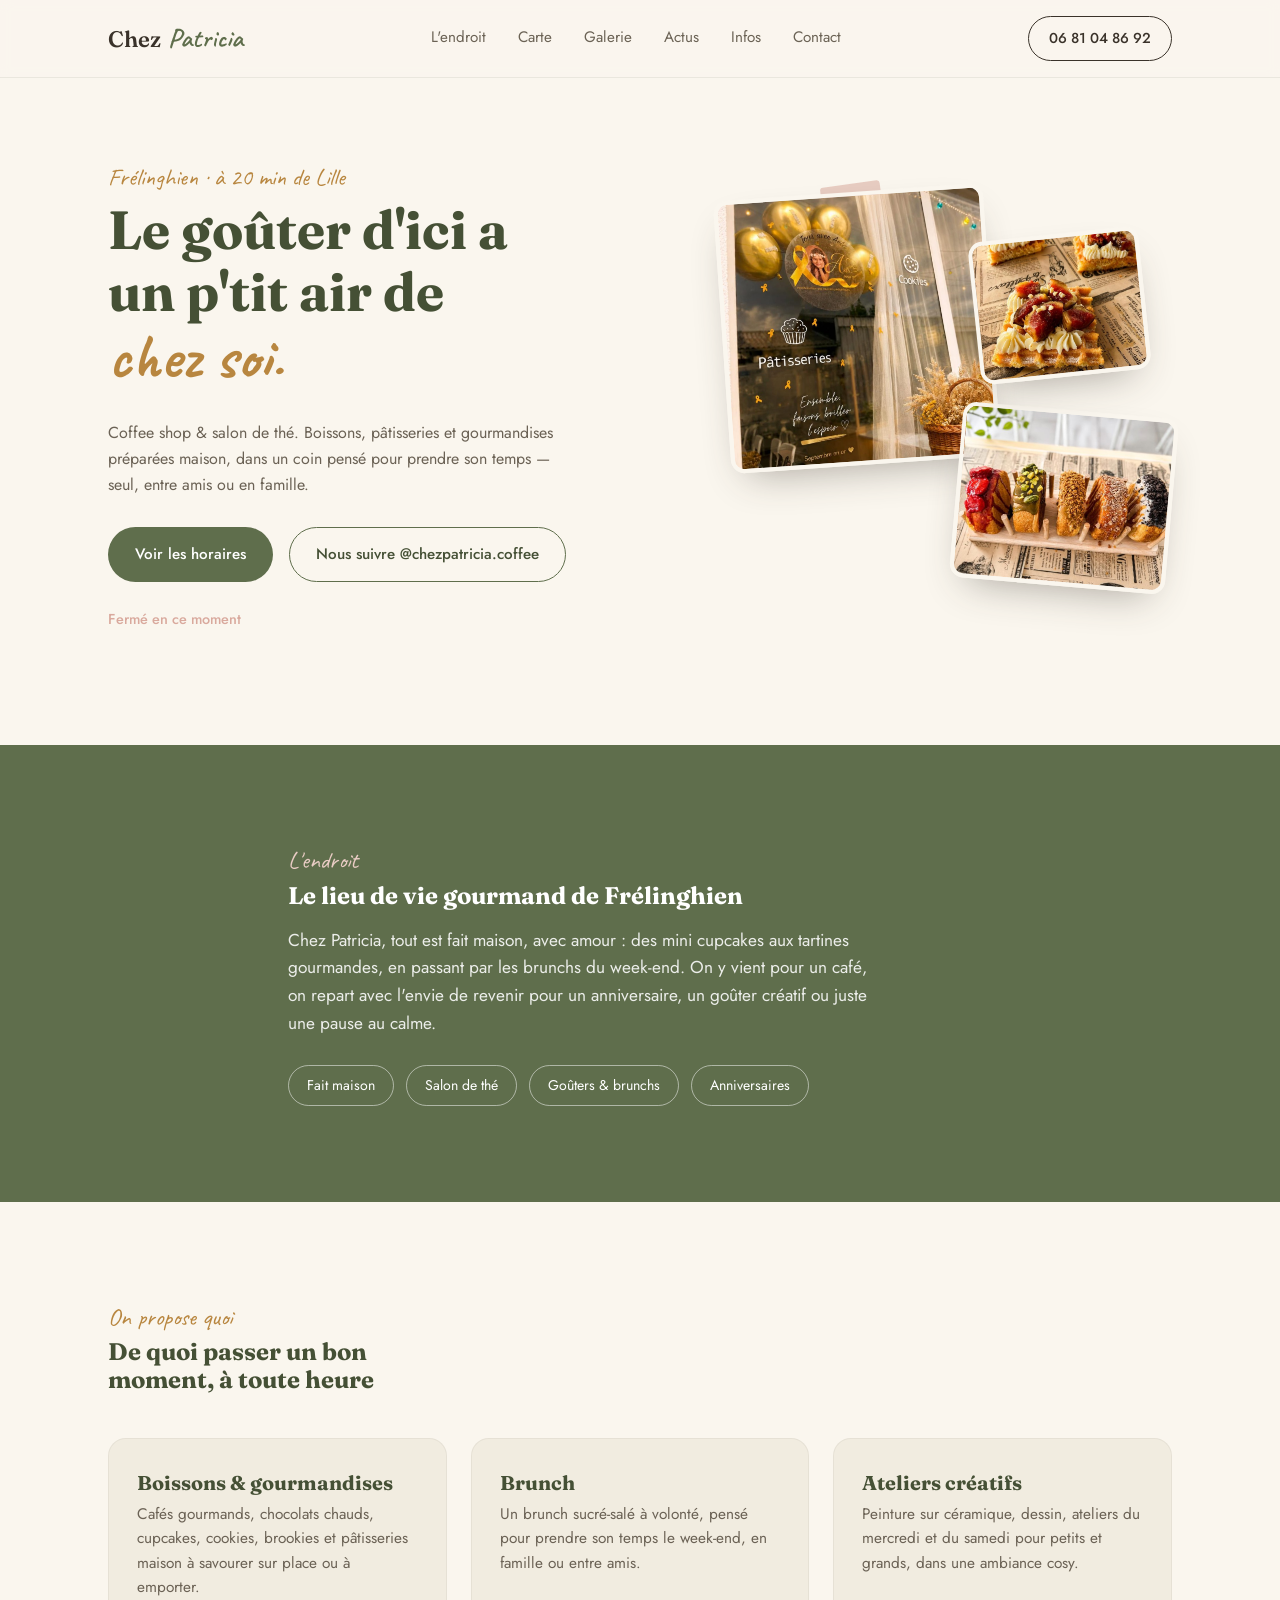
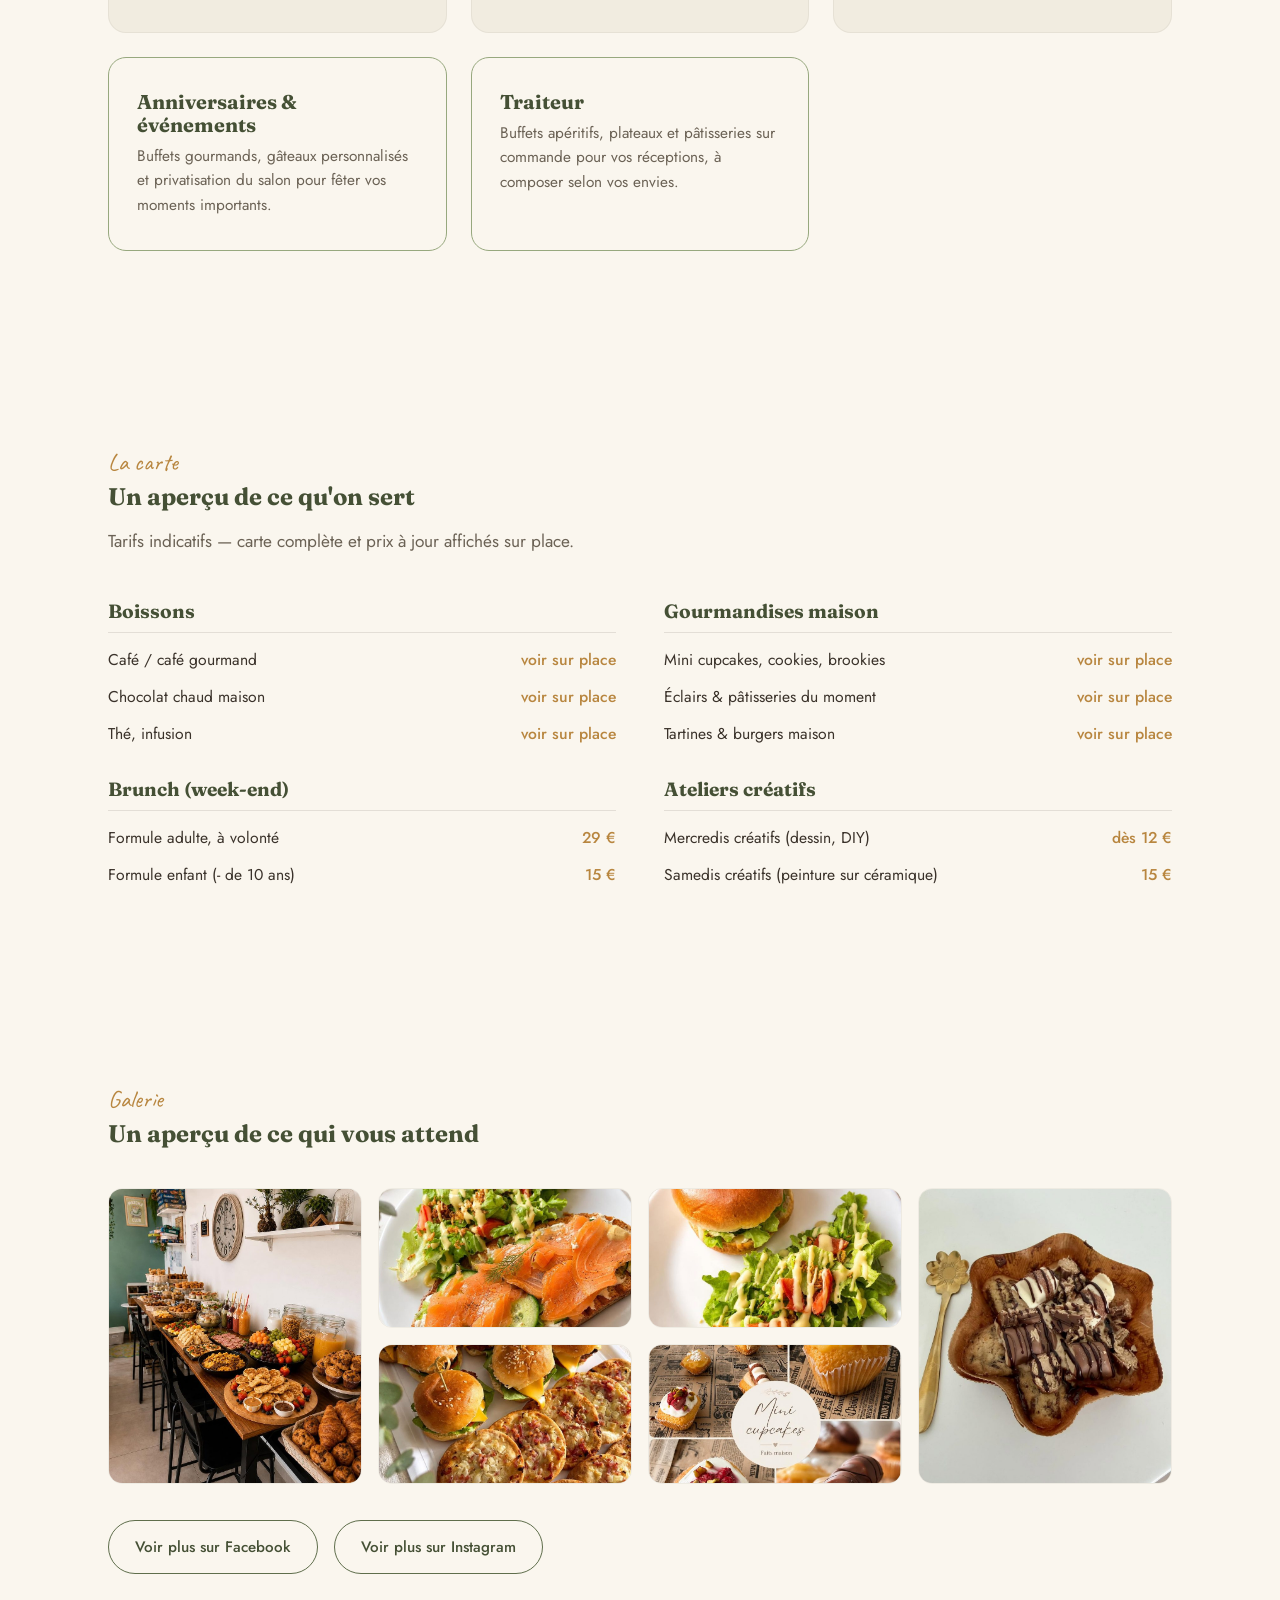
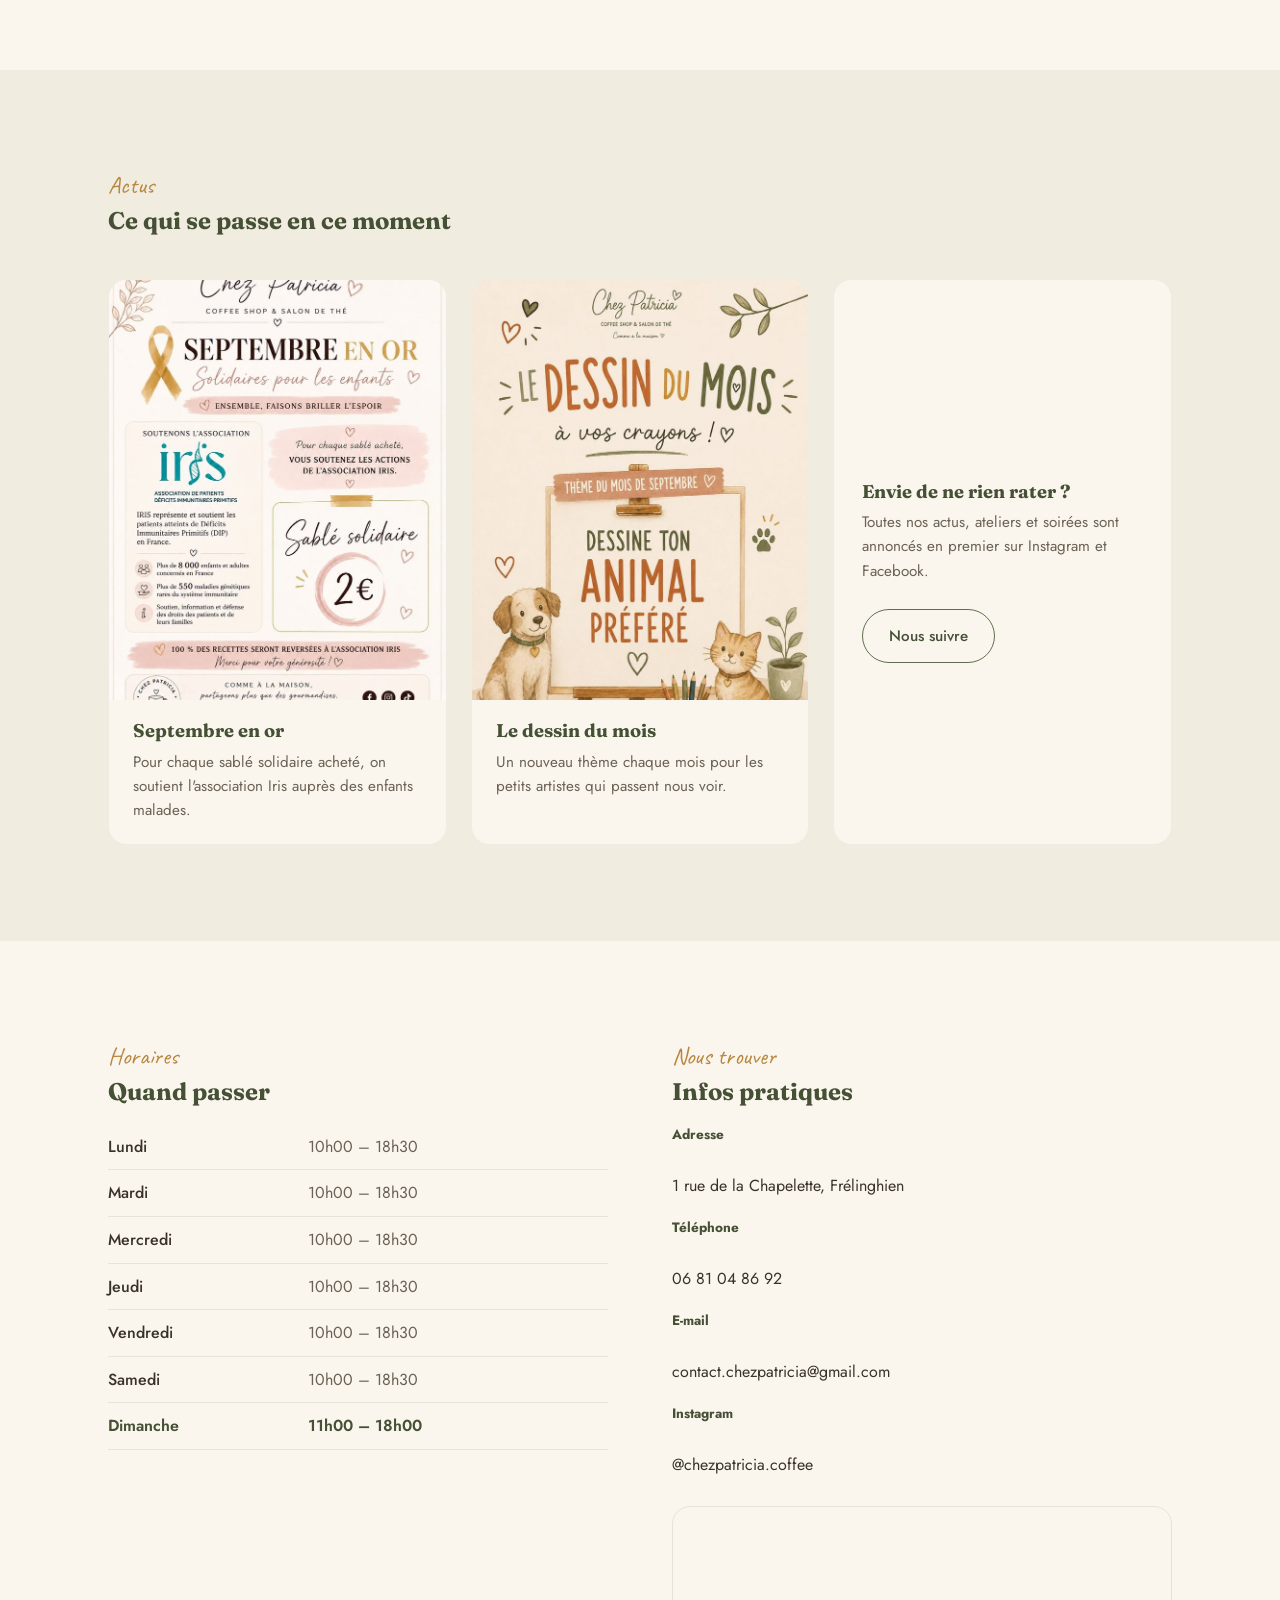
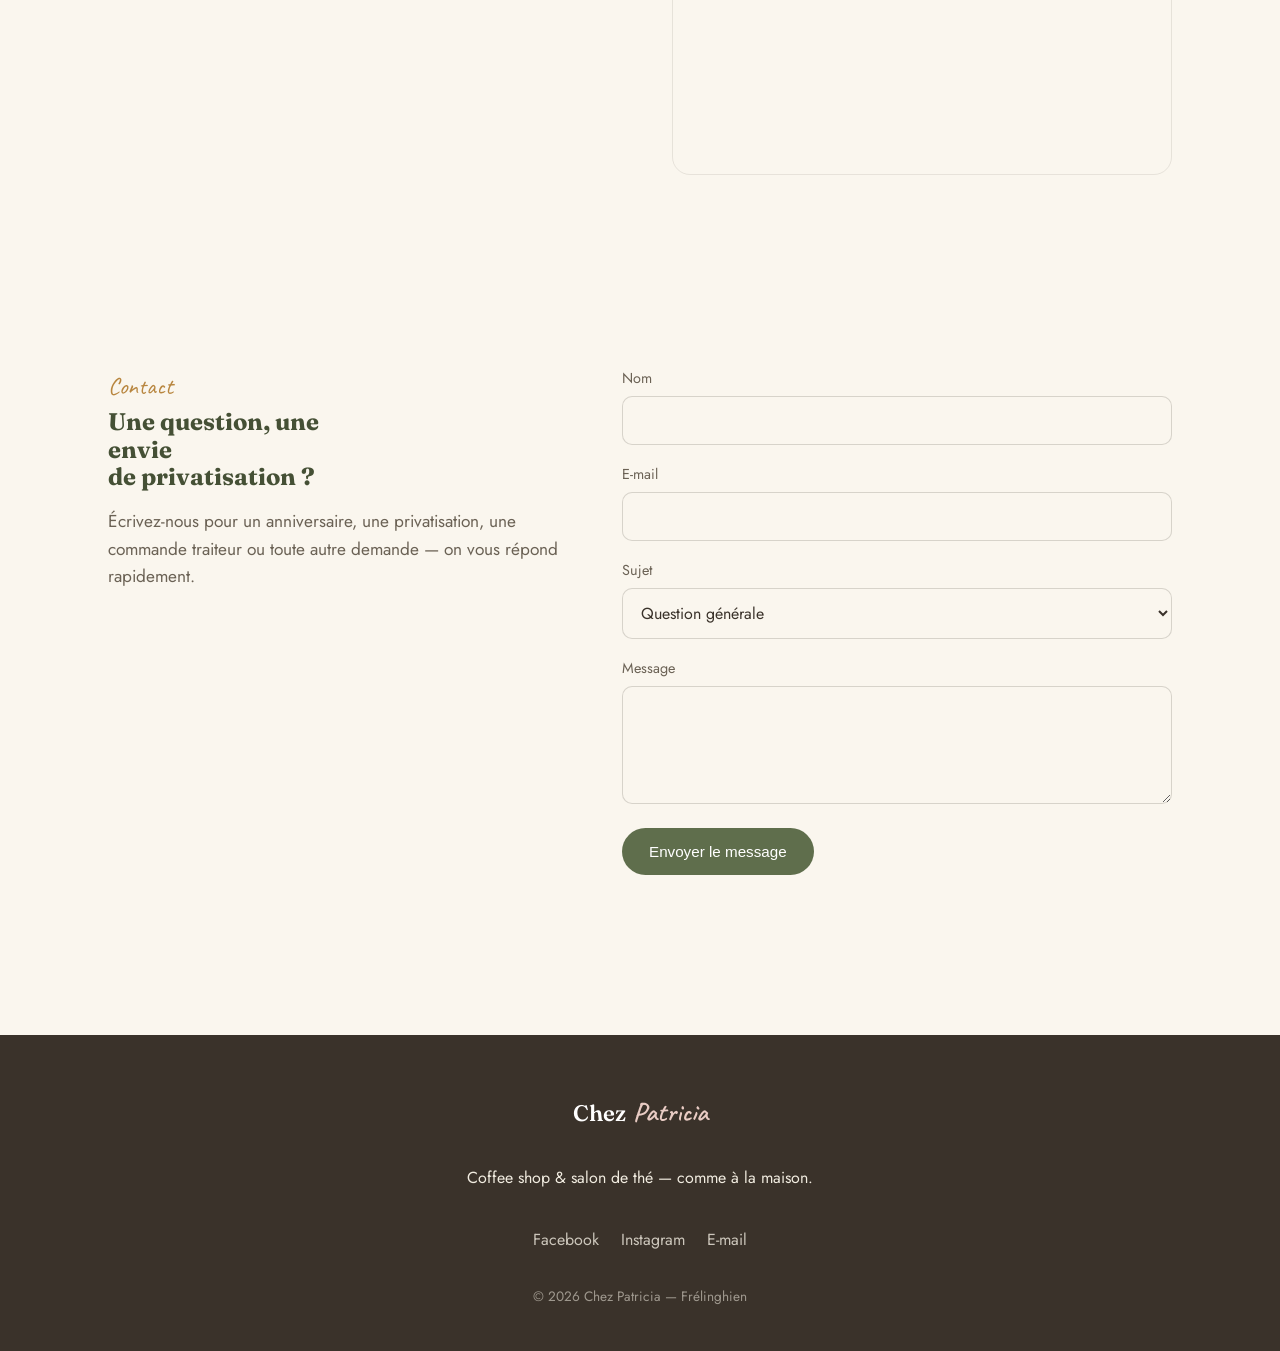
==== index.html @ ec7d6b38 "ajout carte/maps/actu/contact" ====
<!DOCTYPE html>
<html lang="fr">
<head>
<meta charset="UTF-8">
<meta name="viewport" content="width=device-width, initial-scale=1.0">
<title>Chez Patricia — Coffee shop &amp; salon de thé à Frélinghien</title>
<meta name="description" content="Chez Patricia, coffee shop et salon de thé à Frélinghien (près de Lille). Goûters, boissons et gourmandises maison, ateliers créatifs, brunch et privatisation.">
<link rel="preconnect" href="https://fonts.googleapis.com">
<link rel="preconnect" href="https://fonts.gstatic.com" crossorigin>
<link href="https://fonts.googleapis.com/css2?family=Caveat:wght@500;700&family=Fraunces:ital,opsz,wght@0,9..144,400;0,9..144,600;1,9..144,500&family=Jost:wght@300;400;500;600&display=swap" rel="stylesheet">
<link rel="stylesheet" href="style.css">
</head>
<body>

<header class="site-header" id="header">
  <div class="wrap header-inner">
    <a href="#top" class="logo">Chez <span>Patricia</span></a>

    <nav class="nav" id="nav">
      <a href="#propos">L'endroit</a>
      <a href="#carte">Carte</a>
      <a href="#galerie">Galerie</a>
      <a href="#actus">Actus</a>
      <a href="#infos">Infos</a>
      <a href="#contact">Contact</a>
    </nav>

    <a href="tel:0681048692" class="btn btn-ghost header-cta">06 81 04 86 92</a>

    <button class="burger" id="burger" aria-label="Ouvrir le menu" aria-expanded="false">
      <span></span><span></span><span></span>
    </button>
  </div>
</header>

<main id="top">

  <!-- HERO -->
  <section class="hero">
    <div class="wrap hero-inner">
      <div class="hero-text">
        <p class="eyebrow">Frélinghien · à 20 min de Lille</p>
        <h1>Le goûter d'ici a<br>un p'tit air de<br><em>chez soi.</em></h1>
        <p class="hero-lead">Coffee shop &amp; salon de thé. Boissons, pâtisseries et gourmandises préparées maison, dans un coin pensé pour prendre son temps — seul, entre amis ou en famille.</p>
        <div class="hero-actions">
          <a href="#infos" class="btn btn-primary">Voir les horaires</a>
          <a href="https://www.instagram.com/chezpatricia.coffee/" target="_blank" rel="noopener" class="btn btn-outline">Nous suivre @chezpatricia.coffee</a>
        </div>
        <p class="hero-status" id="hero-status">— vérification des horaires —</p>
      </div>

      <div class="hero-collage">
        <div class="ph ph-1"><img src="images/hero-vitrine.jpg" alt="Vitrine du salon Chez Patricia décorée"></div>
        <div class="ph ph-2"><img src="images/hero-eclairs.jpg" alt="Éclairs maison aux garnitures variées"></div>
        <div class="ph ph-3"><img src="images/hero-gaufres.jpg" alt="Gaufres garnies de chantilly et de figues"></div>
        <div class="tape tape-1"></div>
        <div class="tape tape-2"></div>
      </div>
    </div>
  </section>

  <!-- A PROPOS -->
  <section id="propos" class="section propos">
    <div class="wrap propos-inner">
      <p class="eyebrow">L'endroit</p>
      <h2>Le lieu de vie gourmand de Frélinghien</h2>
      <p class="lead">Chez Patricia, tout est fait maison, avec amour : des mini cupcakes aux tartines gourmandes, en passant par les brunchs du week-end. On y vient pour un café, on repart avec l'envie de revenir pour un anniversaire, un goûter créatif ou juste une pause au calme.</p>
      <div class="propos-tags">
        <span>Fait maison</span>
        <span>Salon de thé</span>
        <span>Goûters &amp; brunchs</span>
        <span>Anniversaires</span>
      </div>
    </div>
  </section>

  <!-- OFFRE -->
  <section id="offre" class="section offre">
    <div class="wrap">
      <p class="eyebrow">On propose quoi</p>
      <h2>De quoi passer un bon moment, à toute heure</h2>

      <div class="cards">
        <article class="card">
          <h3>Boissons &amp; gourmandises</h3>
          <p>Cafés gourmands, chocolats chauds, cupcakes, cookies, brookies et pâtisseries maison à savourer sur place ou à emporter.</p>
        </article>
        <article class="card">
          <h3>Brunch</h3>
          <p>Un brunch sucré-salé à volonté, pensé pour prendre son temps le week-end, en famille ou entre amis.</p>
        </article>
        <article class="card">
          <h3>Ateliers créatifs</h3>
          <p>Peinture sur céramique, dessin, ateliers du mercredi et du samedi pour petits et grands, dans une ambiance cosy.</p>
        </article>
        <article class="card">
          <h3>Anniversaires &amp; événements</h3>
          <p>Buffets gourmands, gâteaux personnalisés et privatisation du salon pour fêter vos moments importants.</p>
        </article>
        <article class="card">
          <h3>Traiteur</h3>
          <p>Buffets apéritifs, plateaux et pâtisseries sur commande pour vos réceptions, à composer selon vos envies.</p>
        </article>
      </div>
    </div>
  </section>

  <!-- CARTE / MENU -->
  <section id="carte" class="section carte">
    <div class="wrap">
      <p class="eyebrow">La carte</p>
      <h2>Un aperçu de ce qu'on sert</h2>
      <p class="lead small">Tarifs indicatifs — carte complète et prix à jour affichés sur place.</p>

      <div class="menu-grid">
        <div class="menu-cat">
          <h3>Boissons</h3>
          <ul>
            <li><span>Café / café gourmand</span><em>voir sur place</em></li>
            <li><span>Chocolat chaud maison</span><em>voir sur place</em></li>
            <li><span>Thé, infusion</span><em>voir sur place</em></li>
          </ul>
        </div>
        <div class="menu-cat">
          <h3>Gourmandises maison</h3>
          <ul>
            <li><span>Mini cupcakes, cookies, brookies</span><em>voir sur place</em></li>
            <li><span>Éclairs &amp; pâtisseries du moment</span><em>voir sur place</em></li>
            <li><span>Tartines &amp; burgers maison</span><em>voir sur place</em></li>
          </ul>
        </div>
        <div class="menu-cat">
          <h3>Brunch (week-end)</h3>
          <ul>
            <li><span>Formule adulte, à volonté</span><em>29 €</em></li>
            <li><span>Formule enfant (- de 10 ans)</span><em>15 €</em></li>
          </ul>
        </div>
        <div class="menu-cat">
          <h3>Ateliers créatifs</h3>
          <ul>
            <li><span>Mercredis créatifs (dessin, DIY)</span><em>dès 12 €</em></li>
            <li><span>Samedis créatifs (peinture sur céramique)</span><em>15 €</em></li>
          </ul>
        </div>
      </div>
    </div>
  </section>

  <!-- GALERIE -->
  <section id="galerie" class="section galerie">
    <div class="wrap">
      <p class="eyebrow">Galerie</p>
      <h2>Un aperçu de ce qui vous attend</h2>
      <div class="gallery-grid">
        <div class="g-item g-tall"><img src="images/galerie-brunch.jpg" alt="Buffet de brunch avec pancakes, viennoiseries et fruits"></div>
        <div class="g-item"><img src="images/galerie-tartine-saumon.jpg" alt="Tartine au saumon fumé et sa salade"></div>
        <div class="g-item"><img src="images/galerie-burger.jpg" alt="Burger maison accompagné d'une salade"></div>
        <div class="g-item g-tall"><img src="images/galerie-glace.jpg" alt="Coupe gourmande chocolat et biscuits"></div>
        <div class="g-item"><img src="images/galerie-buffet-apero.jpg" alt="Mini burgers et pizzas pour un buffet apéro"></div>
        <div class="g-item"><img src="images/galerie-mini-cupcakes.jpg" alt="Assortiment de mini cupcakes faits maison"></div>
      </div>

      <div class="gallery-actions">
        <a href="https://www.facebook.com/p/Chez-Patricia-61560653909491/" target="_blank" rel="noopener" class="btn btn-outline">Voir plus sur Facebook</a>
        <a href="https://www.instagram.com/chezpatricia.coffee/" target="_blank" rel="noopener" class="btn btn-outline">Voir plus sur Instagram</a>
      </div>
    </div>
  </section>

  <!-- INFOS / HORAIRES -->
  <section id="actus" class="section actus">
    <div class="wrap">
      <p class="eyebrow">Actus</p>
      <h2>Ce qui se passe en ce moment</h2>

      <div class="actus-grid">
        <article class="actu-card">
          <div class="actu-img"><img src="images/actu-septembre-en-or.jpg" alt="Opération Septembre en or, solidaire avec l'association Iris"></div>
          <h3>Septembre en or</h3>
          <p>Pour chaque sablé solidaire acheté, on soutient l'association Iris auprès des enfants malades.</p>
        </article>
        <article class="actu-card">
          <div class="actu-img"><img src="images/actu-dessin-du-mois.jpg" alt="Le dessin du mois, thème animal préféré"></div>
          <h3>Le dessin du mois</h3>
          <p>Un nouveau thème chaque mois pour les petits artistes qui passent nous voir.</p>
        </article>
        <article class="actu-card actu-card-text">
          <h3>Envie de ne rien rater ?</h3>
          <p>Toutes nos actus, ateliers et soirées sont annoncés en premier sur Instagram et Facebook.</p>
          <a href="https://www.instagram.com/chezpatricia.coffee/" target="_blank" rel="noopener" class="btn btn-outline">Nous suivre</a>
        </article>
      </div>
    </div>
  </section>

  <!-- INFOS / HORAIRES -->
  <section id="infos" class="section infos">
    <div class="wrap infos-inner">
      <div class="infos-col">
        <p class="eyebrow">Horaires</p>
        <h2>Quand passer</h2>
        <table class="horaires" id="horaires">
          <tbody>
            <tr data-day="1"><th>Lundi</th><td>10h00 – 18h30</td></tr>
            <tr data-day="2"><th>Mardi</th><td>10h00 – 18h30</td></tr>
            <tr data-day="3"><th>Mercredi</th><td>10h00 – 18h30</td></tr>
            <tr data-day="4"><th>Jeudi</th><td>10h00 – 18h30</td></tr>
            <tr data-day="5"><th>Vendredi</th><td>10h00 – 18h30</td></tr>
            <tr data-day="6"><th>Samedi</th><td>10h00 – 18h30</td></tr>
            <tr data-day="0"><th>Dimanche</th><td>11h00 – 18h00</td></tr>
          </tbody>
        </table>
      </div>

      <div class="infos-col">
        <p class="eyebrow">Nous trouver</p>
        <h2>Infos pratiques</h2>
        <ul class="contact-list">
          <li><strong>Adresse</strong><br>1 rue de la Chapelette, Frélinghien</li>
          <li><strong>Téléphone</strong><br><a href="tel:0681048692">06 81 04 86 92</a></li>
          <li><strong>E-mail</strong><br><a href="mailto:contact.chezpatricia@gmail.com">contact.chezpatricia@gmail.com</a></li>
          <li><strong>Instagram</strong><br><a href="https://www.instagram.com/chezpatricia.coffee/" target="_blank" rel="noopener">@chezpatricia.coffee</a></li>
        </ul>

        <div class="map-embed">
          <iframe
            src="https://www.google.com/maps?q=1+rue+de+la+Chapelette,+Fr%C3%A9linghien,+France&output=embed"
            width="100%" height="260" style="border:0;" loading="lazy"
            referrerpolicy="no-referrer-when-downgrade"
            title="Localisation Chez Patricia, Frélinghien"></iframe>
        </div>
      </div>
    </div>
  </section>

  <!-- CONTACT -->
  <section id="contact" class="section contact">
    <div class="wrap contact-inner">
      <div>
        <p class="eyebrow">Contact</p>
        <h2>Une question, une envie<br>de privatisation ?</h2>
        <p class="lead">Écrivez-nous pour un anniversaire, une privatisation, une commande traiteur ou toute autre demande — on vous répond rapidement.</p>
      </div>

      <form id="contact-form" class="contact-form">
        <label>
          Nom
          <input type="text" name="nom" required>
        </label>
        <label>
          E-mail
          <input type="email" name="email" required>
        </label>
        <label>
          Sujet
          <select name="sujet">
            <option>Question générale</option>
            <option>Anniversaire</option>
            <option>Privatisation</option>
            <option>Traiteur</option>
            <option>Ateliers créatifs</option>
          </select>
        </label>
        <label>
          Message
          <textarea name="message" rows="4" required></textarea>
        </label>
        <button type="submit" class="btn btn-primary">Envoyer le message</button>
        <p class="form-note" id="form-note"></p>
      </form>
    </div>
  </section>

</main>

<footer class="site-footer">
  <div class="wrap footer-inner">
    <a href="#top" class="logo logo-footer">Chez <span>Patricia</span></a>
    <p>Coffee shop &amp; salon de thé — comme à la maison.</p>
    <div class="footer-links">
      <a href="https://www.facebook.com/p/Chez-Patricia-61560653909491/" target="_blank" rel="noopener">Facebook</a>
      <a href="https://www.instagram.com/chezpatricia.coffee/" target="_blank" rel="noopener">Instagram</a>
      <a href="mailto:contact.chezpatricia@gmail.com">E-mail</a>
    </div>
    <p class="footer-copy">© <span id="year"></span> Chez Patricia — Frélinghien</p>
  </div>
</footer>

<script src="script.js"></script>
</body>
</html>
---- style.css ----
/* ---------- Tokens ---------- */
:root{
  --cream:#FAF6EE;
  --cream-2:#F1ECE0;
  --ink:#3A322A;
  --ink-soft:#6B6255;
  --sage:#5F6E4C;
  --sage-dark:#455035;
  --sage-light:#97A87E;
  --blush:#E9CCC4;
  --blush-dark:#D9A99D;
  --gold:#B8863F;

  --font-script:'Caveat', cursive;
  --font-display:'Fraunces', serif;
  --font-body:'Jost', sans-serif;

  --radius:18px;
  --wrap:1120px;
}

*,*::before,*::after{box-sizing:border-box;}
html{scroll-behavior:smooth;}
body{
  margin:0;
  background:var(--cream);
  color:var(--ink);
  font-family:var(--font-body);
  font-weight:400;
  line-height:1.6;
  -webkit-font-smoothing:antialiased;
}
img{max-width:100%;display:block;}
a{color:inherit;text-decoration:none;}
h1,h2,h3{font-family:var(--font-display);color:var(--sage-dark);margin:0 0 .5em;line-height:1.15;}
ul{margin:0;padding:0;list-style:none;}

.wrap{max-width:var(--wrap);margin:0 auto;padding:0 28px;}

.eyebrow{
  font-family:var(--font-script);
  font-size:1.5rem;
  color:var(--gold);
  margin:0 0 .1em;
}

.lead{max-width:60ch;color:var(--ink-soft);font-size:1.08rem;}
.lead.small{max-width:50ch;}

section.section{padding:96px 0;}

/* ---------- Buttons ---------- */
.btn{
  display:inline-block;
  padding:14px 26px;
  border-radius:100px;
  font-weight:500;
  font-size:.95rem;
  border:1px solid transparent;
  transition:transform .15s ease, background .2s ease, color .2s ease, border-color .2s ease;
}
.btn:hover{transform:translateY(-2px);}
.btn-primary{background:var(--sage);color:#fff;}
.btn-primary:hover{background:var(--sage-dark);}
.btn-outline{border-color:var(--sage);color:var(--sage-dark);}
.btn-outline:hover{background:var(--sage);color:#fff;}
.btn-ghost{border-color:var(--ink);color:var(--ink);padding:10px 20px;font-size:.9rem;}
.btn-ghost:hover{background:var(--ink);color:var(--cream);}

/* ---------- Header ---------- */
.site-header{
  position:sticky;top:0;z-index:50;
  background:rgba(250,246,238,.9);
  backdrop-filter:blur(6px);
  border-bottom:1px solid rgba(58,50,42,.08);
}
.header-inner{
  display:flex;align-items:center;justify-content:space-between;
  padding:16px 28px;
}
.logo{font-family:var(--font-display);font-size:1.4rem;font-weight:600;color:var(--ink);white-space:nowrap;}
.logo span{font-family:var(--font-script);font-size:1.7rem;color:var(--sage);margin-left:2px;}
.nav{display:flex;gap:32px;margin:0 24px;flex:1;justify-content:center;}
.nav a{font-size:.95rem;color:var(--ink-soft);border-bottom:1px solid transparent;padding-bottom:2px;}
.nav a:hover{color:var(--sage-dark);border-color:var(--sage-dark);}
.header-cta{flex-shrink:0;}

.burger{
  display:none;
  flex-direction:column;justify-content:center;gap:5px;
  width:38px;height:38px;border:none;background:none;cursor:pointer;
}
.burger span{display:block;height:2px;background:var(--ink);border-radius:2px;transition:.25s;}
.burger[aria-expanded="true"] span:nth-child(1){transform:translateY(7px) rotate(45deg);}
.burger[aria-expanded="true"] span:nth-child(2){opacity:0;}
.burger[aria-expanded="true"] span:nth-child(3){transform:translateY(-7px) rotate(-45deg);}

/* ---------- Hero ---------- */
.hero{padding:80px 0 100px;overflow:hidden;}
.hero-inner{
  display:grid;grid-template-columns:1.1fr .9fr;gap:64px;align-items:center;
}
.hero-text h1{font-size:clamp(2.4rem,4.2vw,3.6rem);}
.hero-text h1 em{
  font-family:var(--font-script);
  font-style:normal;
  color:var(--gold);
  font-size:1.15em;
}
.hero-lead{margin:22px 0 30px;color:var(--ink-soft);max-width:46ch;}
.hero-actions{display:flex;flex-wrap:wrap;gap:16px;}
.hero-status{
  margin-top:26px;font-size:.9rem;color:var(--sage-dark);
  font-weight:500;
}
.hero-status.closed{color:var(--blush-dark);}

.hero-collage{position:relative;height:420px;}
.ph{
  position:absolute;border-radius:14px;
  overflow:hidden;
  border:4px solid var(--cream);
  box-shadow:0 18px 40px -18px rgba(58,50,42,.45);
}
.ph img{width:100%;height:100%;object-fit:cover;display:block;}
.ph-1{width:60%;height:65%;top:0;left:0;transform:rotate(-4deg);z-index:1;}
.ph-2{width:48%;height:42%;bottom:6%;right:0;transform:rotate(5deg);z-index:2;}
.ph-3{width:38%;height:34%;top:10%;right:6%;transform:rotate(-6deg);z-index:3;}
.tape{position:absolute;width:60px;height:22px;background:rgba(217,169,157,.55);border-radius:3px;}
.tape-1{top:-8px;left:22%;transform:rotate(-8deg);}
.tape-2{bottom:14%;right:14%;transform:rotate(10deg);}

/* ---------- Propos ---------- */
.propos{background:var(--sage);color:#fff;}
.propos h2{color:#fff;}
.propos .eyebrow{color:var(--blush);}
.propos .lead{color:rgba(255,255,255,.88);}
.propos-inner{max-width:760px;}
.propos-tags{display:flex;flex-wrap:wrap;gap:12px;margin-top:28px;}
.propos-tags span{
  border:1px solid rgba(255,255,255,.5);
  border-radius:100px;padding:8px 18px;font-size:.88rem;
}

/* ---------- Offre ---------- */
.offre h2{max-width:20ch;}
.cards{
  display:grid;grid-template-columns:repeat(3,1fr);gap:24px;margin-top:44px;
}
.card{
  background:var(--cream-2);
  border-radius:var(--radius);
  padding:32px 28px;
  border:1px solid rgba(58,50,42,.06);
}
.card h3{font-size:1.25rem;margin-bottom:.4em;}
.card p{color:var(--ink-soft);font-size:.96rem;margin:0;}
.card:nth-child(4),.card:nth-child(5){background:transparent;border:1px solid var(--sage-light);}

/* ---------- Galerie ---------- */
.galerie h2{max-width:22ch;}
.gallery-grid{
  display:grid;grid-template-columns:repeat(4,1fr);grid-auto-rows:140px;gap:16px;
  margin:40px 0 36px;
}
.gallery-actions{display:flex;flex-wrap:wrap;gap:16px;}
.g-item{
  border-radius:14px;
  overflow:hidden;
  border:1px solid rgba(58,50,42,.06);
}
.g-item img{width:100%;height:100%;object-fit:cover;display:block;transition:transform .4s ease;}
.g-item:hover img{transform:scale(1.05);}
.g-tall{grid-row:span 2;}

/* ---------- Infos ---------- */
.infos-inner{
  display:grid;grid-template-columns:1fr 1fr;gap:64px;
}
.horaires{width:100%;border-collapse:collapse;margin-top:18px;}
.horaires tr{border-bottom:1px solid rgba(58,50,42,.1);}
.horaires th,.horaires td{padding:10px 0;text-align:left;font-weight:400;}
.horaires th{color:var(--ink);font-weight:500;width:40%;}
.horaires td{color:var(--ink-soft);}
.horaires tr.today{color:var(--sage-dark);}
.horaires tr.today th, .horaires tr.today td{color:var(--sage-dark);font-weight:600;}

.contact-list{margin-top:18px;display:flex;flex-direction:column;gap:18px;}
.contact-list strong{display:block;color:var(--sage-dark);font-size:.85rem;margin-bottom:2px;}
.contact-list a:hover{color:var(--sage-dark);}

/* ---------- Carte / Menu ---------- */
.carte h2{max-width:20ch;}
.menu-grid{
  display:grid;grid-template-columns:repeat(2,1fr);gap:32px 48px;margin-top:44px;
}
.menu-cat h3{
  font-size:1.2rem;margin-bottom:14px;
  padding-bottom:10px;border-bottom:1px solid rgba(58,50,42,.12);
}
.menu-cat ul{display:flex;flex-direction:column;gap:12px;}
.menu-cat li{
  display:flex;justify-content:space-between;align-items:baseline;gap:16px;
  font-size:.98rem;
}
.menu-cat li span{color:var(--ink);}
.menu-cat li em{
  font-style:normal;color:var(--gold);font-weight:500;white-space:nowrap;
}

/* ---------- Actus ---------- */
.actus{background:var(--cream-2);}
.actus-grid{
  display:grid;grid-template-columns:repeat(3,1fr);gap:24px;margin-top:44px;
}
.actu-card{
  background:var(--cream);
  border-radius:var(--radius);
  overflow:hidden;
  border:1px solid rgba(58,50,42,.06);
  display:flex;flex-direction:column;
}
.actu-img{aspect-ratio:4/5;overflow:hidden;}
.actu-img img{width:100%;height:100%;object-fit:cover;display:block;}
.actu-card h3{font-size:1.15rem;margin:20px 24px 8px;}
.actu-card p{color:var(--ink-soft);font-size:.95rem;margin:0 24px 22px;}
.actu-card-text{justify-content:center;padding:32px 4px;}
.actu-card-text .btn{margin:4px 24px 0;align-self:flex-start;}

/* ---------- Map ---------- */
.map-embed{
  margin-top:28px;border-radius:var(--radius);overflow:hidden;
  border:1px solid rgba(58,50,42,.1);
}

/* ---------- Contact ---------- */
.contact-inner{
  display:grid;grid-template-columns:.9fr 1.1fr;gap:64px;align-items:start;
}
.contact h2{max-width:14ch;}
.contact-form{display:flex;flex-direction:column;gap:18px;}
.contact-form label{
  display:flex;flex-direction:column;gap:6px;
  font-size:.9rem;color:var(--ink-soft);
}
.contact-form input,
.contact-form select,
.contact-form textarea{
  font-family:var(--font-body);font-size:1rem;color:var(--ink);
  padding:12px 14px;border-radius:10px;
  border:1px solid rgba(58,50,42,.18);background:var(--cream);
  resize:vertical;
}
.contact-form input:focus,
.contact-form select:focus,
.contact-form textarea:focus{
  outline:2px solid var(--sage);outline-offset:1px;
}
.contact-form button{align-self:flex-start;margin-top:6px;}
.form-note{font-size:.9rem;color:var(--sage-dark);min-height:1.2em;}

/* ---------- Footer ---------- */
.site-footer{background:var(--ink);color:var(--cream-2);padding:56px 0 30px;text-align:center;}
.logo-footer{color:#fff;justify-content:center;}
.logo-footer span{color:var(--blush);}
.footer-inner{display:flex;flex-direction:column;align-items:center;gap:14px;}
.footer-links{display:flex;gap:22px;margin-top:6px;}
.footer-links a{color:var(--cream-2);opacity:.8;}
.footer-links a:hover{opacity:1;}
.footer-copy{opacity:.55;font-size:.85rem;margin-top:20px;}

/* ---------- Responsive ---------- */
@media (max-width: 900px){
  .nav{display:none;}
  .header-cta{display:none;}
  .burger{display:flex;}
  .hero-inner{grid-template-columns:1fr;}
  .hero-collage{height:320px;margin-top:20px;}
  .cards{grid-template-columns:1fr 1fr;}
  .infos-inner{grid-template-columns:1fr;gap:48px;}
  .gallery-grid{grid-template-columns:repeat(2,1fr);}
  .menu-grid{grid-template-columns:1fr;gap:36px;}
  .actus-grid{grid-template-columns:1fr;}
  .contact-inner{grid-template-columns:1fr;gap:36px;}
}

@media (max-width: 560px){
  section.section{padding:72px 0;}
  .cards{grid-template-columns:1fr;}
  .hero-actions{flex-direction:column;align-items:flex-start;}

  .nav.open{
    display:flex;flex-direction:column;gap:0;
    position:absolute;top:100%;left:0;right:0;
    background:var(--cream);border-bottom:1px solid rgba(58,50,42,.08);
    padding:8px 28px 20px;
  }
  .nav.open a{padding:12px 0;border-bottom:1px solid rgba(58,50,42,.08);}
}

@media (prefers-reduced-motion: reduce){
  html{scroll-behavior:auto;}
  .btn{transition:none;}
}
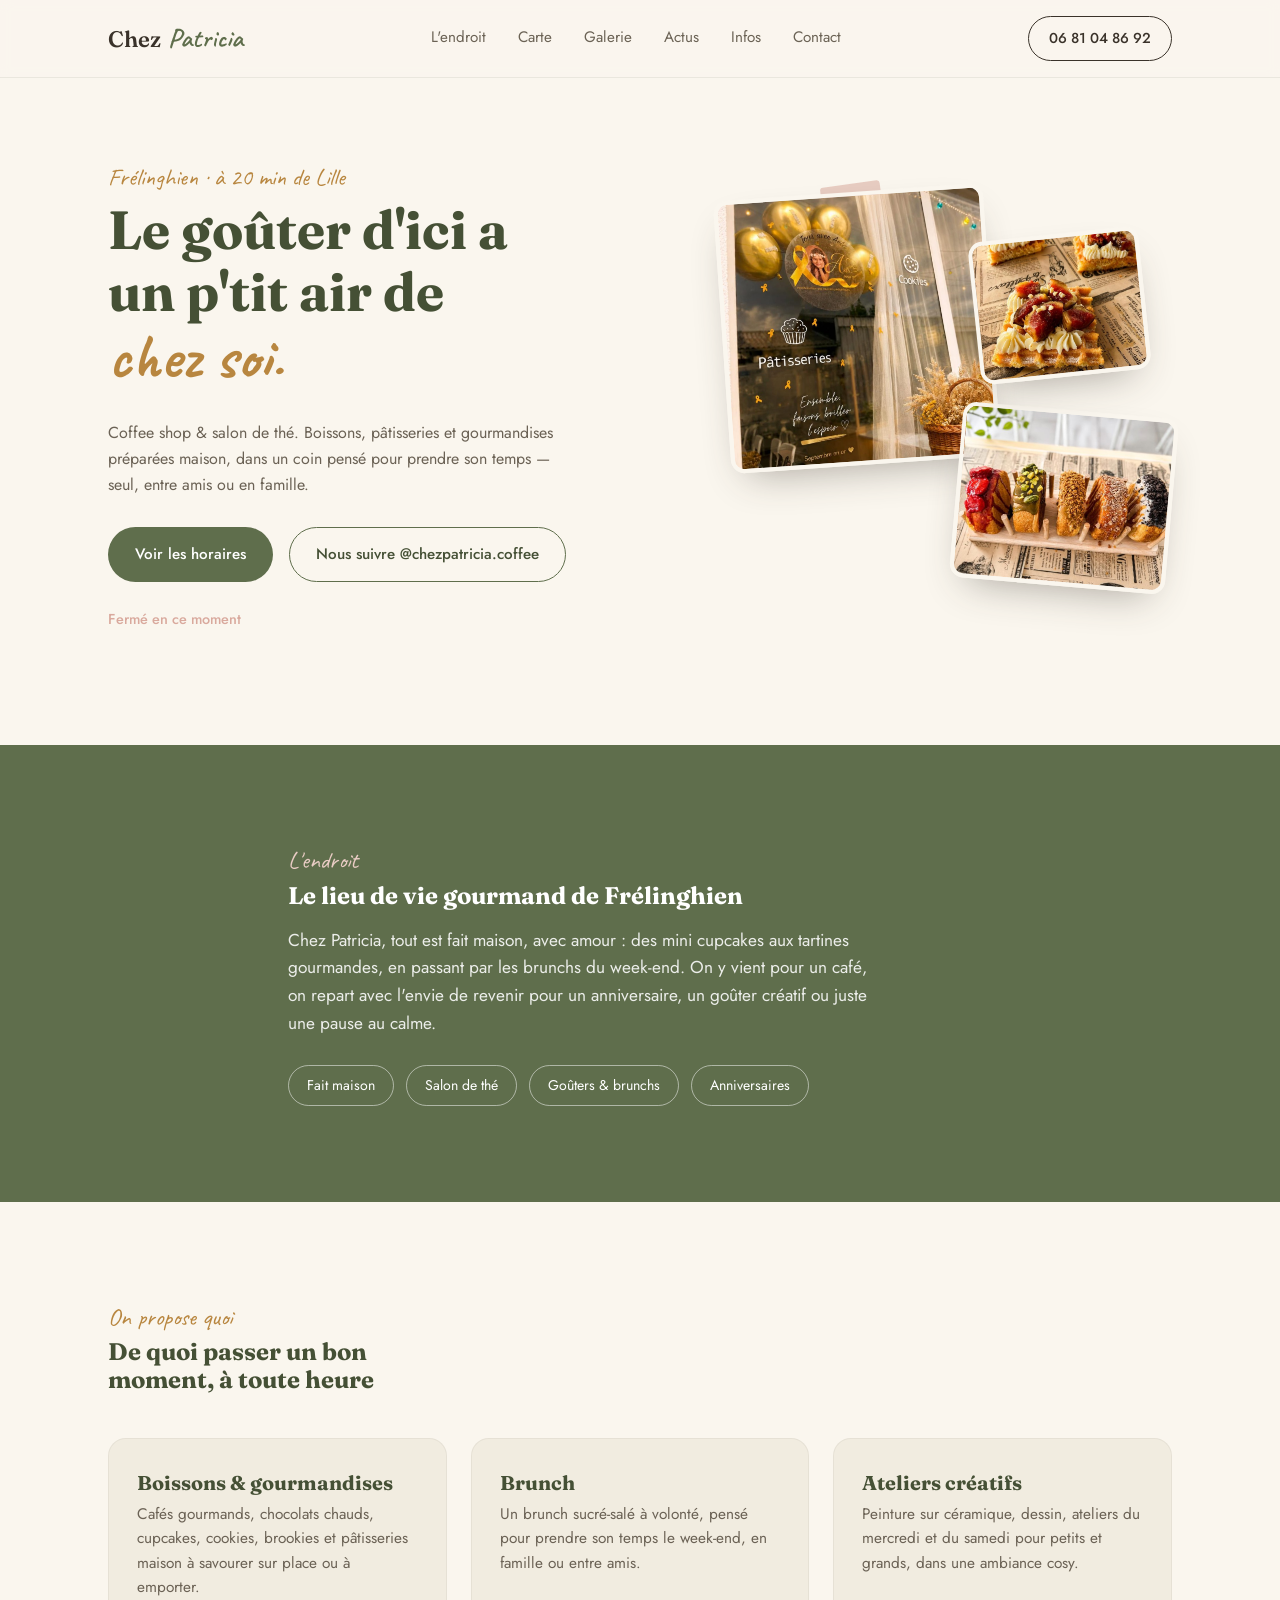
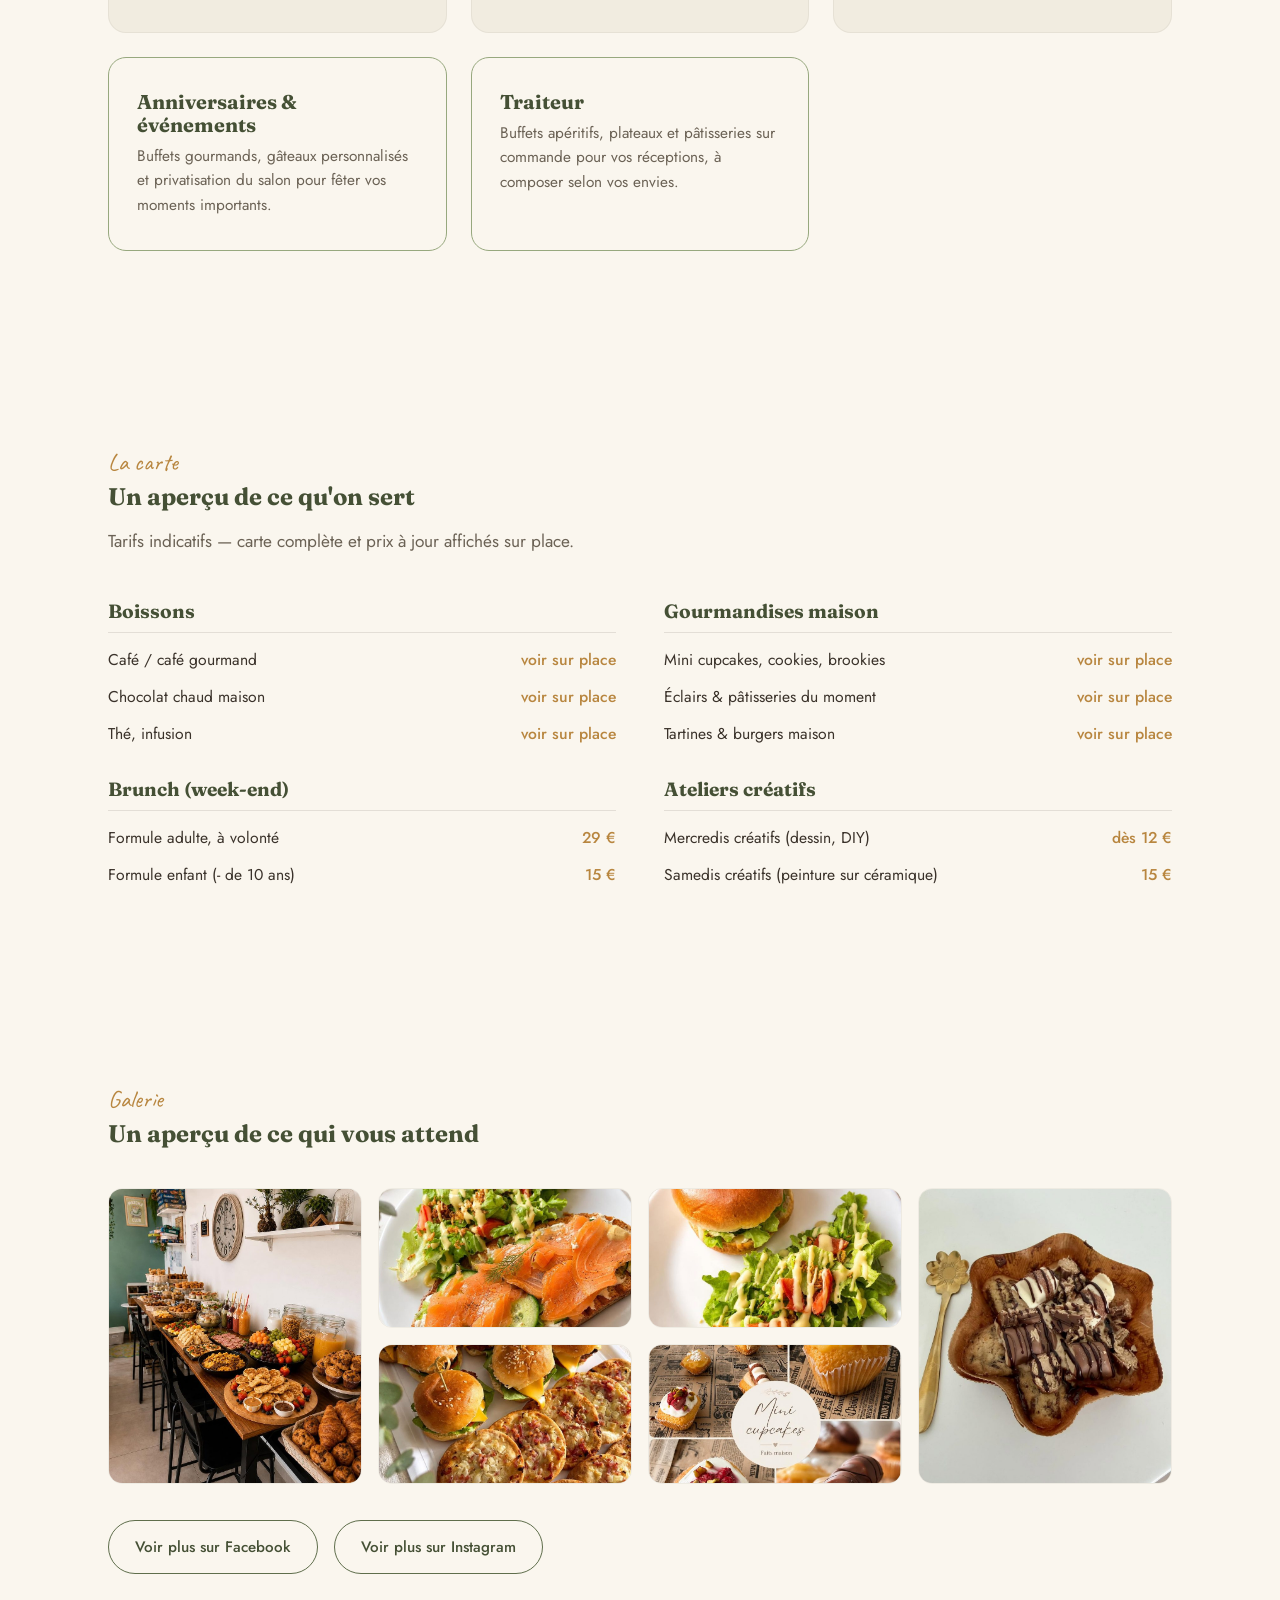
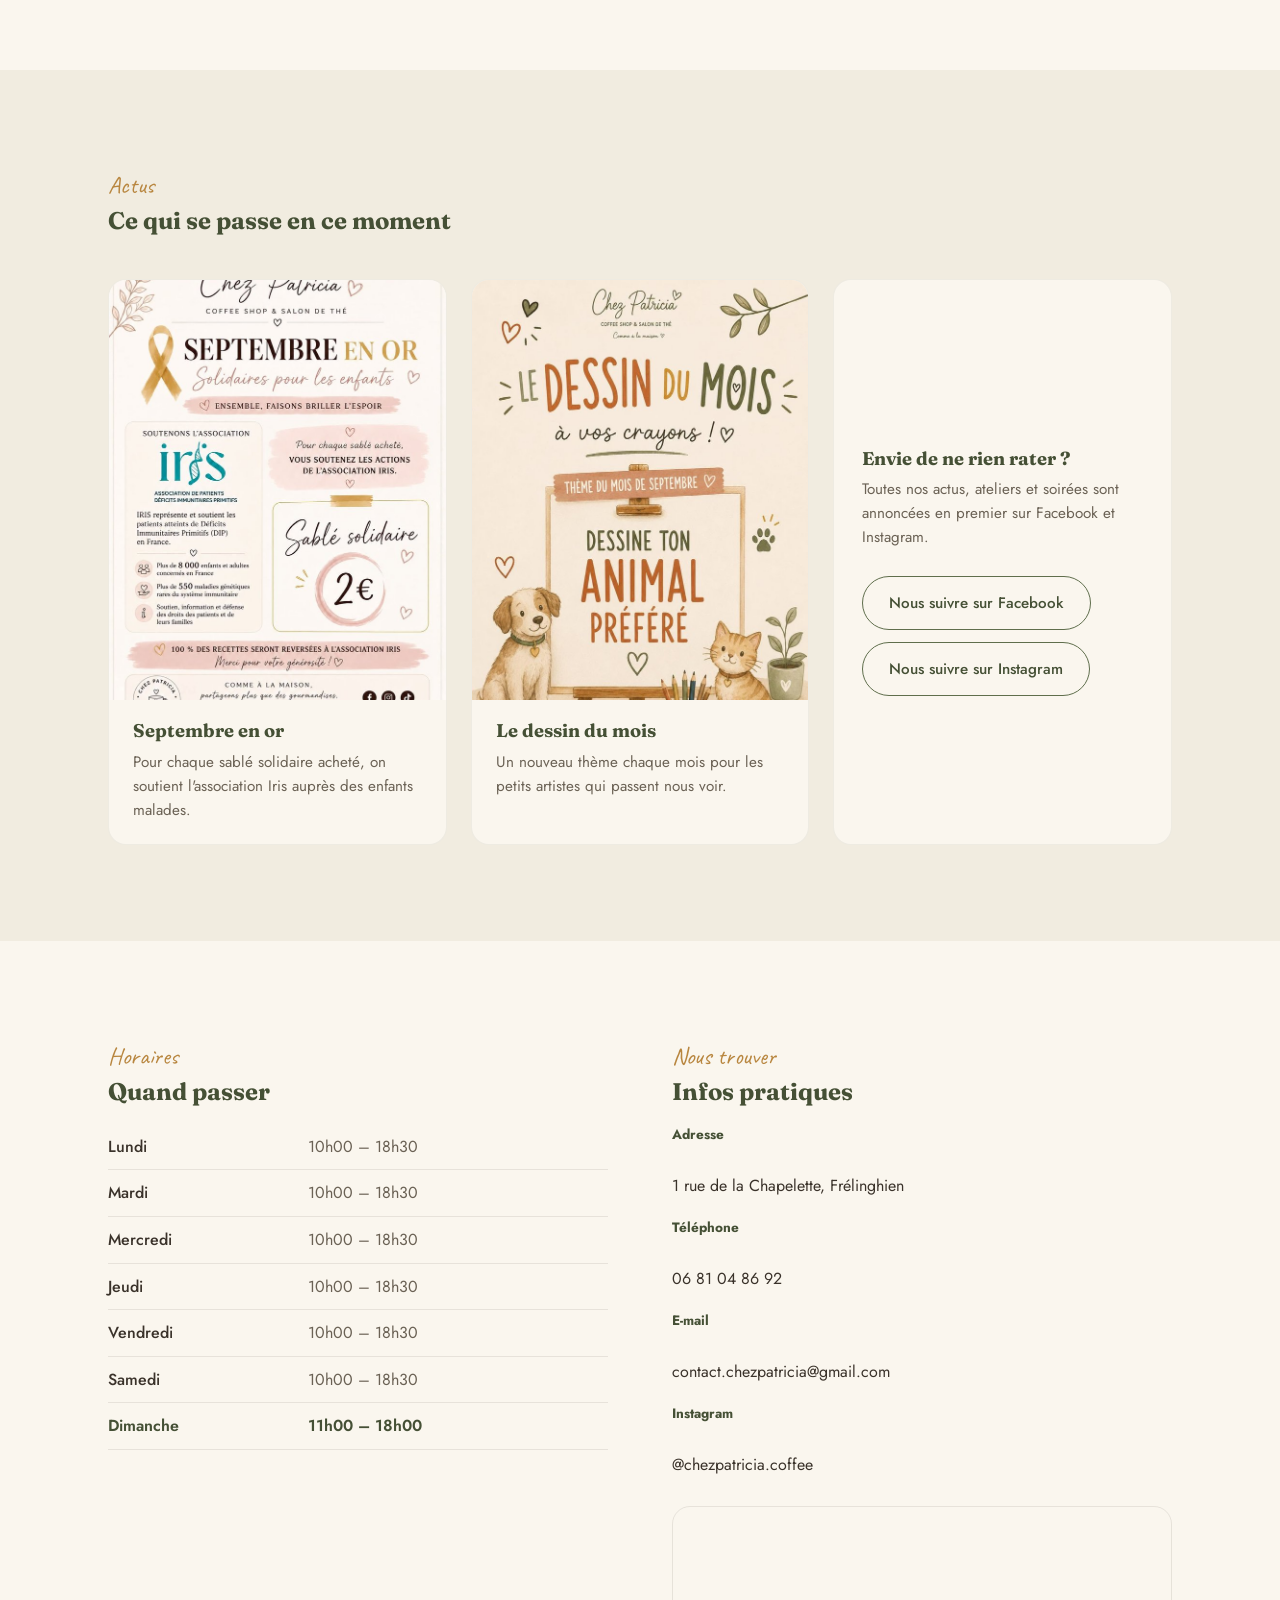
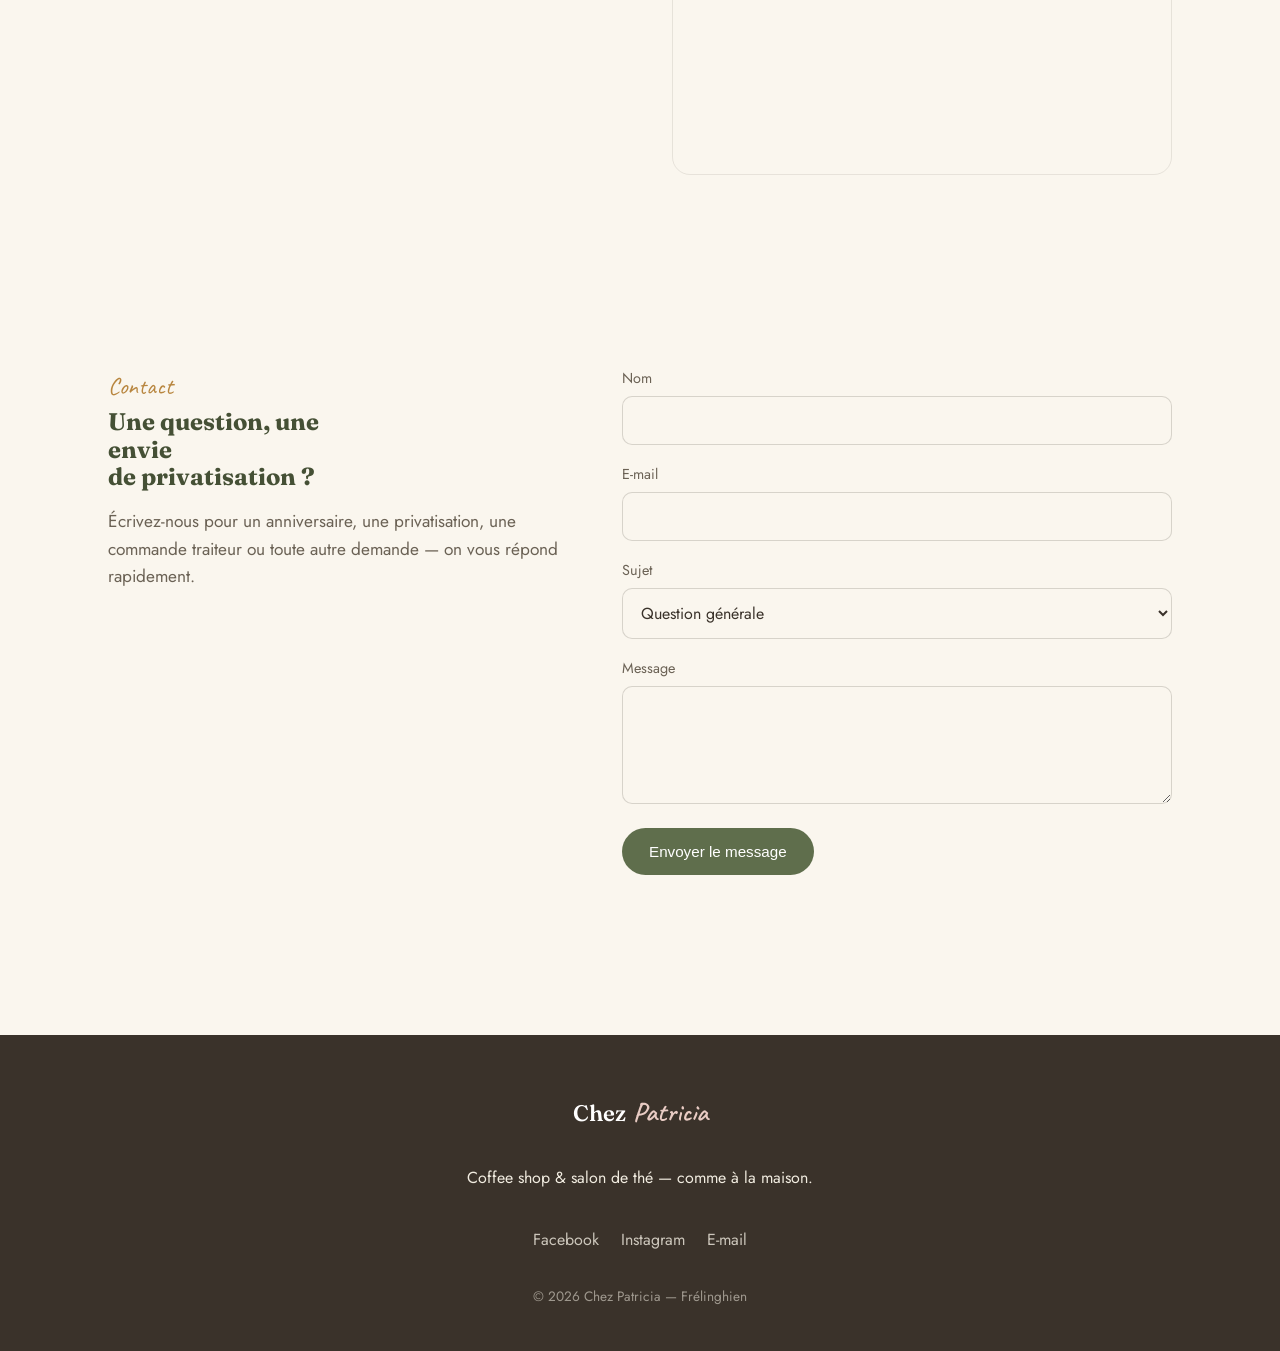
==== commit 5fa1afd3: "changement actu" ====
--- a/index.html
+++ b/index.html
@@ -187,8 +187,11 @@
         </article>
         <article class="actu-card actu-card-text">
           <h3>Envie de ne rien rater ?</h3>
-          <p>Toutes nos actus, ateliers et soirées sont annoncés en premier sur Instagram et Facebook.</p>
-          <a href="https://www.instagram.com/chezpatricia.coffee/" target="_blank" rel="noopener" class="btn btn-outline">Nous suivre</a>
+          <p>Toutes nos actus, ateliers et soirées sont annoncées en premier sur Facebook et Instagram.</p>
+          <div class="actu-card-actions">
+            <a href="https://www.facebook.com/p/Chez-Patricia-61560653909491/" target="_blank" rel="noopener" class="btn btn-outline">Nous suivre sur Facebook</a>
+            <a href="https://www.instagram.com/chezpatricia.coffee/" target="_blank" rel="noopener" class="btn btn-outline">Nous suivre sur Instagram</a>
+          </div>
         </article>
       </div>
     </div>
--- a/style.css
+++ b/style.css
@@ -225,7 +225,7 @@
 .actu-card h3{font-size:1.15rem;margin:20px 24px 8px;}
 .actu-card p{color:var(--ink-soft);font-size:.95rem;margin:0 24px 22px;}
 .actu-card-text{justify-content:center;padding:32px 4px;}
-.actu-card-text .btn{margin:4px 24px 0;align-self:flex-start;}
+.actu-card-actions{display:flex;flex-direction:column;gap:12px;margin:4px 24px 0;align-items:flex-start;}
 
 /* ---------- Map ---------- */
 .map-embed{
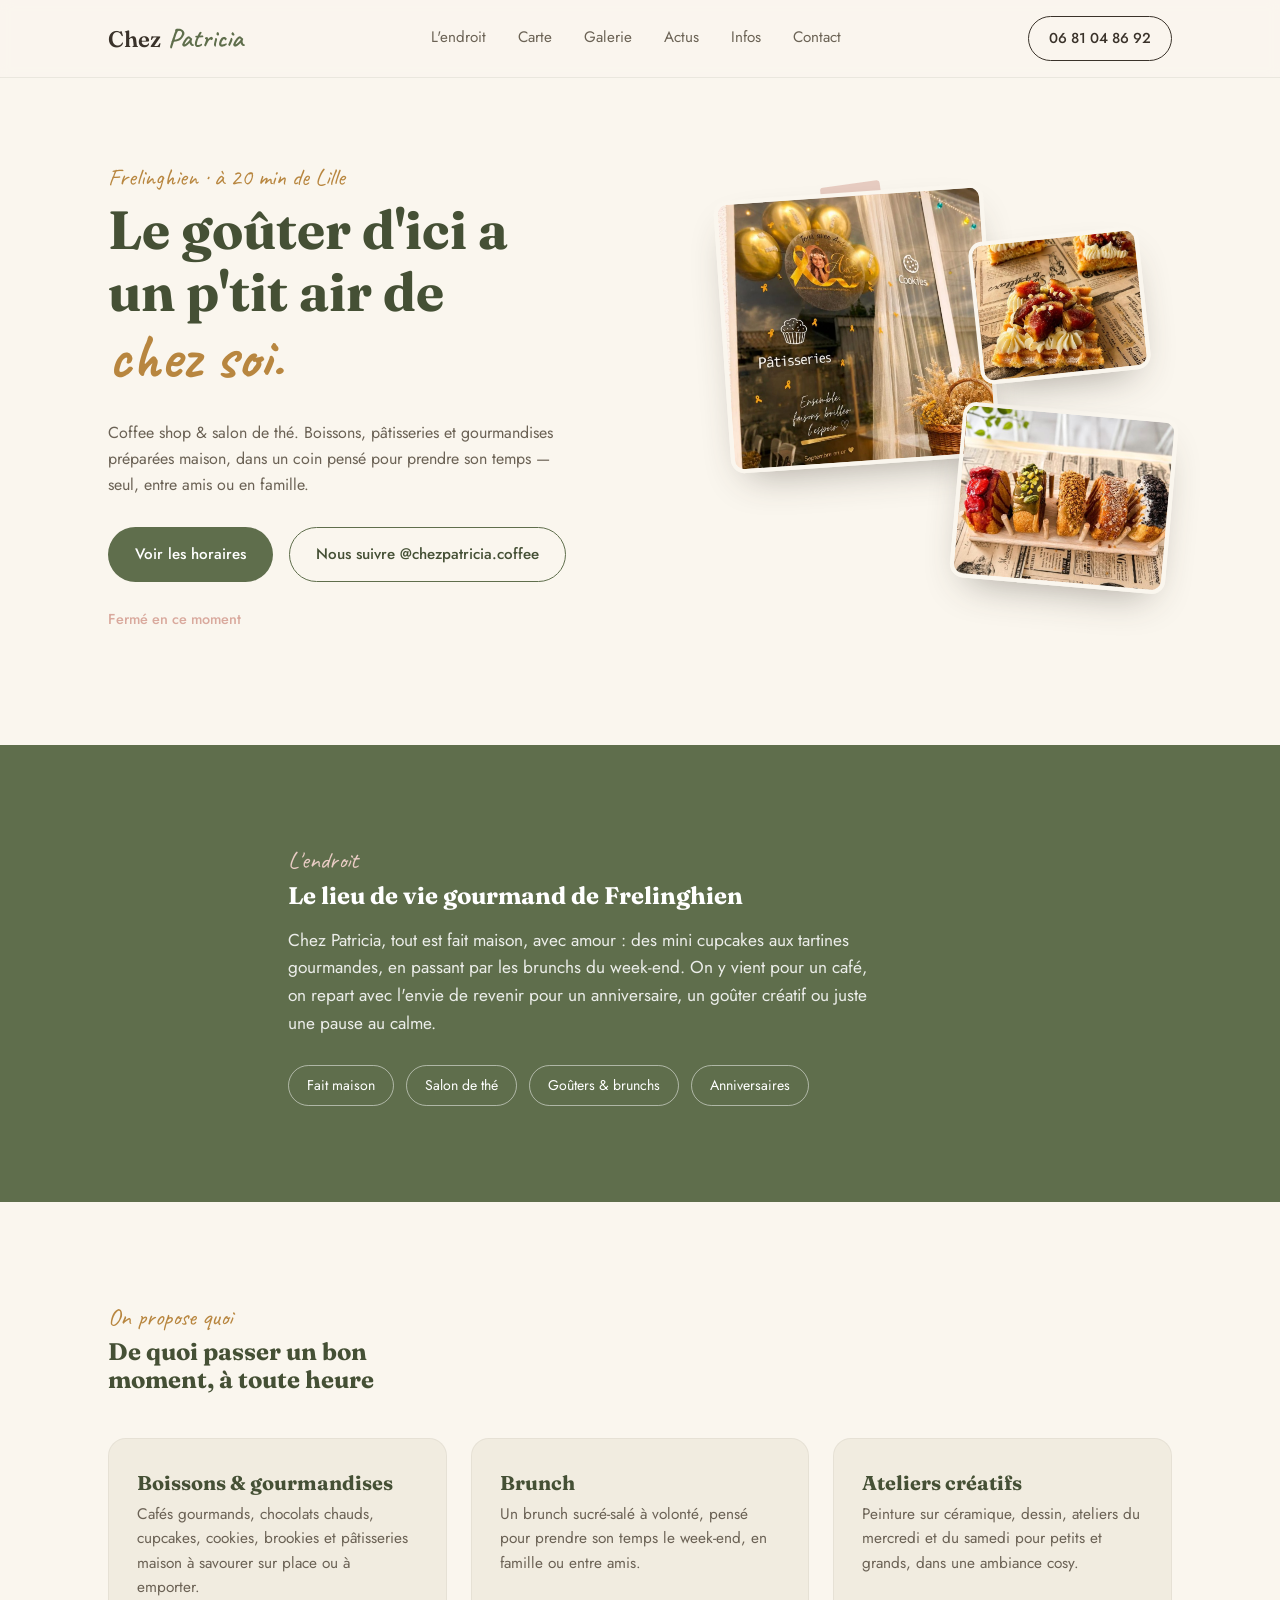
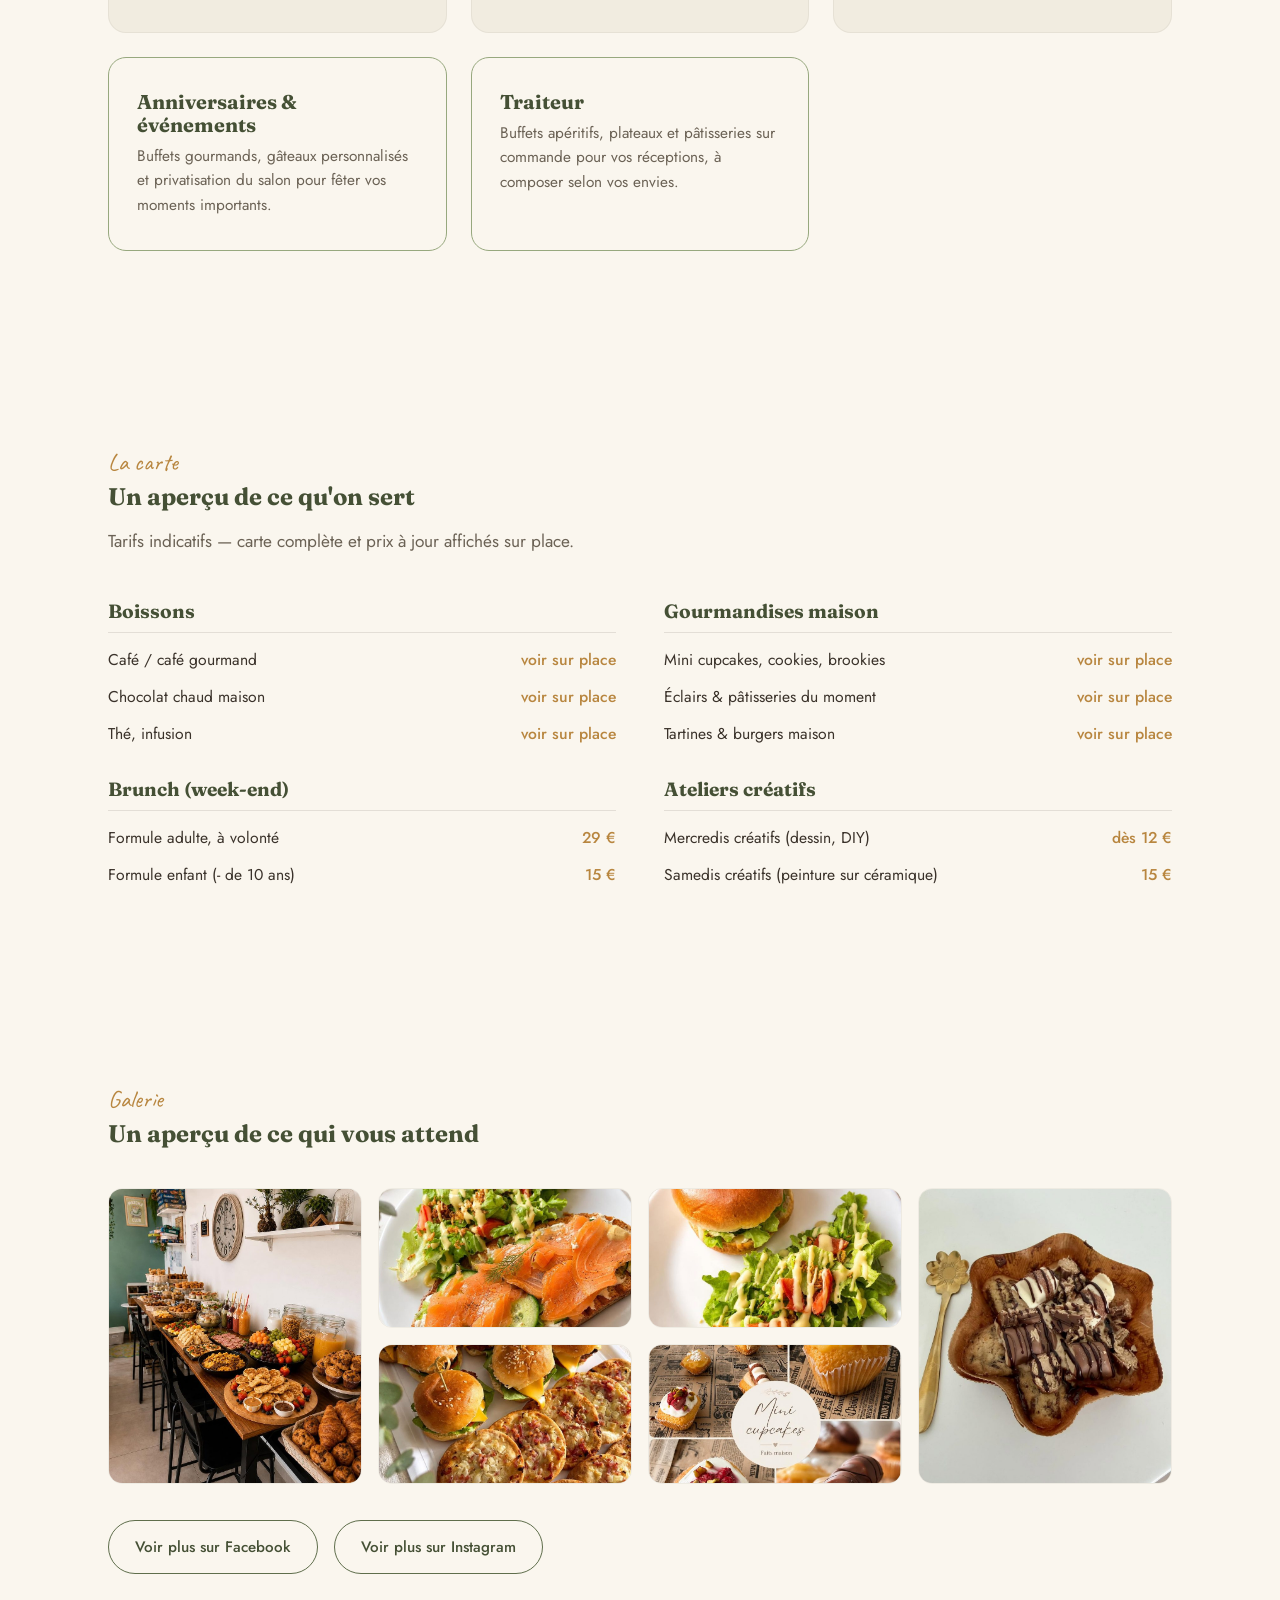
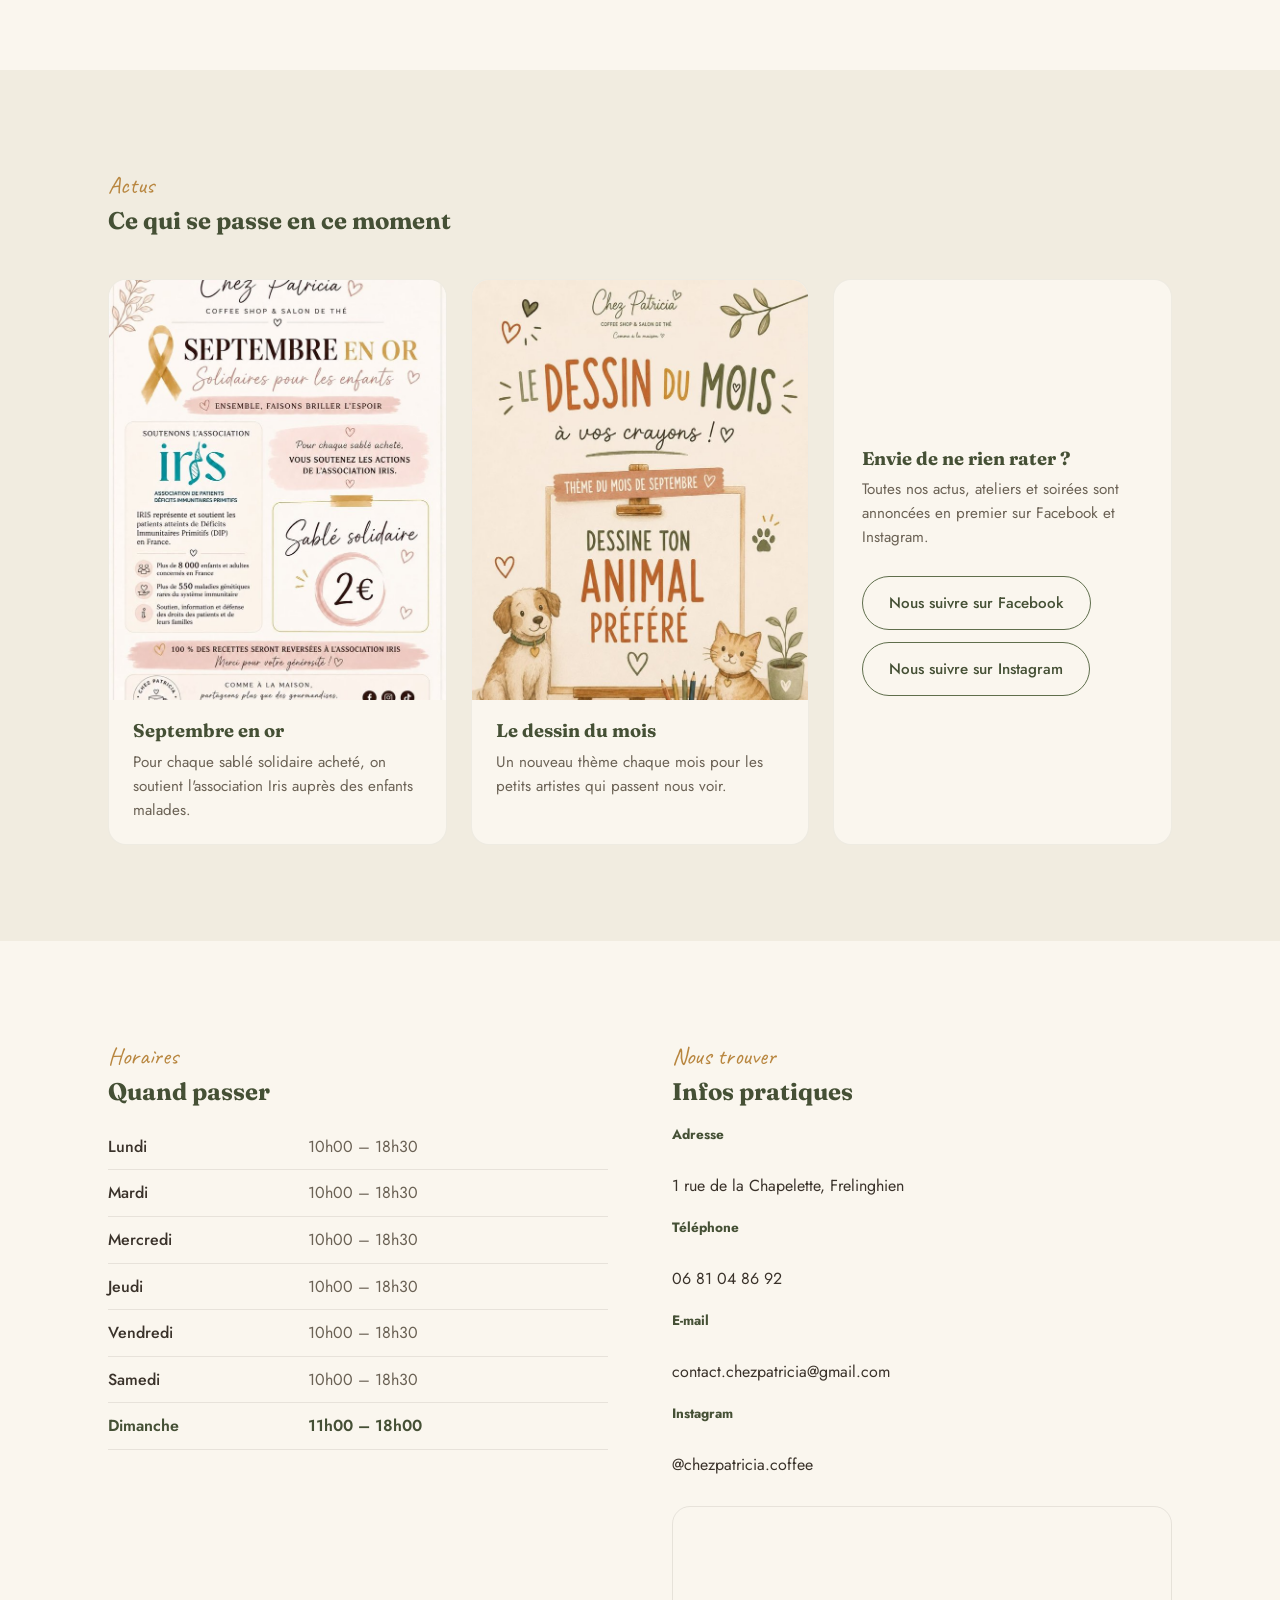
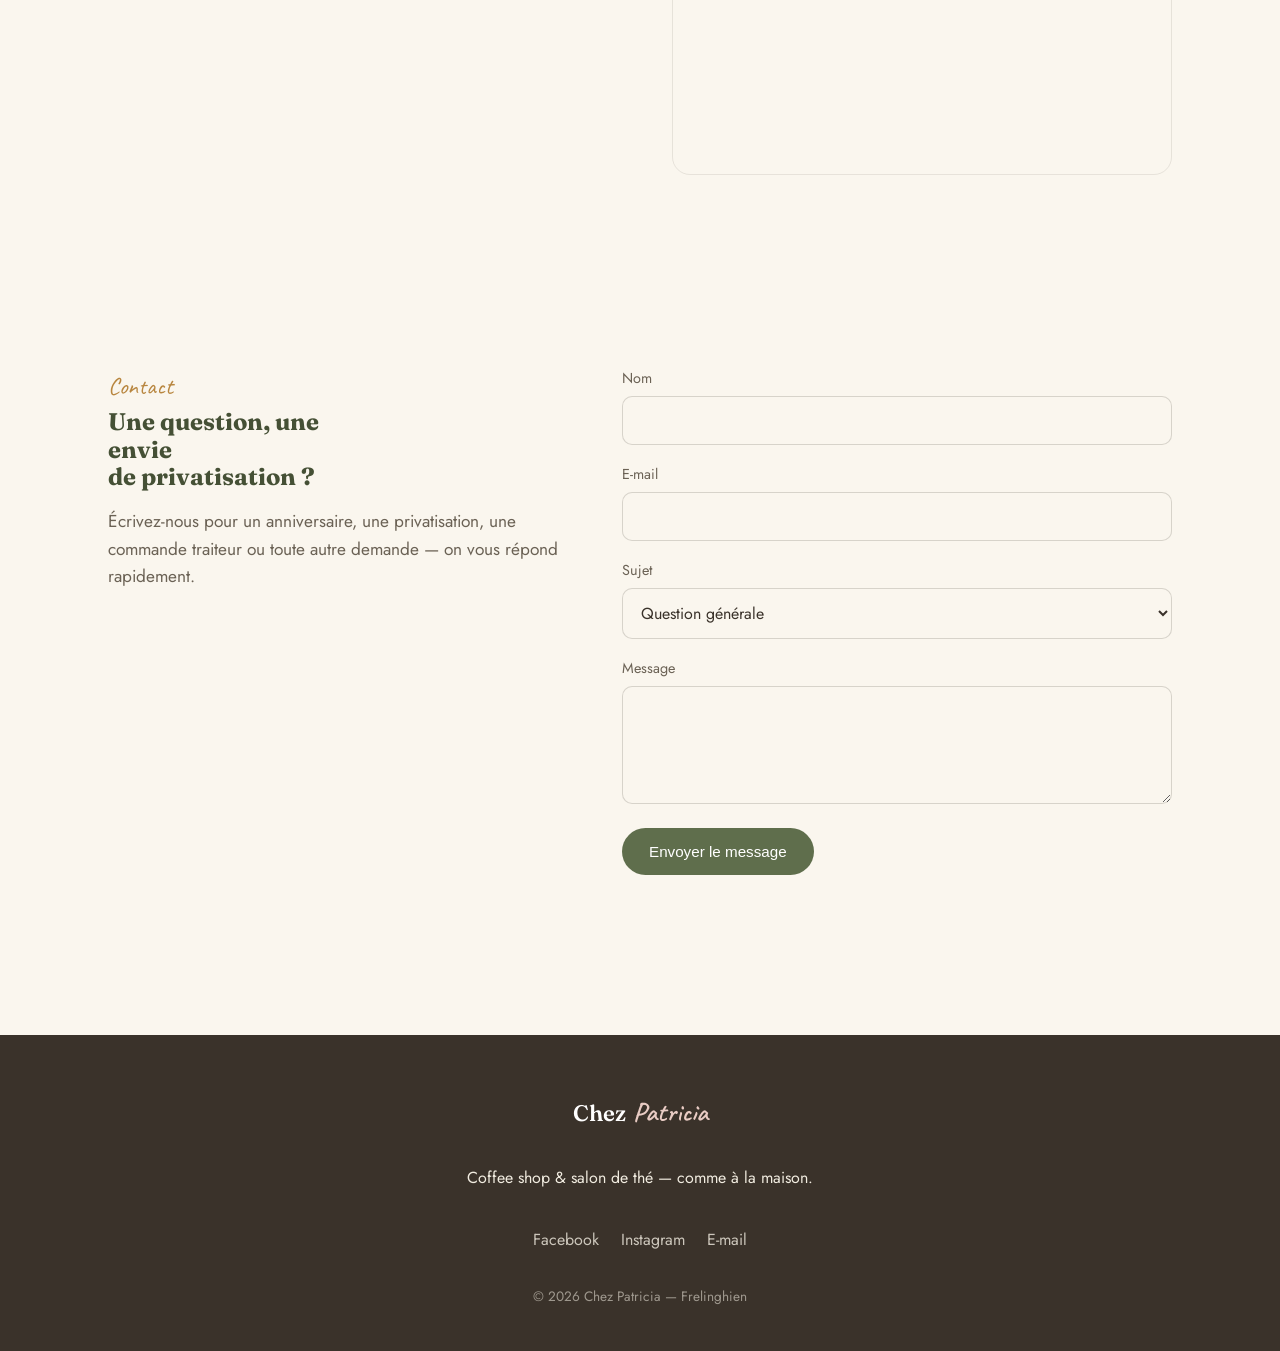
==== commit 8ab35679: "correction ortho" ====
--- a/index.html
+++ b/index.html
@@ -3,8 +3,8 @@
 <head>
 <meta charset="UTF-8">
 <meta name="viewport" content="width=device-width, initial-scale=1.0">
-<title>Chez Patricia — Coffee shop &amp; salon de thé à Frélinghien</title>
-<meta name="description" content="Chez Patricia, coffee shop et salon de thé à Frélinghien (près de Lille). Goûters, boissons et gourmandises maison, ateliers créatifs, brunch et privatisation.">
+<title>Chez Patricia — Coffee shop &amp; salon de thé à Frelinghien</title>
+<meta name="description" content="Chez Patricia, coffee shop et salon de thé à Frelinghien (près de Lille). Goûters, boissons et gourmandises maison, ateliers créatifs, brunch et privatisation.">
 <link rel="preconnect" href="https://fonts.googleapis.com">
 <link rel="preconnect" href="https://fonts.gstatic.com" crossorigin>
 <link href="https://fonts.googleapis.com/css2?family=Caveat:wght@500;700&family=Fraunces:ital,opsz,wght@0,9..144,400;0,9..144,600;1,9..144,500&family=Jost:wght@300;400;500;600&display=swap" rel="stylesheet">
@@ -39,7 +39,7 @@
   <section class="hero">
     <div class="wrap hero-inner">
       <div class="hero-text">
-        <p class="eyebrow">Frélinghien · à 20 min de Lille</p>
+        <p class="eyebrow">Frelinghien · à 20 min de Lille</p>
         <h1>Le goûter d'ici a<br>un p'tit air de<br><em>chez soi.</em></h1>
         <p class="hero-lead">Coffee shop &amp; salon de thé. Boissons, pâtisseries et gourmandises préparées maison, dans un coin pensé pour prendre son temps — seul, entre amis ou en famille.</p>
         <div class="hero-actions">
@@ -63,7 +63,7 @@
   <section id="propos" class="section propos">
     <div class="wrap propos-inner">
       <p class="eyebrow">L'endroit</p>
-      <h2>Le lieu de vie gourmand de Frélinghien</h2>
+      <h2>Le lieu de vie gourmand de Frelinghien</h2>
       <p class="lead">Chez Patricia, tout est fait maison, avec amour : des mini cupcakes aux tartines gourmandes, en passant par les brunchs du week-end. On y vient pour un café, on repart avec l'envie de revenir pour un anniversaire, un goûter créatif ou juste une pause au calme.</p>
       <div class="propos-tags">
         <span>Fait maison</span>
@@ -220,7 +220,7 @@
         <p class="eyebrow">Nous trouver</p>
         <h2>Infos pratiques</h2>
         <ul class="contact-list">
-          <li><strong>Adresse</strong><br>1 rue de la Chapelette, Frélinghien</li>
+          <li><strong>Adresse</strong><br>1 rue de la Chapelette, Frelinghien</li>
           <li><strong>Téléphone</strong><br><a href="tel:0681048692">06 81 04 86 92</a></li>
           <li><strong>E-mail</strong><br><a href="mailto:contact.chezpatricia@gmail.com">contact.chezpatricia@gmail.com</a></li>
           <li><strong>Instagram</strong><br><a href="https://www.instagram.com/chezpatricia.coffee/" target="_blank" rel="noopener">@chezpatricia.coffee</a></li>
@@ -228,10 +228,10 @@
 
         <div class="map-embed">
           <iframe
-            src="https://www.google.com/maps?q=1+rue+de+la+Chapelette,+Fr%C3%A9linghien,+France&output=embed"
+            src="https://www.google.com/maps?q=1+rue+de+la+Chapelette,+Frelinghien,+France&output=embed"
             width="100%" height="260" style="border:0;" loading="lazy"
             referrerpolicy="no-referrer-when-downgrade"
-            title="Localisation Chez Patricia, Frélinghien"></iframe>
+            title="Localisation Chez Patricia, Frelinghien"></iframe>
         </div>
       </div>
     </div>
@@ -286,7 +286,7 @@
       <a href="https://www.instagram.com/chezpatricia.coffee/" target="_blank" rel="noopener">Instagram</a>
       <a href="mailto:contact.chezpatricia@gmail.com">E-mail</a>
     </div>
-    <p class="footer-copy">© <span id="year"></span> Chez Patricia — Frélinghien</p>
+    <p class="footer-copy">© <span id="year"></span> Chez Patricia — Frelinghien</p>
   </div>
 </footer>
 
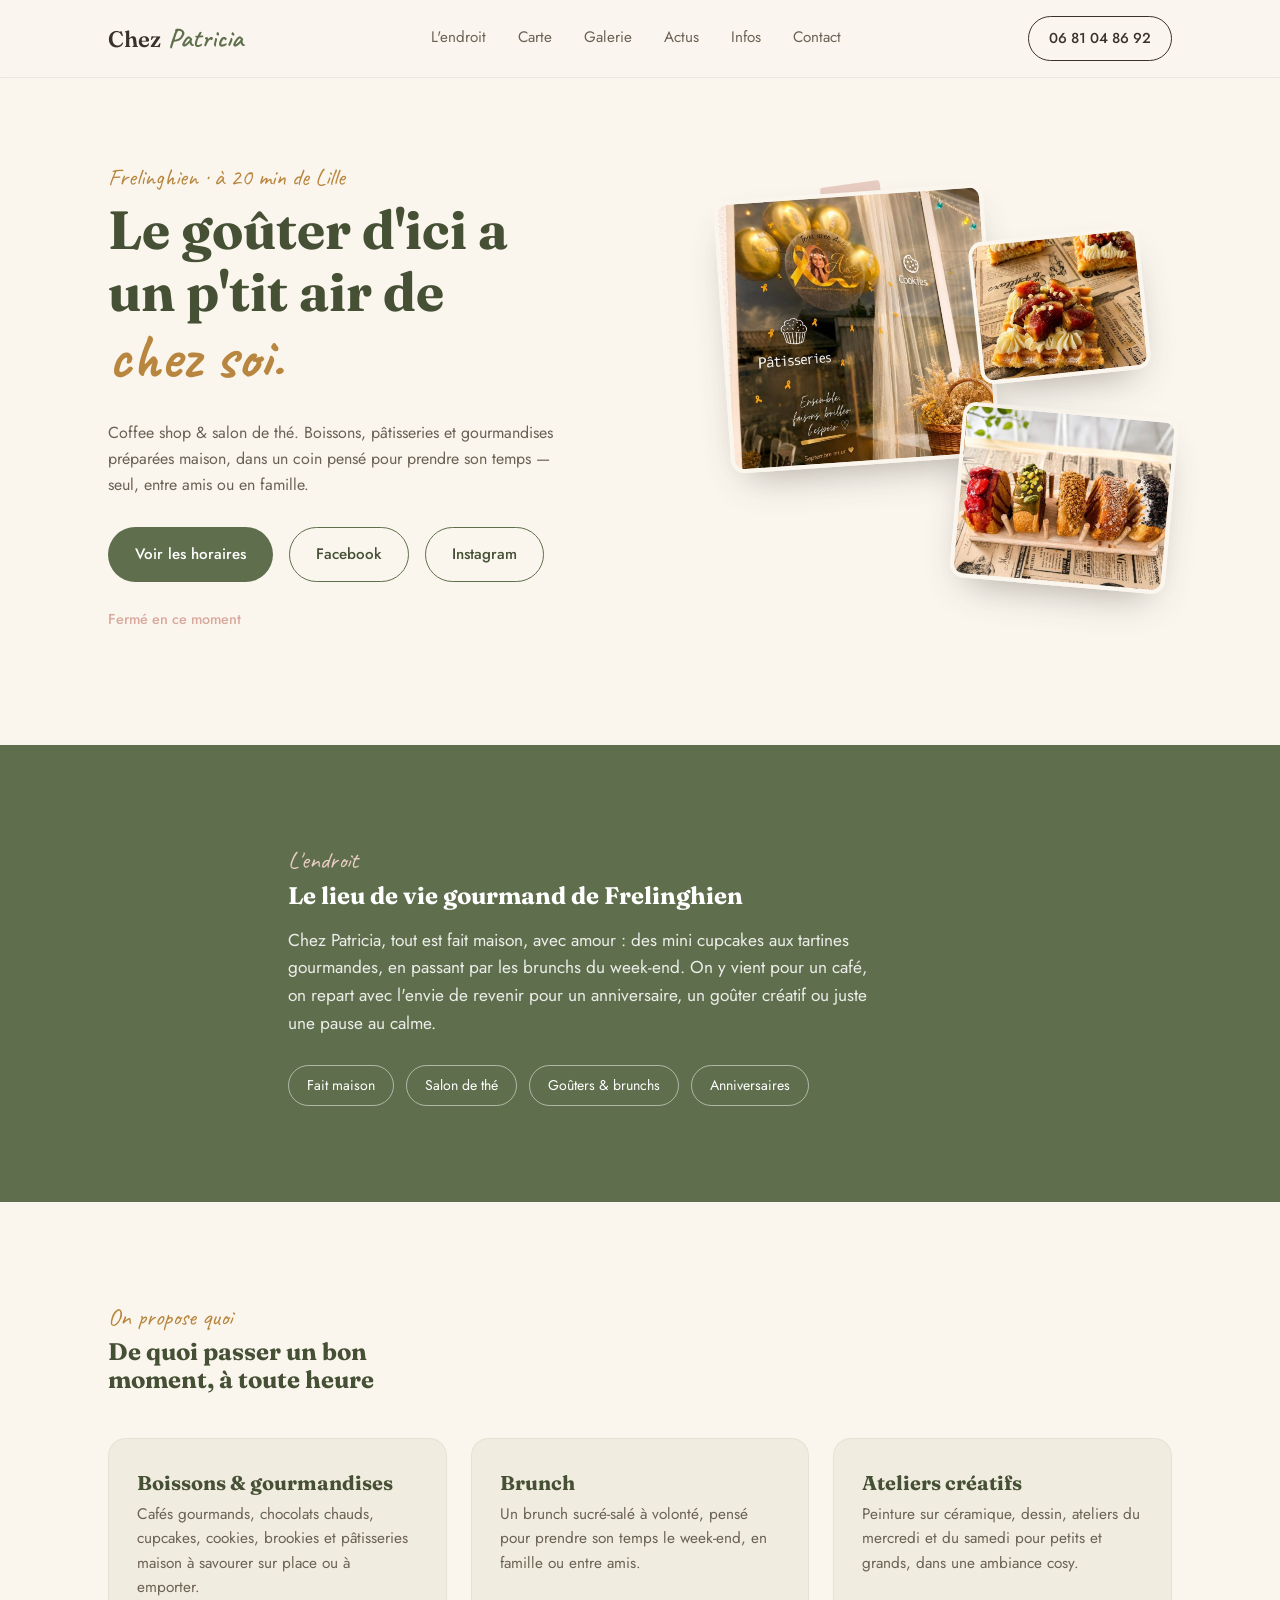
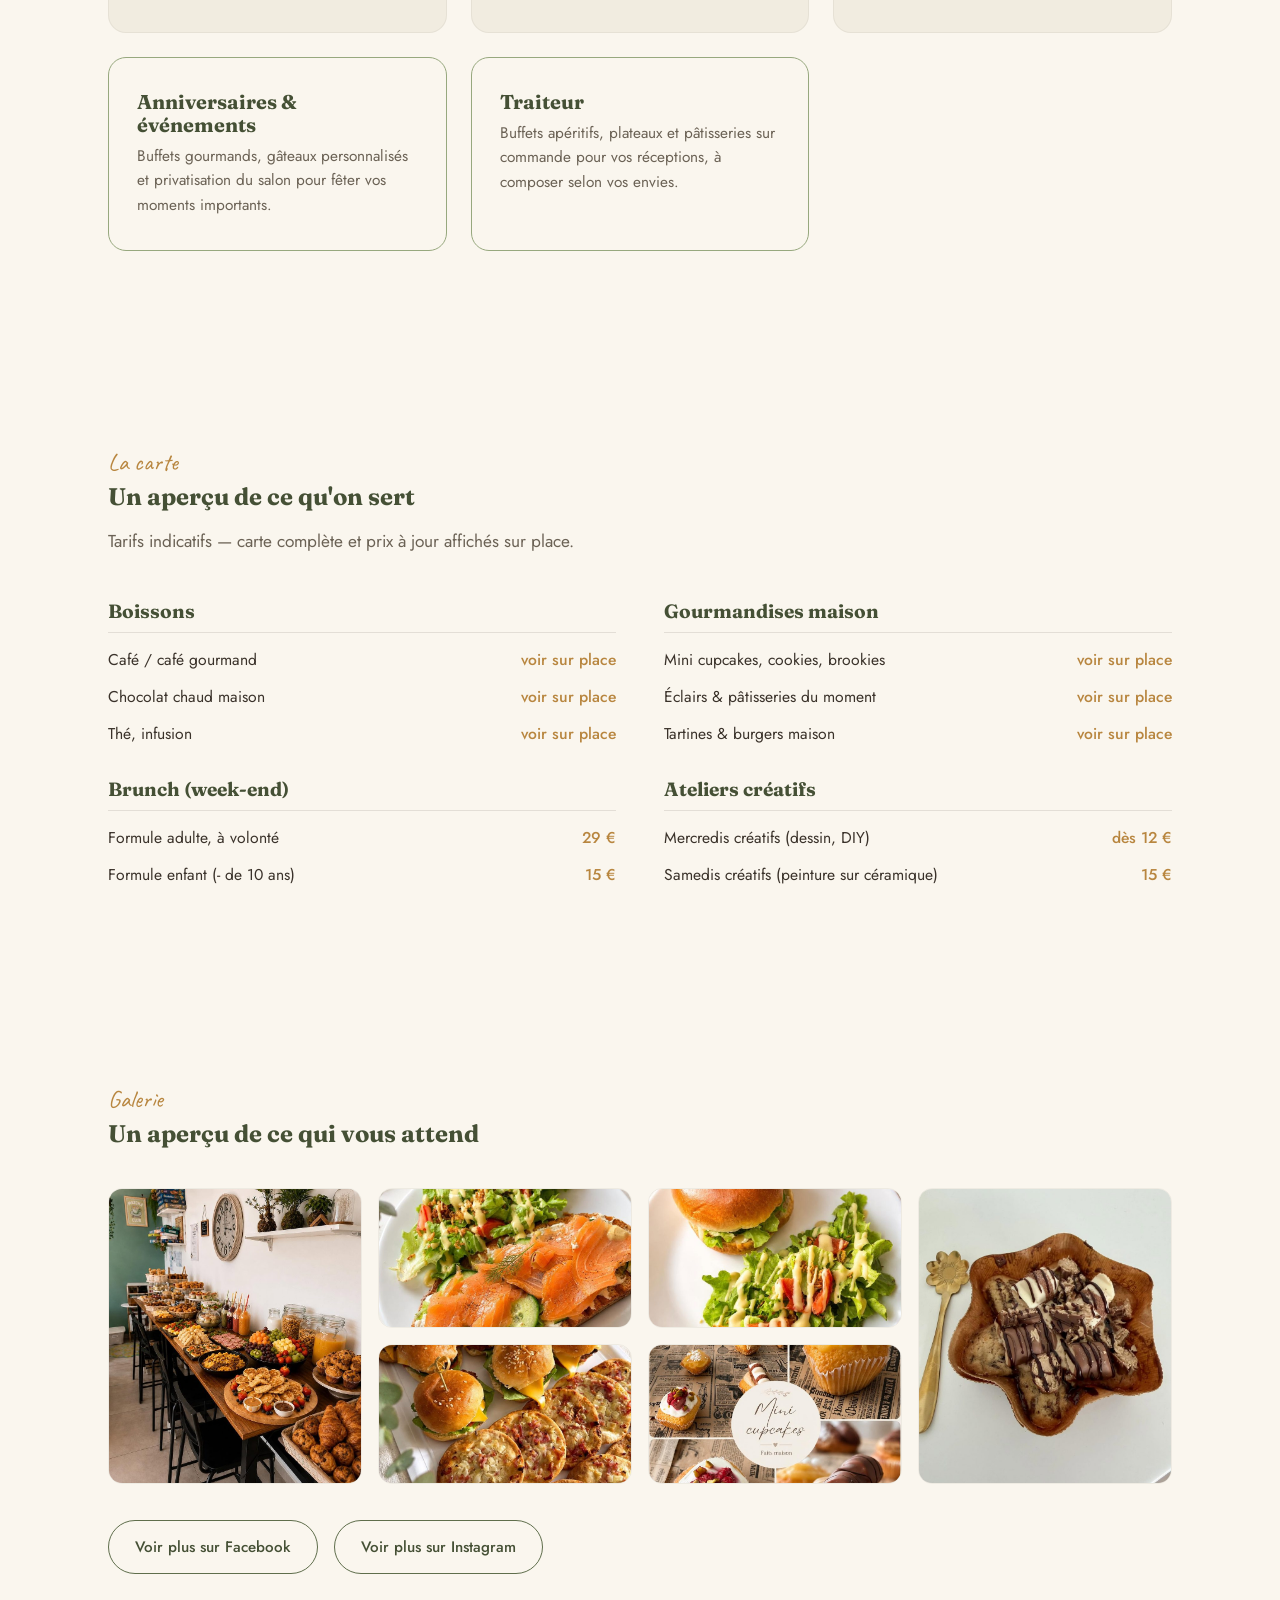
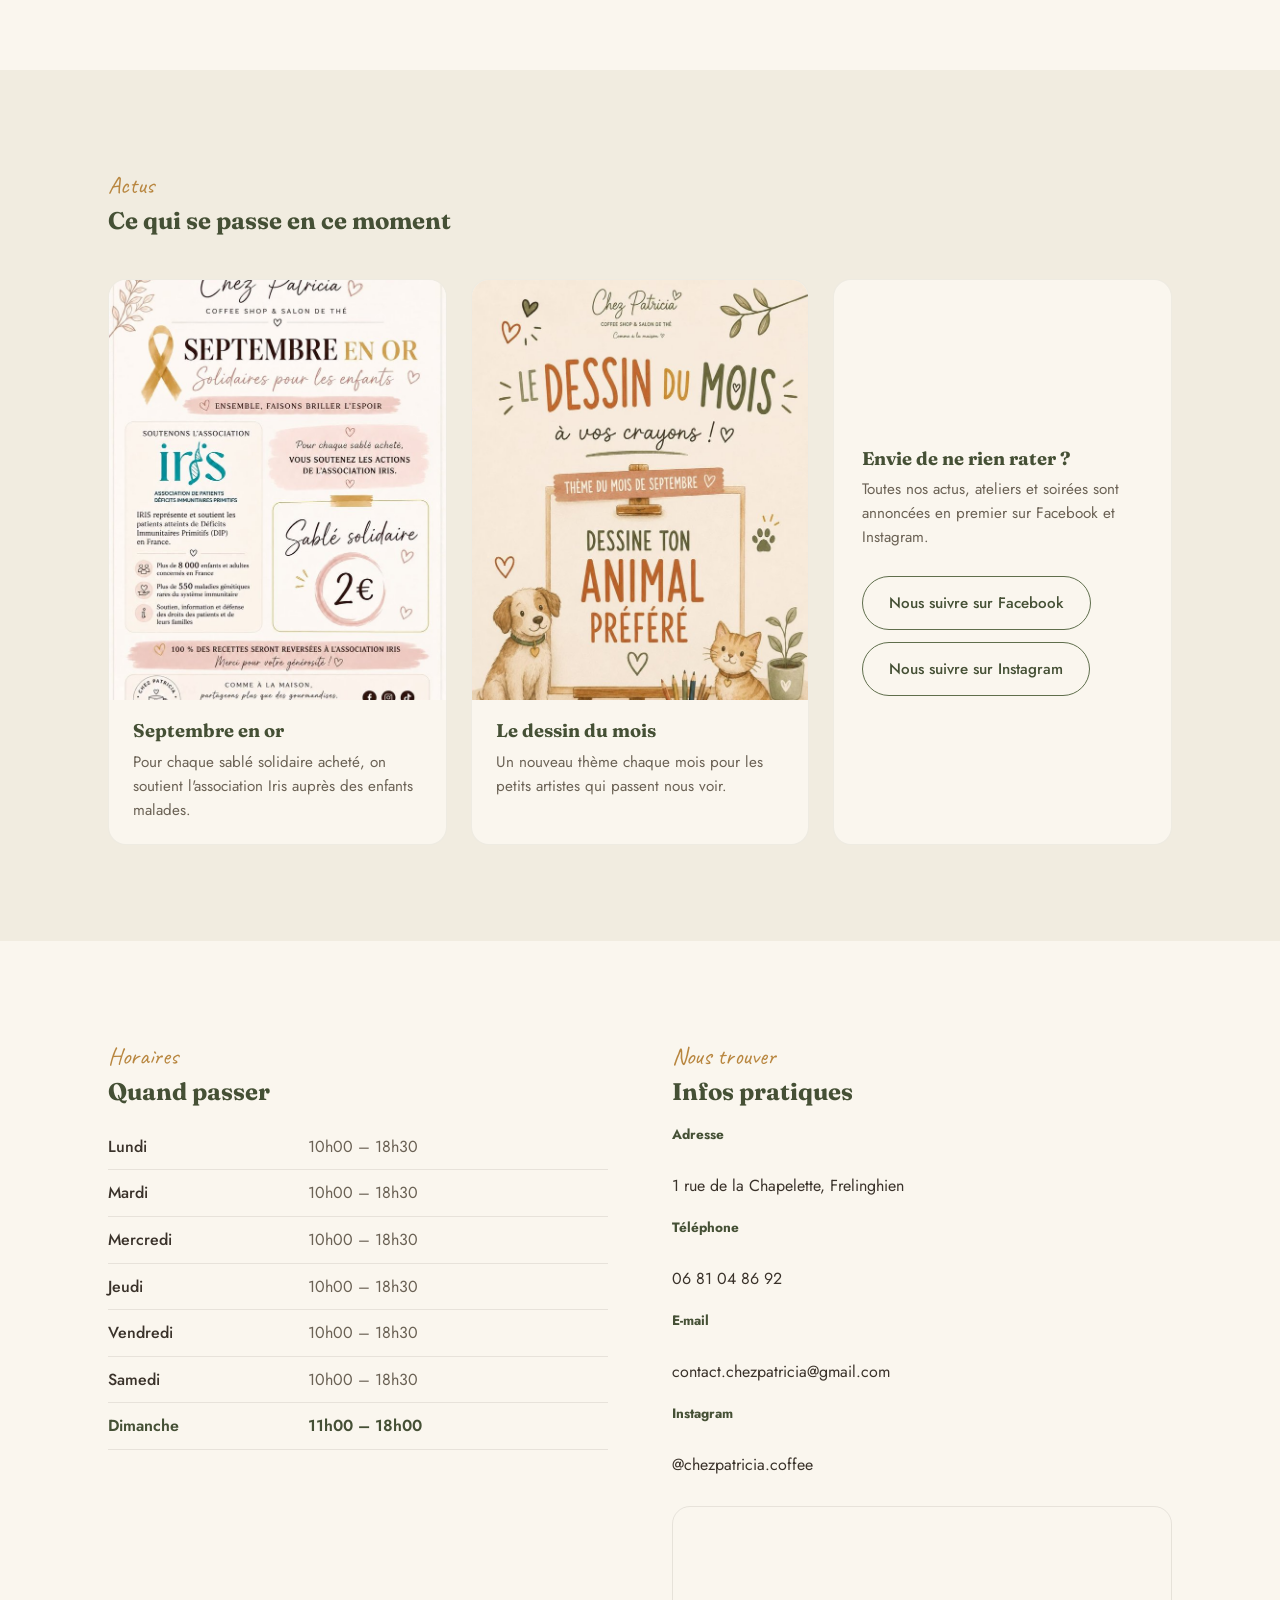
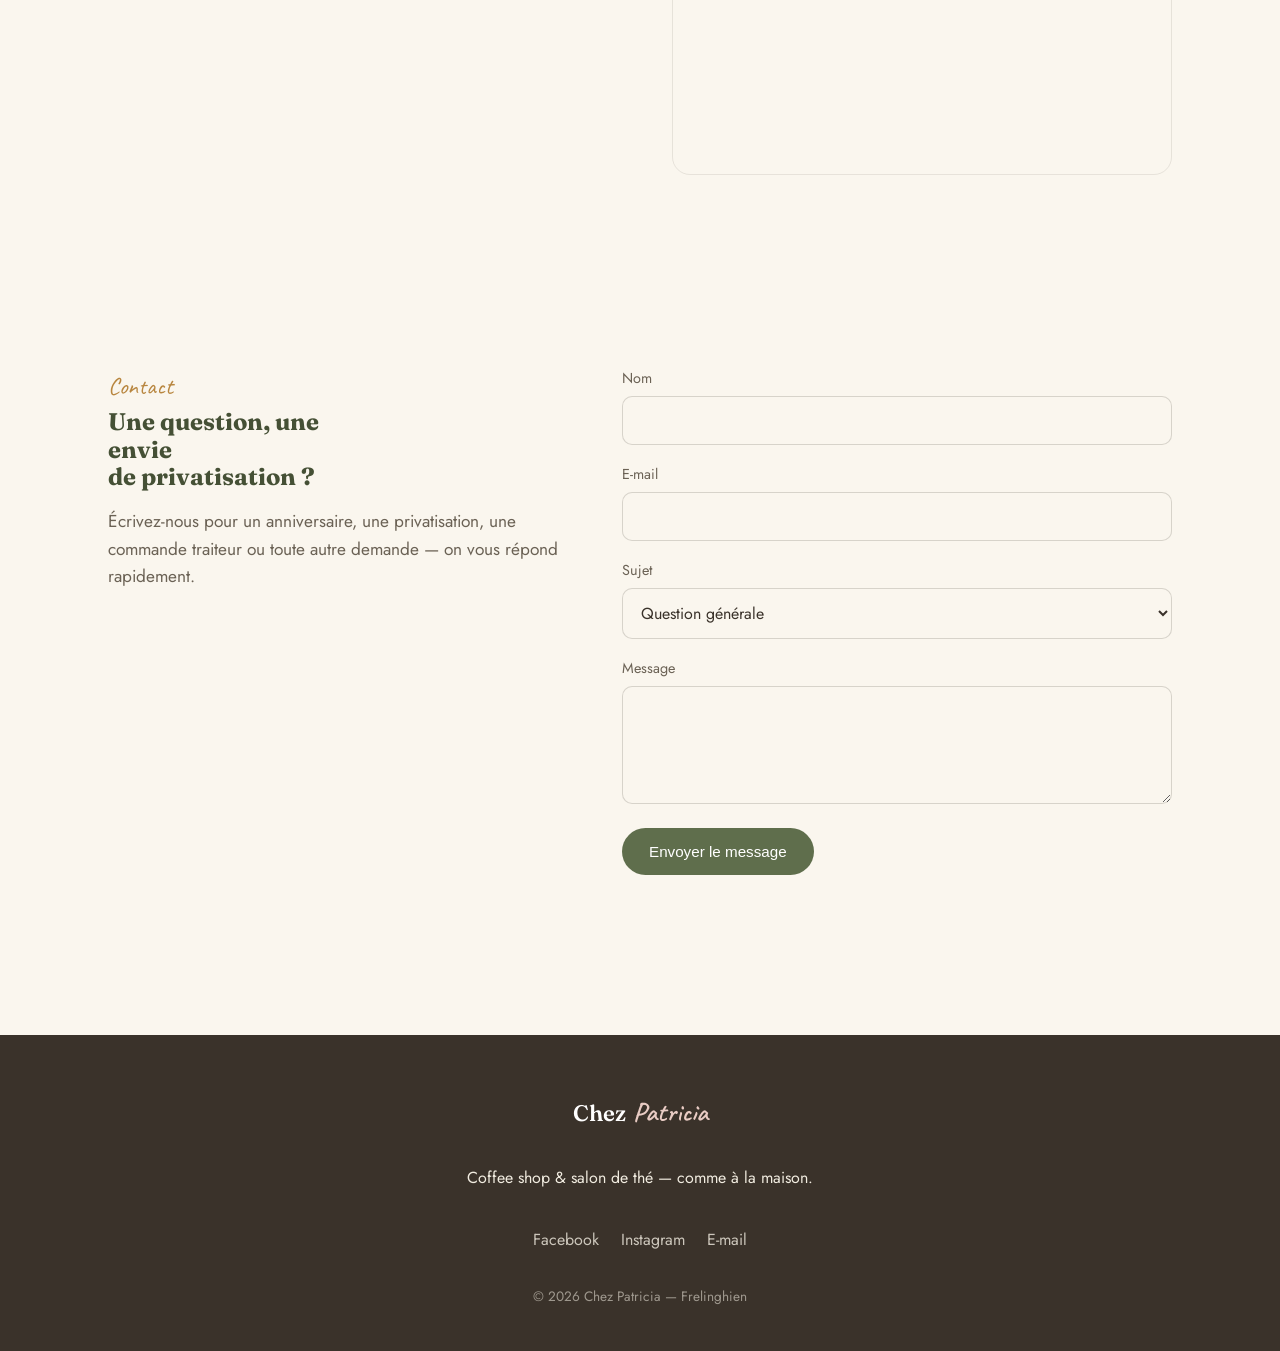
==== commit 7b5cd257: "correction bouton" ====
--- a/index.html
+++ b/index.html
@@ -44,7 +44,8 @@
         <p class="hero-lead">Coffee shop &amp; salon de thé. Boissons, pâtisseries et gourmandises préparées maison, dans un coin pensé pour prendre son temps — seul, entre amis ou en famille.</p>
         <div class="hero-actions">
           <a href="#infos" class="btn btn-primary">Voir les horaires</a>
-          <a href="https://www.instagram.com/chezpatricia.coffee/" target="_blank" rel="noopener" class="btn btn-outline">Nous suivre @chezpatricia.coffee</a>
+          <a href="https://www.facebook.com/p/Chez-Patricia-61560653909491/" target="_blank" rel="noopener" class="btn btn-outline">Facebook</a>
+          <a href="https://www.instagram.com/chezpatricia.coffee/" target="_blank" rel="noopener" class="btn btn-outline">Instagram</a>
         </div>
         <p class="hero-status" id="hero-status">— vérification des horaires —</p>
       </div>
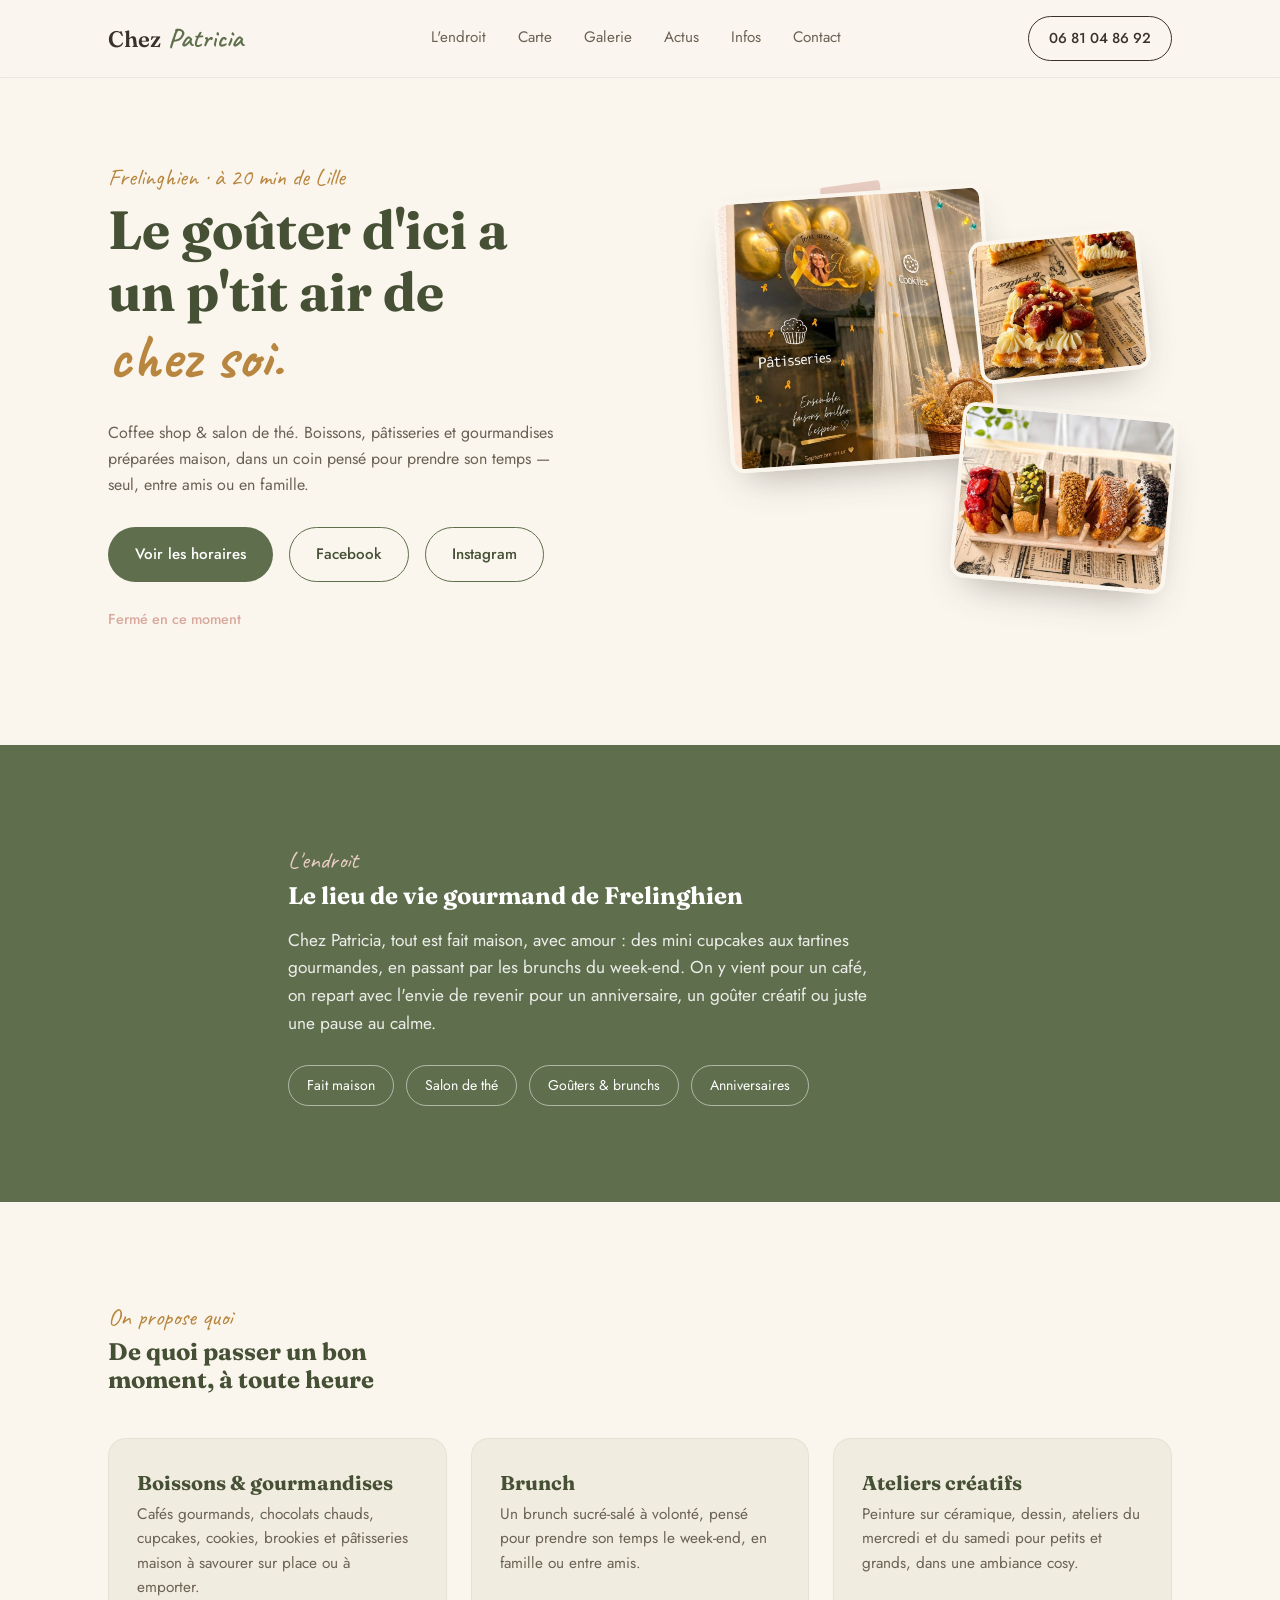
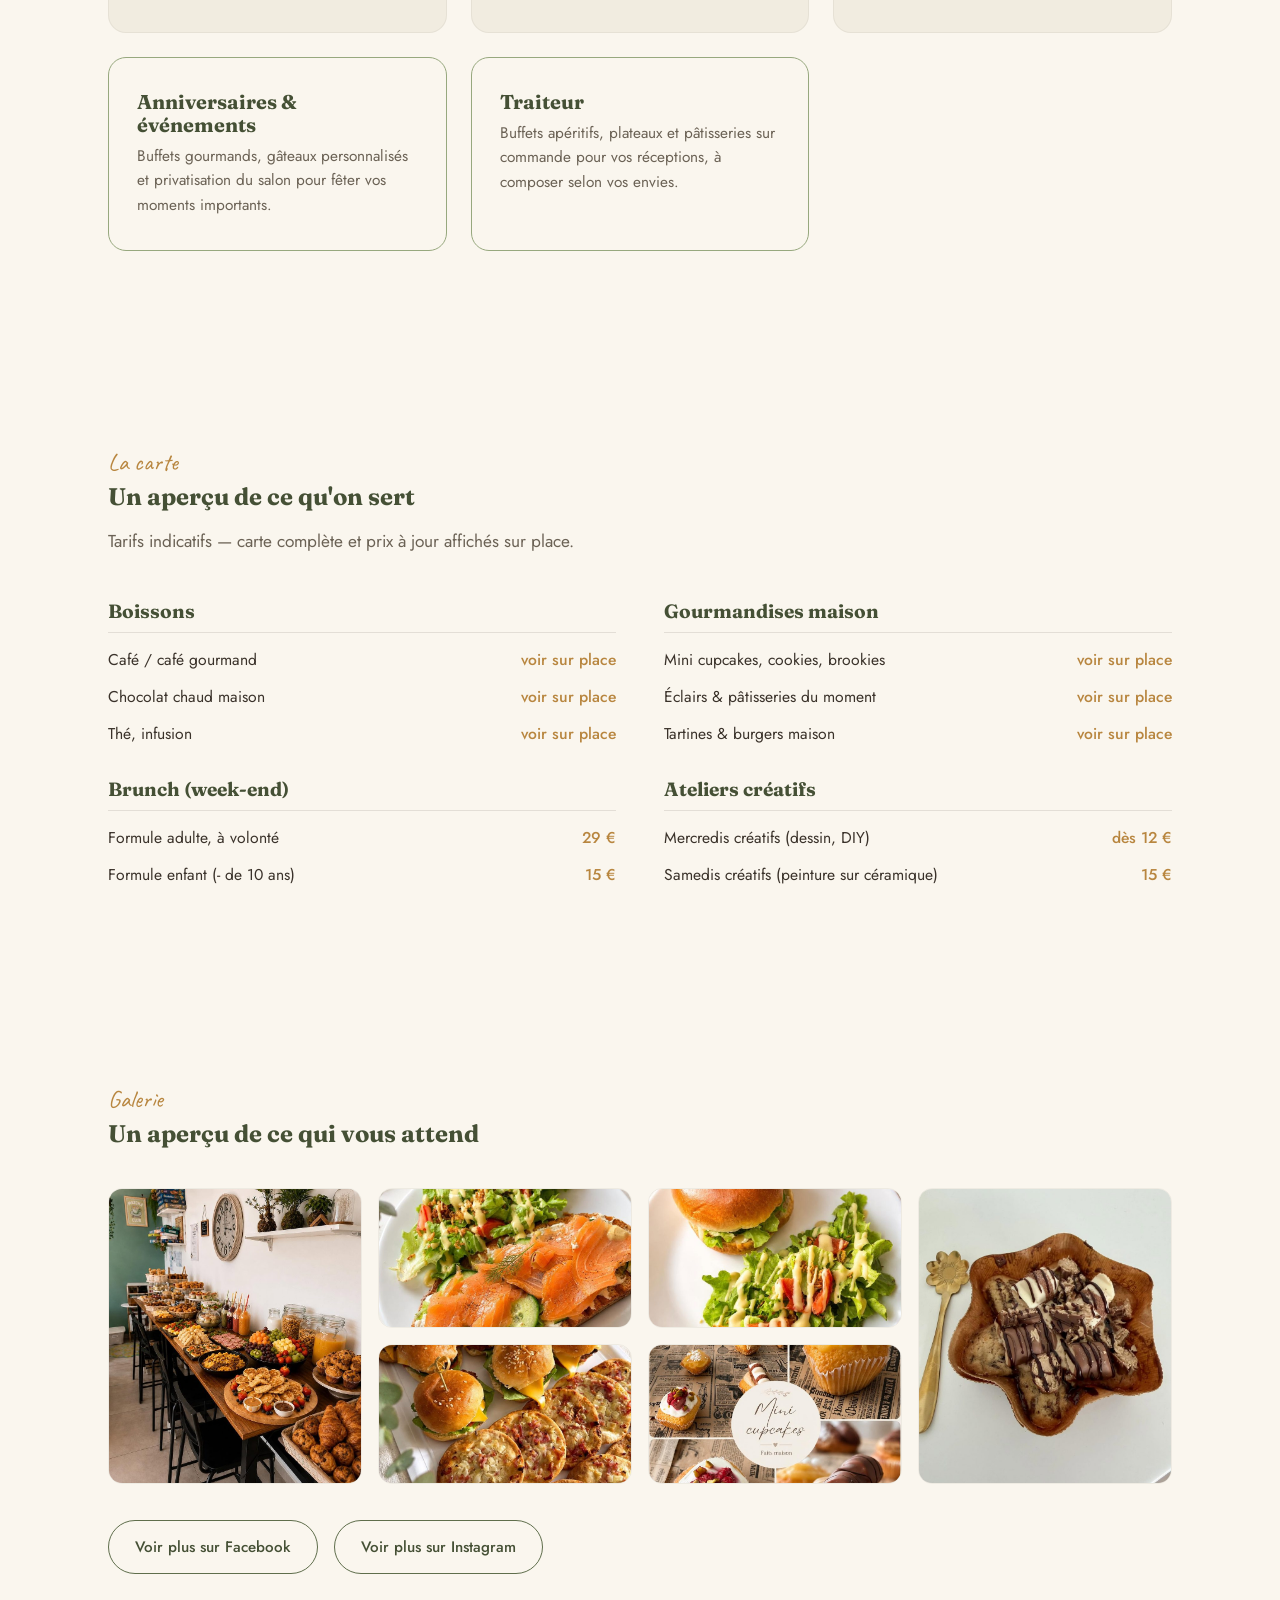
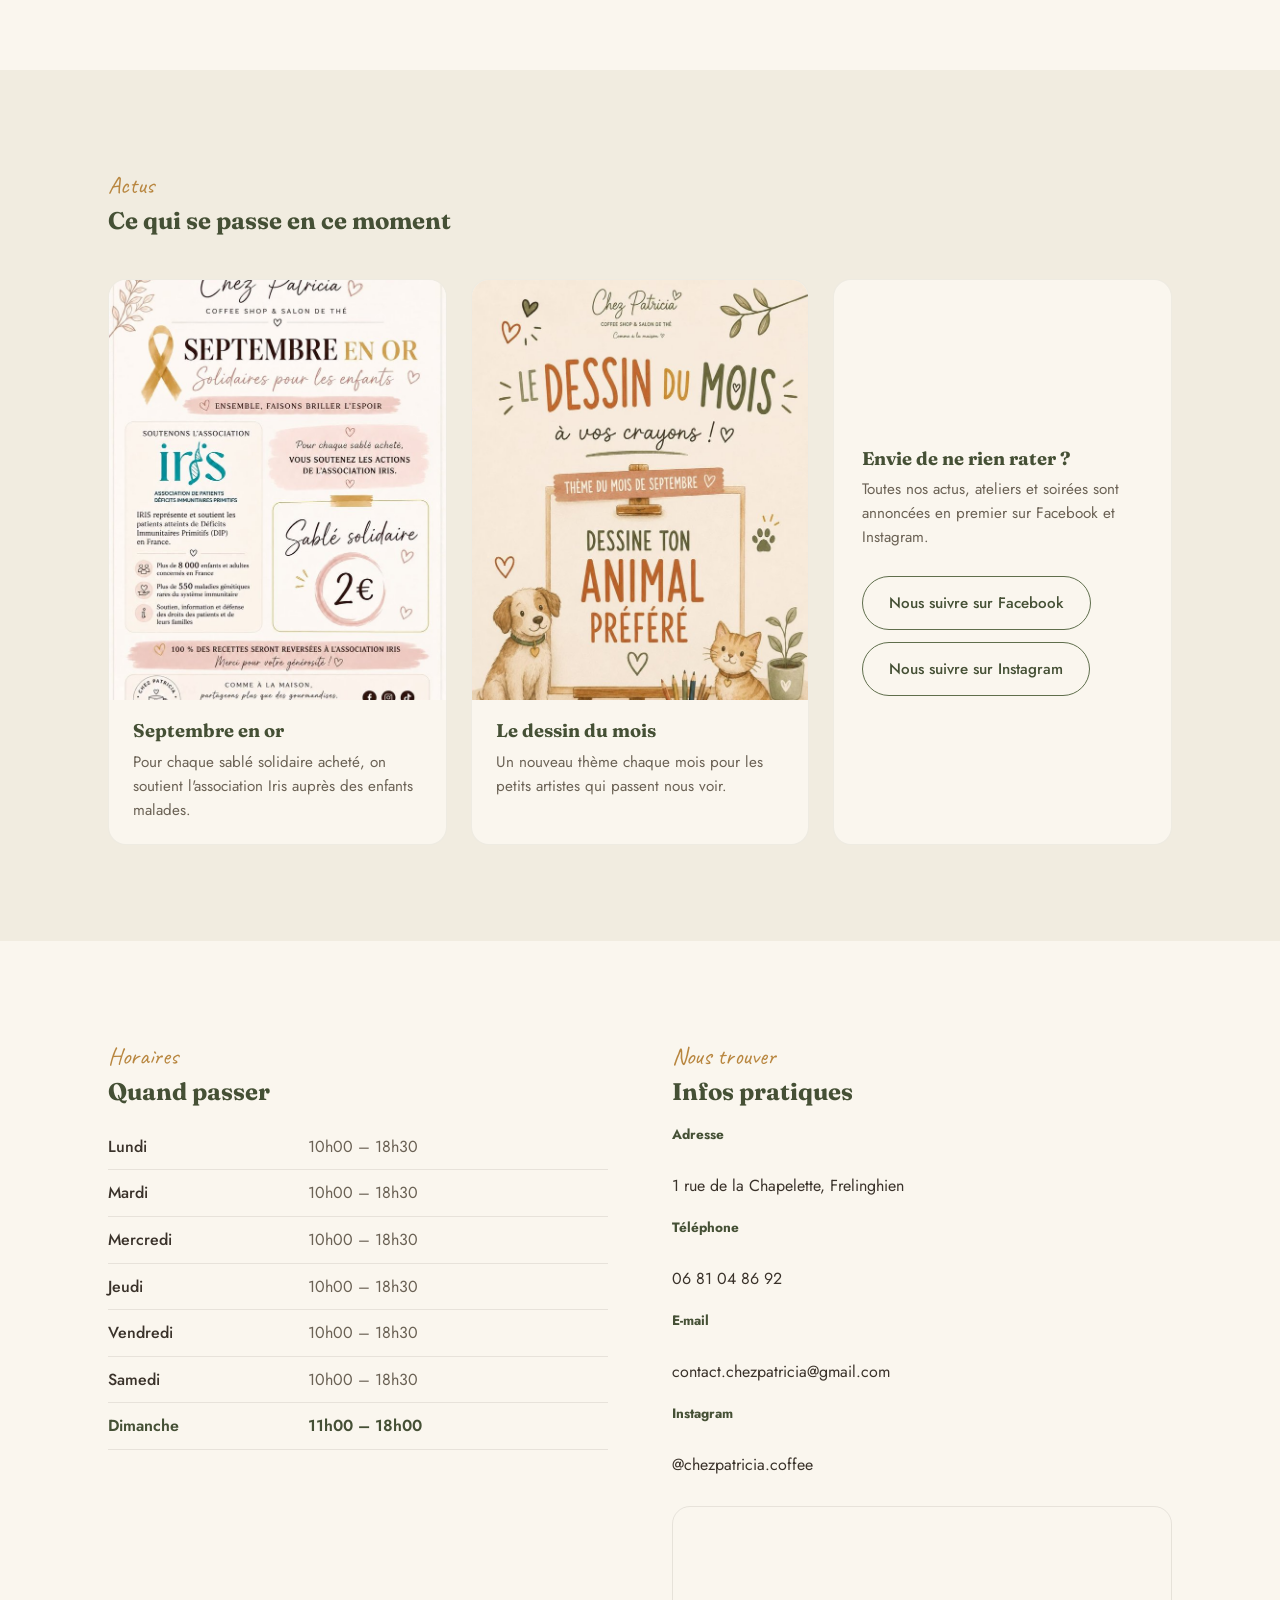
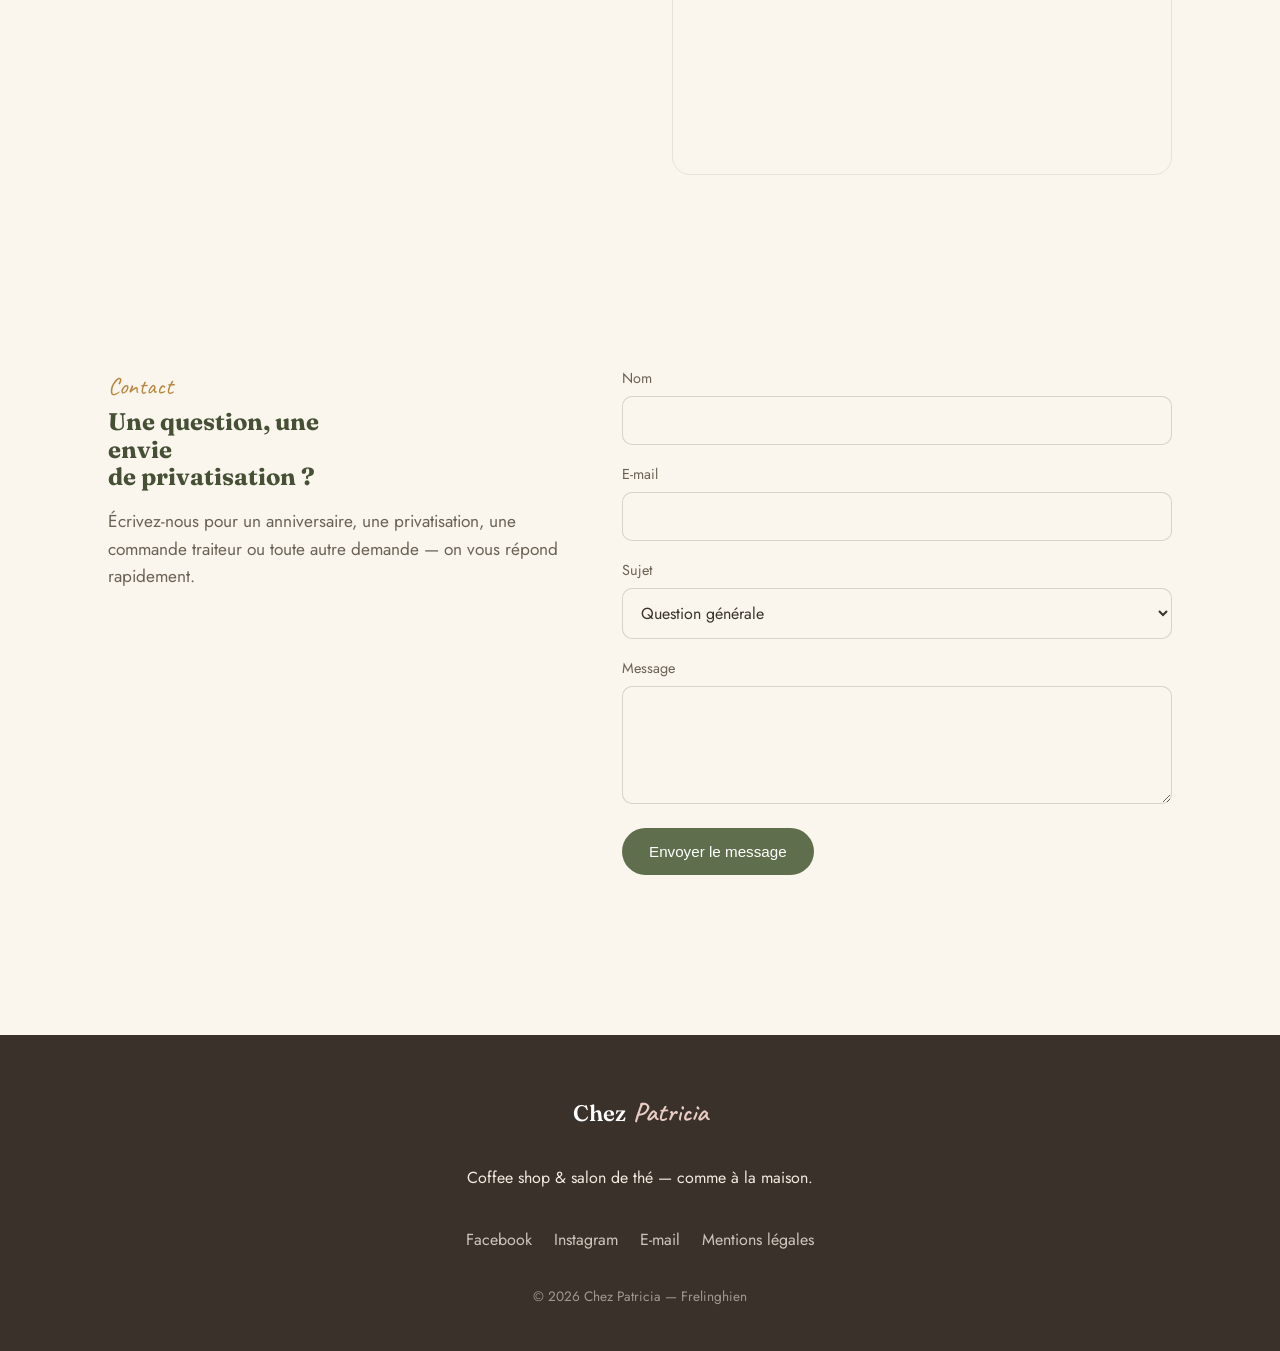
==== commit 8a9a063d: "ajout mentions/robot/sitemap" ====
--- a/index.html
+++ b/index.html
@@ -5,12 +5,62 @@
 <meta name="viewport" content="width=device-width, initial-scale=1.0">
 <title>Chez Patricia — Coffee shop &amp; salon de thé à Frelinghien</title>
 <meta name="description" content="Chez Patricia, coffee shop et salon de thé à Frelinghien (près de Lille). Goûters, boissons et gourmandises maison, ateliers créatifs, brunch et privatisation.">
+<link rel="canonical" href="https://chez-patricia-site.vercel.app/">
+
+<!-- Favicon -->
+<link rel="icon" href="favicon.ico" sizes="any">
+<link rel="icon" type="image/png" sizes="32x32" href="favicon-32.png">
+<link rel="icon" type="image/png" sizes="16x16" href="favicon-16.png">
+<link rel="apple-touch-icon" href="apple-touch-icon.png">
+
+<!-- Open Graph / partage réseaux sociaux -->
+<meta property="og:type" content="website">
+<meta property="og:site_name" content="Chez Patricia">
+<meta property="og:title" content="Chez Patricia — Coffee shop & salon de thé à Frelinghien">
+<meta property="og:description" content="Goûters, boissons et gourmandises maison, ateliers créatifs, brunch et privatisation. Comme à la maison.">
+<meta property="og:image" content="https://chez-patricia-site.vercel.app/images/og-image.jpg">
+<meta property="og:url" content="https://chez-patricia-site.vercel.app/">
+<meta property="og:locale" content="fr_FR">
+<meta name="twitter:card" content="summary_large_image">
+<meta name="twitter:title" content="Chez Patricia — Coffee shop & salon de thé à Frelinghien">
+<meta name="twitter:description" content="Goûters, boissons et gourmandises maison, ateliers créatifs, brunch et privatisation.">
+<meta name="twitter:image" content="https://chez-patricia-site.vercel.app/images/og-image.jpg">
+
+<!-- Données structurées pour Google -->
+<script type="application/ld+json">
+{
+  "@context": "https://schema.org",
+  "@type": "CafeOrCoffeeShop",
+  "name": "Chez Patricia",
+  "description": "Coffee shop & salon de thé, fait maison, comme à la maison.",
+  "url": "https://chez-patricia-site.vercel.app/",
+  "image": "https://chez-patricia-site.vercel.app/images/og-image.jpg",
+  "telephone": "+33681048692",
+  "email": "contact.chezpatricia@gmail.com",
+  "address": {
+    "@type": "PostalAddress",
+    "streetAddress": "1 rue de la Chapelette",
+    "addressLocality": "Frelinghien",
+    "addressCountry": "FR"
+  },
+  "sameAs": [
+    "https://www.facebook.com/p/Chez-Patricia-61560653909491/",
+    "https://www.instagram.com/chezpatricia.coffee/"
+  ],
+  "openingHoursSpecification": [
+    { "@type": "OpeningHoursSpecification", "dayOfWeek": ["Monday","Tuesday","Wednesday","Thursday","Friday","Saturday"], "opens": "10:00", "closes": "18:30" },
+    { "@type": "OpeningHoursSpecification", "dayOfWeek": "Sunday", "opens": "11:00", "closes": "18:00" }
+  ]
+}
+</script>
+
 <link rel="preconnect" href="https://fonts.googleapis.com">
 <link rel="preconnect" href="https://fonts.gstatic.com" crossorigin>
 <link href="https://fonts.googleapis.com/css2?family=Caveat:wght@500;700&family=Fraunces:ital,opsz,wght@0,9..144,400;0,9..144,600;1,9..144,500&family=Jost:wght@300;400;500;600&display=swap" rel="stylesheet">
 <link rel="stylesheet" href="style.css">
 </head>
 <body>
+<a href="#top" class="skip-link">Aller au contenu</a>
 
 <header class="site-header" id="header">
   <div class="wrap header-inner">
@@ -51,9 +101,9 @@
       </div>
 
       <div class="hero-collage">
-        <div class="ph ph-1"><img src="images/hero-vitrine.jpg" alt="Vitrine du salon Chez Patricia décorée"></div>
-        <div class="ph ph-2"><img src="images/hero-eclairs.jpg" alt="Éclairs maison aux garnitures variées"></div>
-        <div class="ph ph-3"><img src="images/hero-gaufres.jpg" alt="Gaufres garnies de chantilly et de figues"></div>
+        <div class="ph ph-1"><img src="images/hero-vitrine.jpg" alt="Vitrine du salon Chez Patricia décorée" width="900" height="1118" fetchpriority="high"></div>
+        <div class="ph ph-2"><img src="images/hero-eclairs.jpg" alt="Éclairs maison aux garnitures variées" width="700" height="525" loading="lazy"></div>
+        <div class="ph ph-3"><img src="images/hero-gaufres.jpg" alt="Gaufres garnies de chantilly et de figues" width="600" height="750" loading="lazy"></div>
         <div class="tape tape-1"></div>
         <div class="tape tape-2"></div>
       </div>
@@ -154,12 +204,12 @@
       <p class="eyebrow">Galerie</p>
       <h2>Un aperçu de ce qui vous attend</h2>
       <div class="gallery-grid">
-        <div class="g-item g-tall"><img src="images/galerie-brunch.jpg" alt="Buffet de brunch avec pancakes, viennoiseries et fruits"></div>
-        <div class="g-item"><img src="images/galerie-tartine-saumon.jpg" alt="Tartine au saumon fumé et sa salade"></div>
-        <div class="g-item"><img src="images/galerie-burger.jpg" alt="Burger maison accompagné d'une salade"></div>
-        <div class="g-item g-tall"><img src="images/galerie-glace.jpg" alt="Coupe gourmande chocolat et biscuits"></div>
-        <div class="g-item"><img src="images/galerie-buffet-apero.jpg" alt="Mini burgers et pizzas pour un buffet apéro"></div>
-        <div class="g-item"><img src="images/galerie-mini-cupcakes.jpg" alt="Assortiment de mini cupcakes faits maison"></div>
+        <div class="g-item g-tall"><img src="images/galerie-brunch.jpg" alt="Buffet de brunch avec pancakes, viennoiseries et fruits" width="900" height="991" loading="lazy"></div>
+        <div class="g-item"><img src="images/galerie-tartine-saumon.jpg" alt="Tartine au saumon fumé et sa salade" width="800" height="1000" loading="lazy"></div>
+        <div class="g-item"><img src="images/galerie-burger.jpg" alt="Burger maison accompagné d'une salade" width="800" height="1000" loading="lazy"></div>
+        <div class="g-item g-tall"><img src="images/galerie-glace.jpg" alt="Coupe gourmande chocolat et biscuits" width="800" height="1002" loading="lazy"></div>
+        <div class="g-item"><img src="images/galerie-buffet-apero.jpg" alt="Mini burgers et pizzas pour un buffet apéro" width="800" height="1000" loading="lazy"></div>
+        <div class="g-item"><img src="images/galerie-mini-cupcakes.jpg" alt="Assortiment de mini cupcakes faits maison" width="900" height="1124" loading="lazy"></div>
       </div>
 
       <div class="gallery-actions">
@@ -177,12 +227,12 @@
 
       <div class="actus-grid">
         <article class="actu-card">
-          <div class="actu-img"><img src="images/actu-septembre-en-or.jpg" alt="Opération Septembre en or, solidaire avec l'association Iris"></div>
+          <div class="actu-img"><img src="images/actu-septembre-en-or.jpg" alt="Opération Septembre en or, solidaire avec l'association Iris" width="700" height="989" loading="lazy"></div>
           <h3>Septembre en or</h3>
           <p>Pour chaque sablé solidaire acheté, on soutient l'association Iris auprès des enfants malades.</p>
         </article>
         <article class="actu-card">
-          <div class="actu-img"><img src="images/actu-dessin-du-mois.jpg" alt="Le dessin du mois, thème animal préféré"></div>
+          <div class="actu-img"><img src="images/actu-dessin-du-mois.jpg" alt="Le dessin du mois, thème animal préféré" width="700" height="875" loading="lazy"></div>
           <h3>Le dessin du mois</h3>
           <p>Un nouveau thème chaque mois pour les petits artistes qui passent nous voir.</p>
         </article>
@@ -286,6 +336,7 @@
       <a href="https://www.facebook.com/p/Chez-Patricia-61560653909491/" target="_blank" rel="noopener">Facebook</a>
       <a href="https://www.instagram.com/chezpatricia.coffee/" target="_blank" rel="noopener">Instagram</a>
       <a href="mailto:contact.chezpatricia@gmail.com">E-mail</a>
+      <a href="mentions-legales.html">Mentions légales</a>
     </div>
     <p class="footer-copy">© <span id="year"></span> Chez Patricia — Frelinghien</p>
   </div>
--- a/style.css
+++ b/style.css
@@ -21,6 +21,24 @@
 
 *,*::before,*::after{box-sizing:border-box;}
 html{scroll-behavior:smooth;}
+
+/* ---------- Accessibilité ---------- */
+.skip-link{
+  position:absolute;left:-9999px;top:0;
+  background:var(--sage-dark);color:#fff;
+  padding:12px 20px;border-radius:0 0 10px 0;
+  z-index:200;font-size:.95rem;
+}
+.skip-link:focus{left:0;}
+
+a:focus-visible,
+button:focus-visible,
+input:focus-visible,
+select:focus-visible,
+textarea:focus-visible{
+  outline:2px solid var(--sage-dark);
+  outline-offset:2px;
+}
 body{
   margin:0;
   background:var(--cream);
@@ -259,7 +277,12 @@
 .contact-form button{align-self:flex-start;margin-top:6px;}
 .form-note{font-size:.9rem;color:var(--sage-dark);min-height:1.2em;}
 
-/* ---------- Footer ---------- */
+/* ---------- Page légale ---------- */
+.legal-page{padding:80px 0 100px;}
+.legal-page h1{font-size:2.4rem;margin-bottom:1em;}
+.legal-page h2{font-size:1.25rem;margin-top:2em;color:var(--sage-dark);}
+.legal-page p{color:var(--ink-soft);max-width:70ch;}
+.legal-page em{color:var(--gold);font-style:normal;}
 .site-footer{background:var(--ink);color:var(--cream-2);padding:56px 0 30px;text-align:center;}
 .logo-footer{color:#fff;justify-content:center;}
 .logo-footer span{color:var(--blush);}
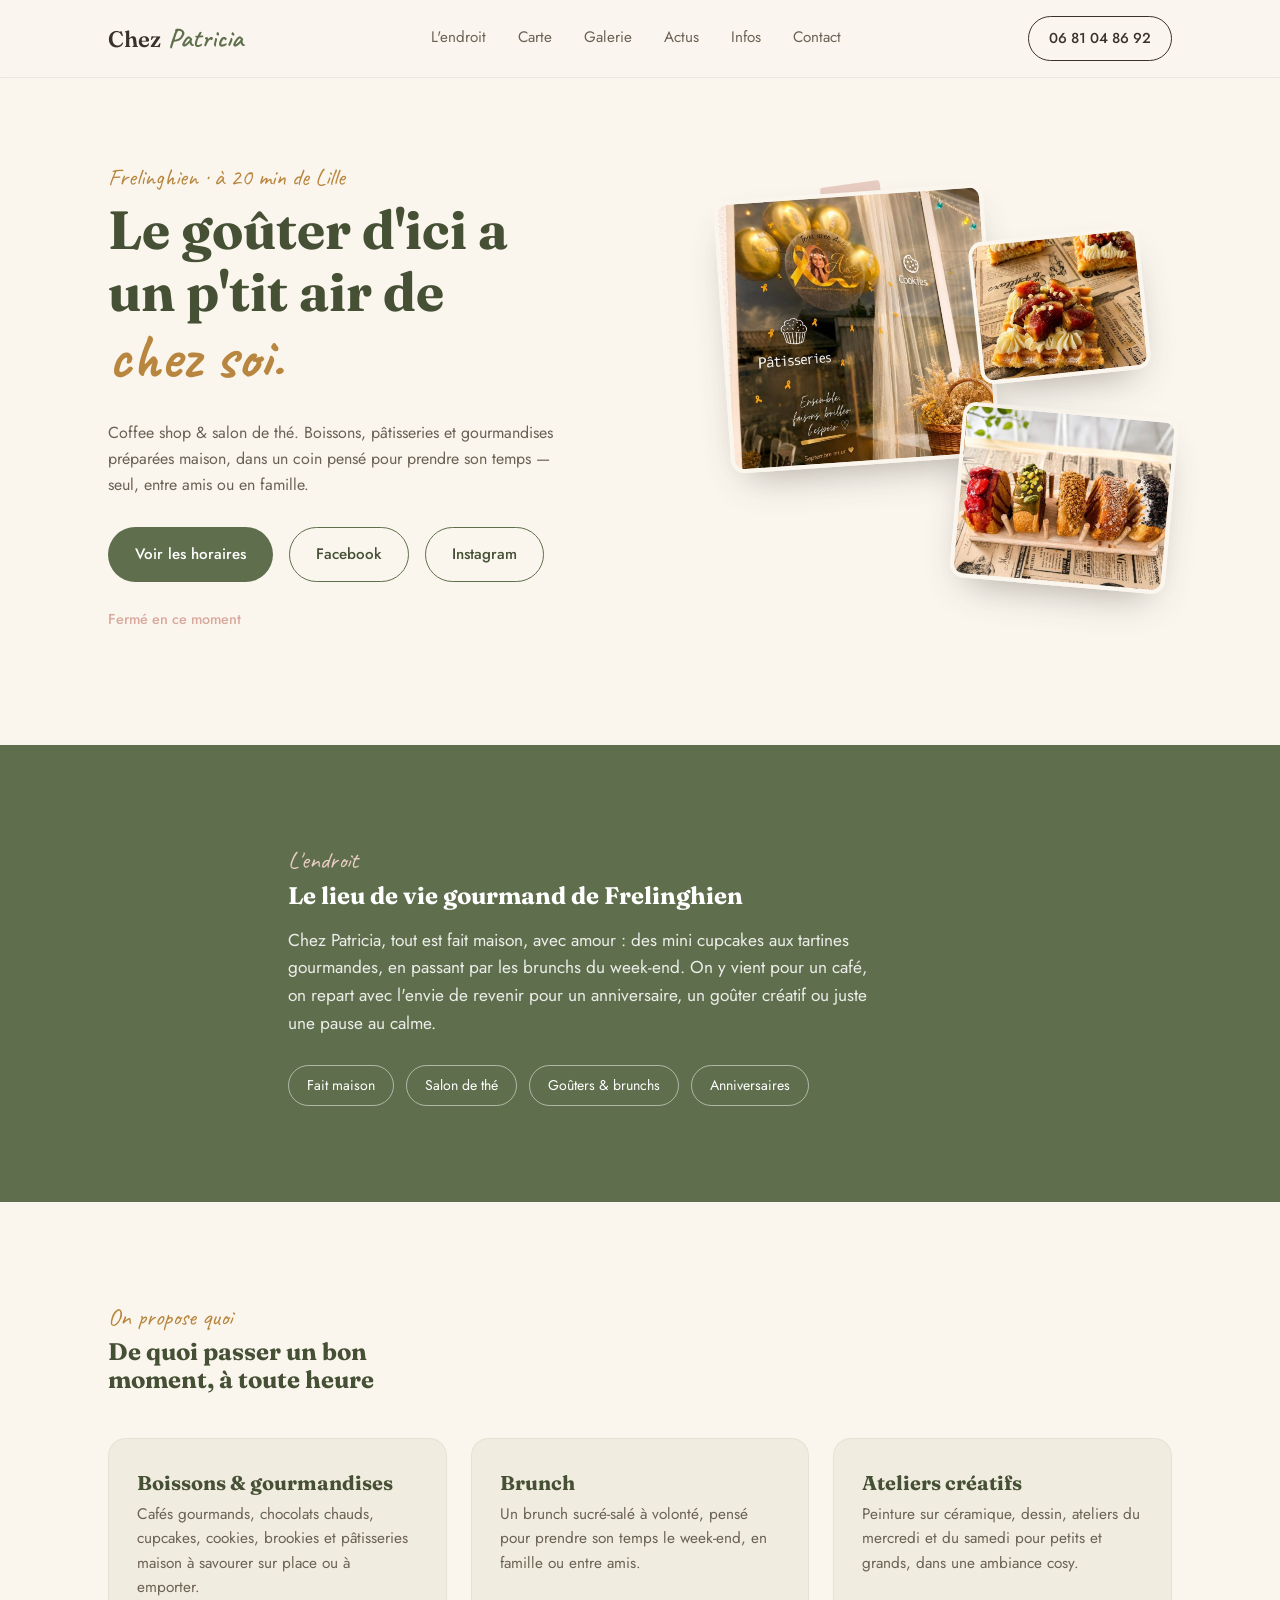
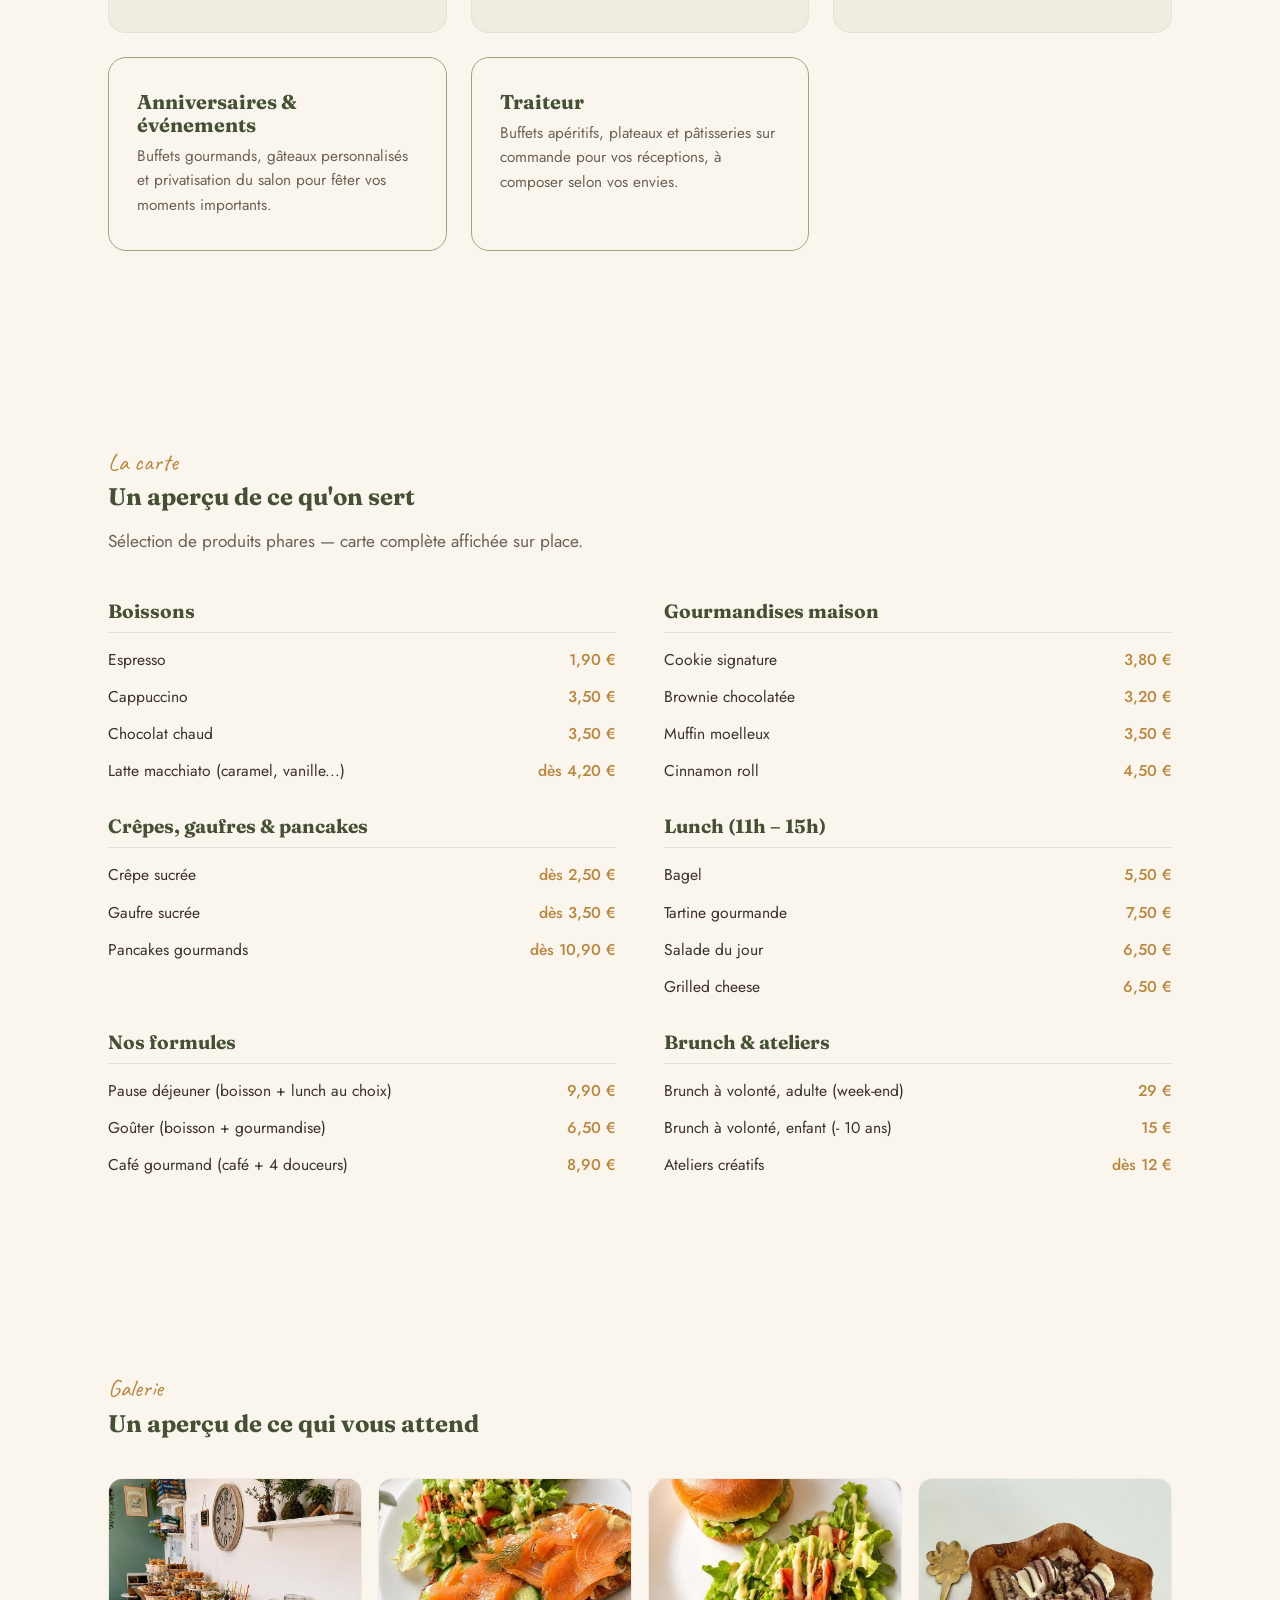
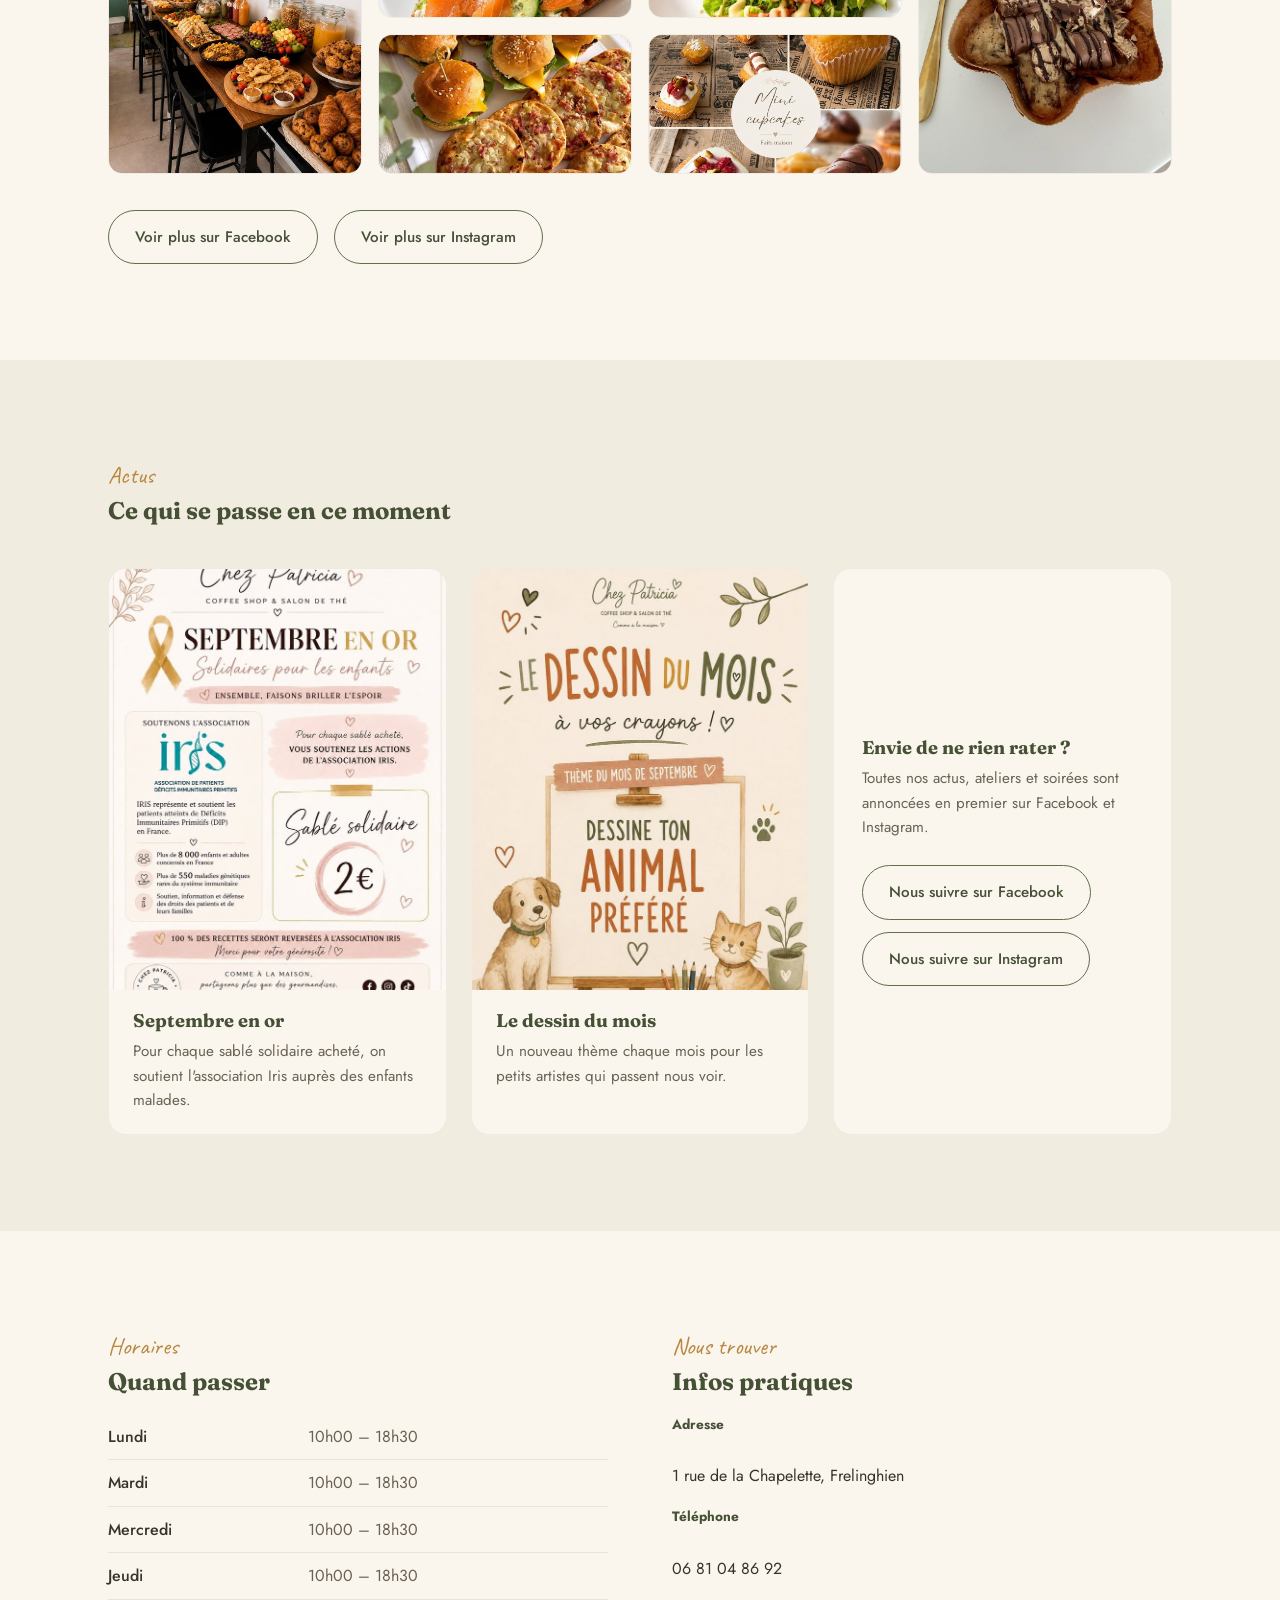
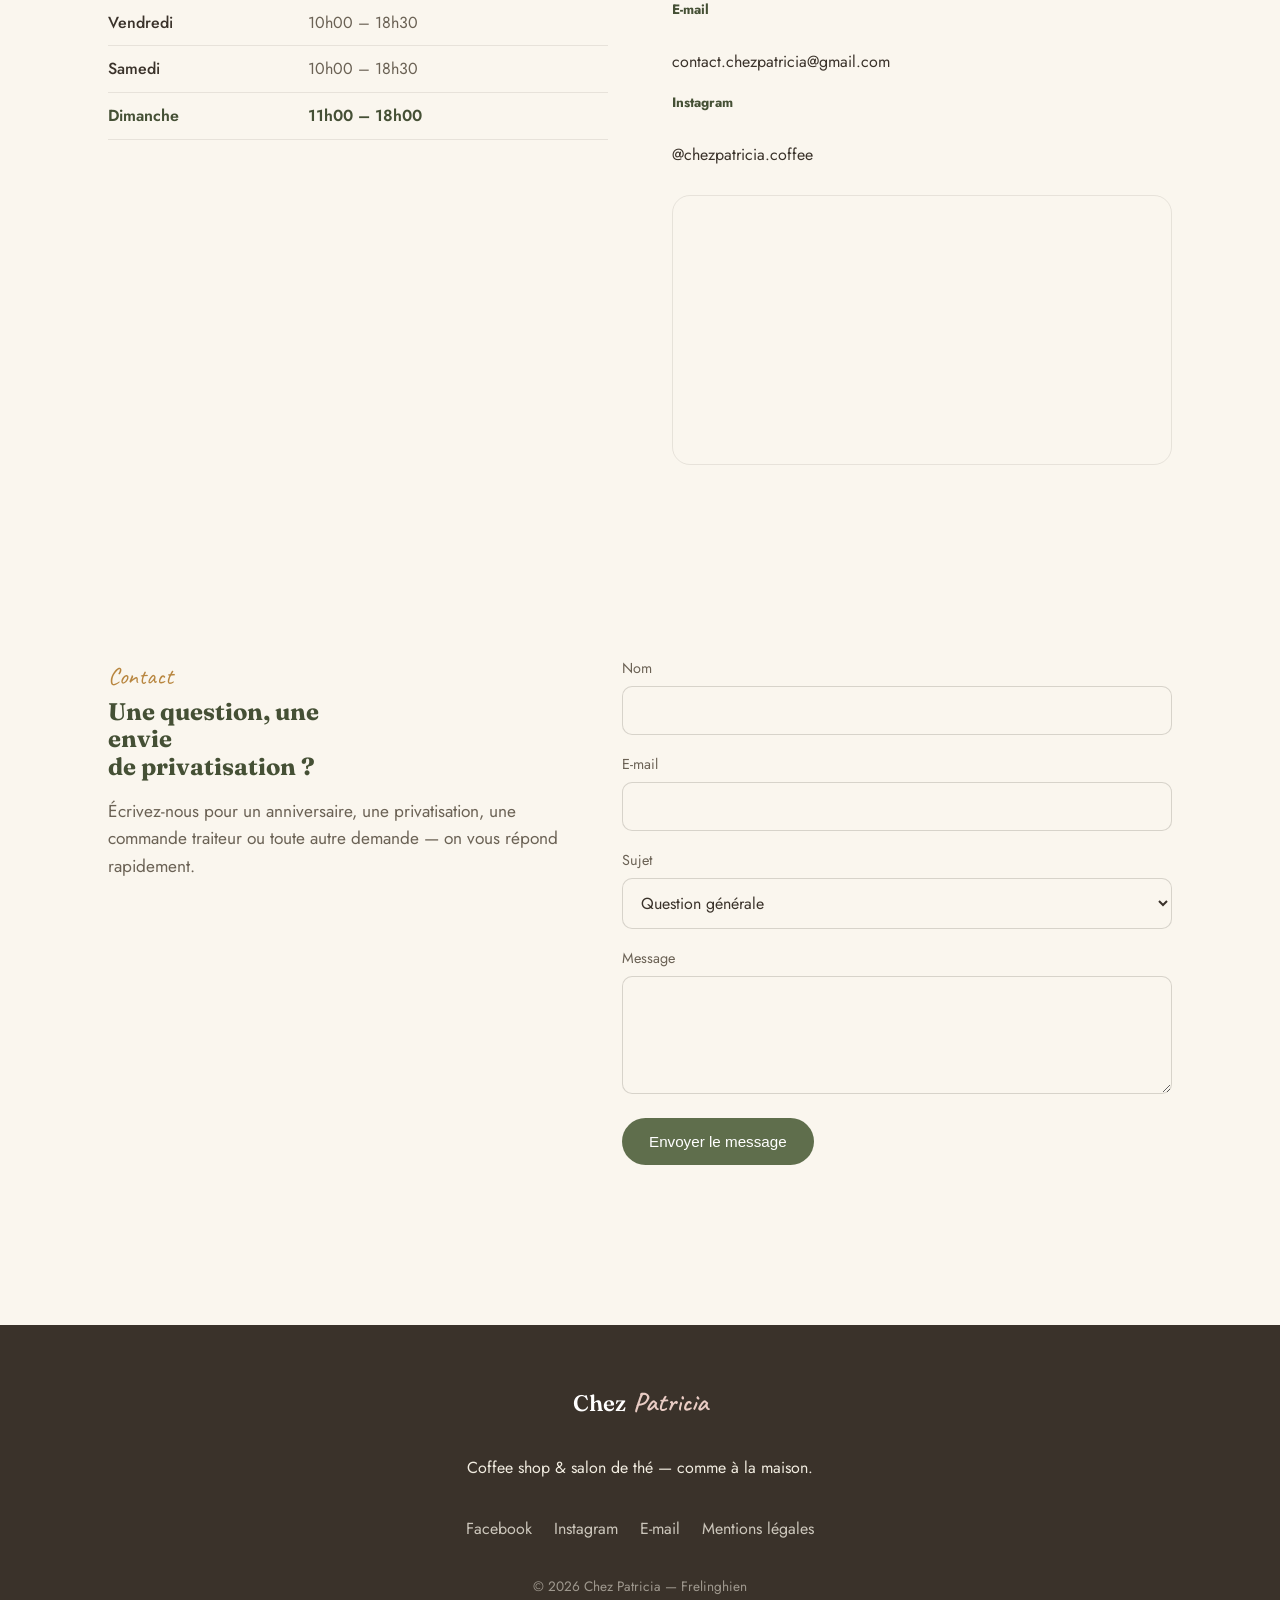
==== commit 2339a1ed: "tariff update" ====
--- a/index.html
+++ b/index.html
@@ -161,37 +161,58 @@
     <div class="wrap">
       <p class="eyebrow">La carte</p>
       <h2>Un aperçu de ce qu'on sert</h2>
-      <p class="lead small">Tarifs indicatifs — carte complète et prix à jour affichés sur place.</p>
+      <p class="lead small">Sélection de produits phares — carte complète affichée sur place.</p>
 
       <div class="menu-grid">
         <div class="menu-cat">
           <h3>Boissons</h3>
           <ul>
-            <li><span>Café / café gourmand</span><em>voir sur place</em></li>
-            <li><span>Chocolat chaud maison</span><em>voir sur place</em></li>
-            <li><span>Thé, infusion</span><em>voir sur place</em></li>
+            <li><span>Espresso</span><em>1,90 €</em></li>
+            <li><span>Cappuccino</span><em>3,50 €</em></li>
+            <li><span>Chocolat chaud</span><em>3,50 €</em></li>
+            <li><span>Latte macchiato (caramel, vanille...)</span><em>dès 4,20 €</em></li>
           </ul>
         </div>
         <div class="menu-cat">
           <h3>Gourmandises maison</h3>
           <ul>
-            <li><span>Mini cupcakes, cookies, brookies</span><em>voir sur place</em></li>
-            <li><span>Éclairs &amp; pâtisseries du moment</span><em>voir sur place</em></li>
-            <li><span>Tartines &amp; burgers maison</span><em>voir sur place</em></li>
-          </ul>
-        </div>
-        <div class="menu-cat">
-          <h3>Brunch (week-end)</h3>
-          <ul>
-            <li><span>Formule adulte, à volonté</span><em>29 €</em></li>
-            <li><span>Formule enfant (- de 10 ans)</span><em>15 €</em></li>
-          </ul>
-        </div>
-        <div class="menu-cat">
-          <h3>Ateliers créatifs</h3>
-          <ul>
-            <li><span>Mercredis créatifs (dessin, DIY)</span><em>dès 12 €</em></li>
-            <li><span>Samedis créatifs (peinture sur céramique)</span><em>15 €</em></li>
+            <li><span>Cookie signature</span><em>3,80 €</em></li>
+            <li><span>Brownie chocolatée</span><em>3,20 €</em></li>
+            <li><span>Muffin moelleux</span><em>3,50 €</em></li>
+            <li><span>Cinnamon roll</span><em>4,50 €</em></li>
+          </ul>
+        </div>
+        <div class="menu-cat">
+          <h3>Crêpes, gaufres &amp; pancakes</h3>
+          <ul>
+            <li><span>Crêpe sucrée</span><em>dès 2,50 €</em></li>
+            <li><span>Gaufre sucrée</span><em>dès 3,50 €</em></li>
+            <li><span>Pancakes gourmands</span><em>dès 10,90 €</em></li>
+          </ul>
+        </div>
+        <div class="menu-cat">
+          <h3>Lunch (11h – 15h)</h3>
+          <ul>
+            <li><span>Bagel</span><em>5,50 €</em></li>
+            <li><span>Tartine gourmande</span><em>7,50 €</em></li>
+            <li><span>Salade du jour</span><em>6,50 €</em></li>
+            <li><span>Grilled cheese</span><em>6,50 €</em></li>
+          </ul>
+        </div>
+        <div class="menu-cat">
+          <h3>Nos formules</h3>
+          <ul>
+            <li><span>Pause déjeuner (boisson + lunch au choix)</span><em>9,90 €</em></li>
+            <li><span>Goûter (boisson + gourmandise)</span><em>6,50 €</em></li>
+            <li><span>Café gourmand (café + 4 douceurs)</span><em>8,90 €</em></li>
+          </ul>
+        </div>
+        <div class="menu-cat">
+          <h3>Brunch &amp; ateliers</h3>
+          <ul>
+            <li><span>Brunch à volonté, adulte (week-end)</span><em>29 €</em></li>
+            <li><span>Brunch à volonté, enfant (- 10 ans)</span><em>15 €</em></li>
+            <li><span>Ateliers créatifs</span><em>dès 12 €</em></li>
           </ul>
         </div>
       </div>
--- a/style.css
+++ b/style.css
@@ -283,6 +283,12 @@
 .legal-page h2{font-size:1.25rem;margin-top:2em;color:var(--sage-dark);}
 .legal-page p{color:var(--ink-soft);max-width:70ch;}
 .legal-page em{color:var(--gold);font-style:normal;}
+
+/* ---------- Page 404 ---------- */
+.notfound{padding:110px 0 130px;}
+.notfound-inner{max-width:640px;}
+.notfound h1{font-size:clamp(2rem,4vw,2.8rem);}
+.notfound .lead{margin:22px 0 32px;}
 .site-footer{background:var(--ink);color:var(--cream-2);padding:56px 0 30px;text-align:center;}
 .logo-footer{color:#fff;justify-content:center;}
 .logo-footer span{color:var(--blush);}
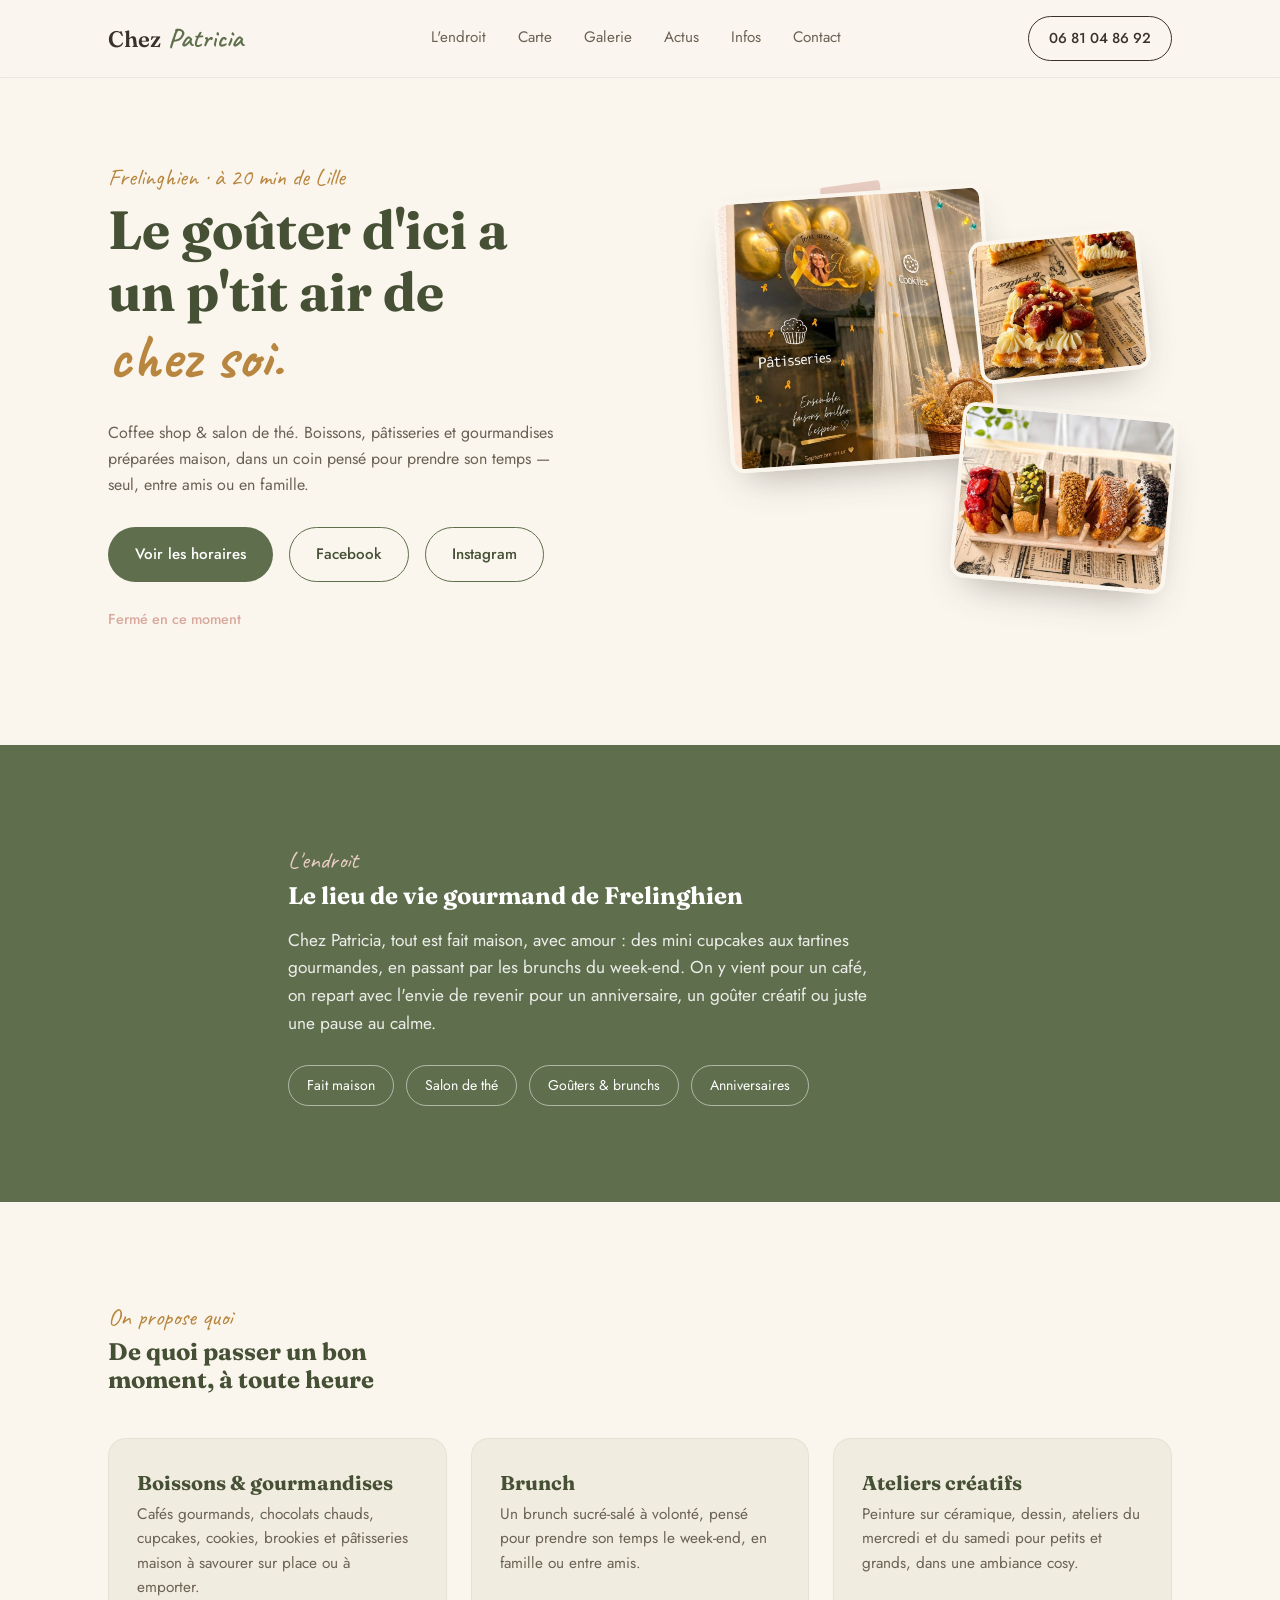
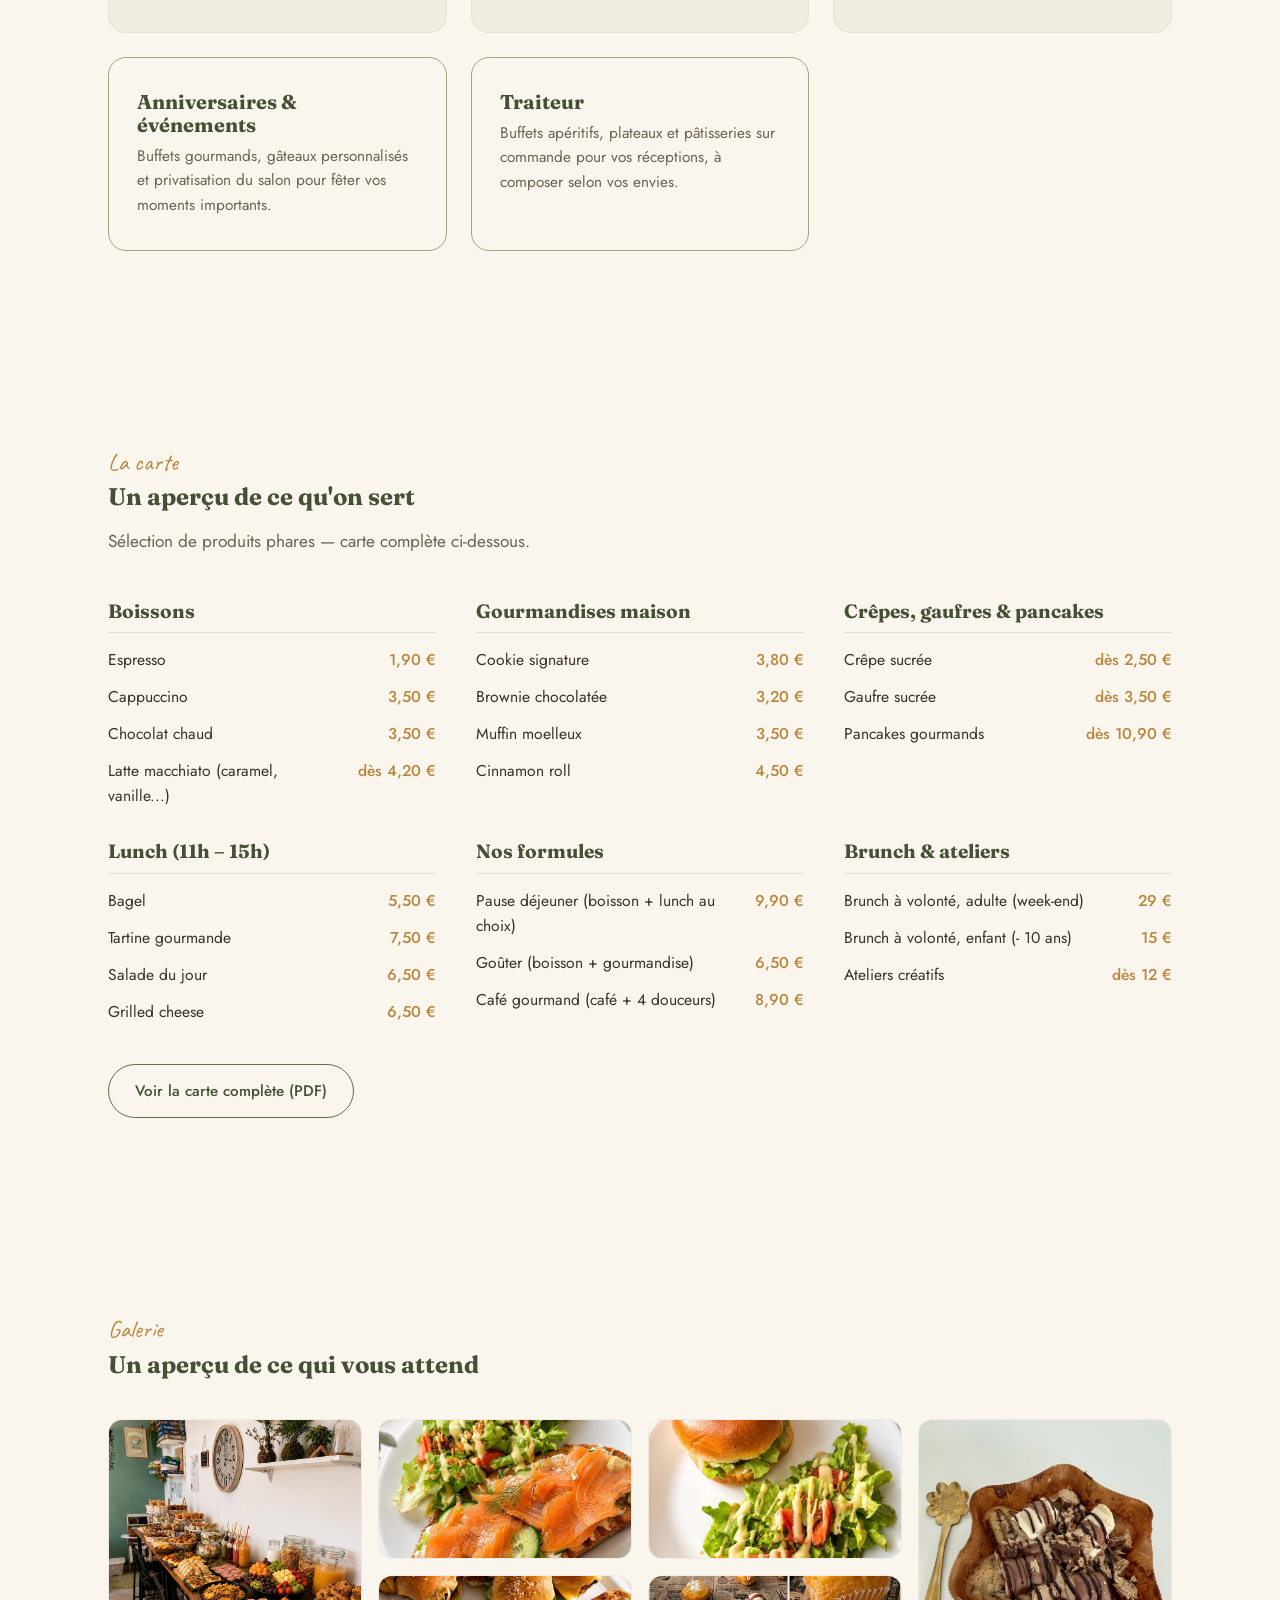
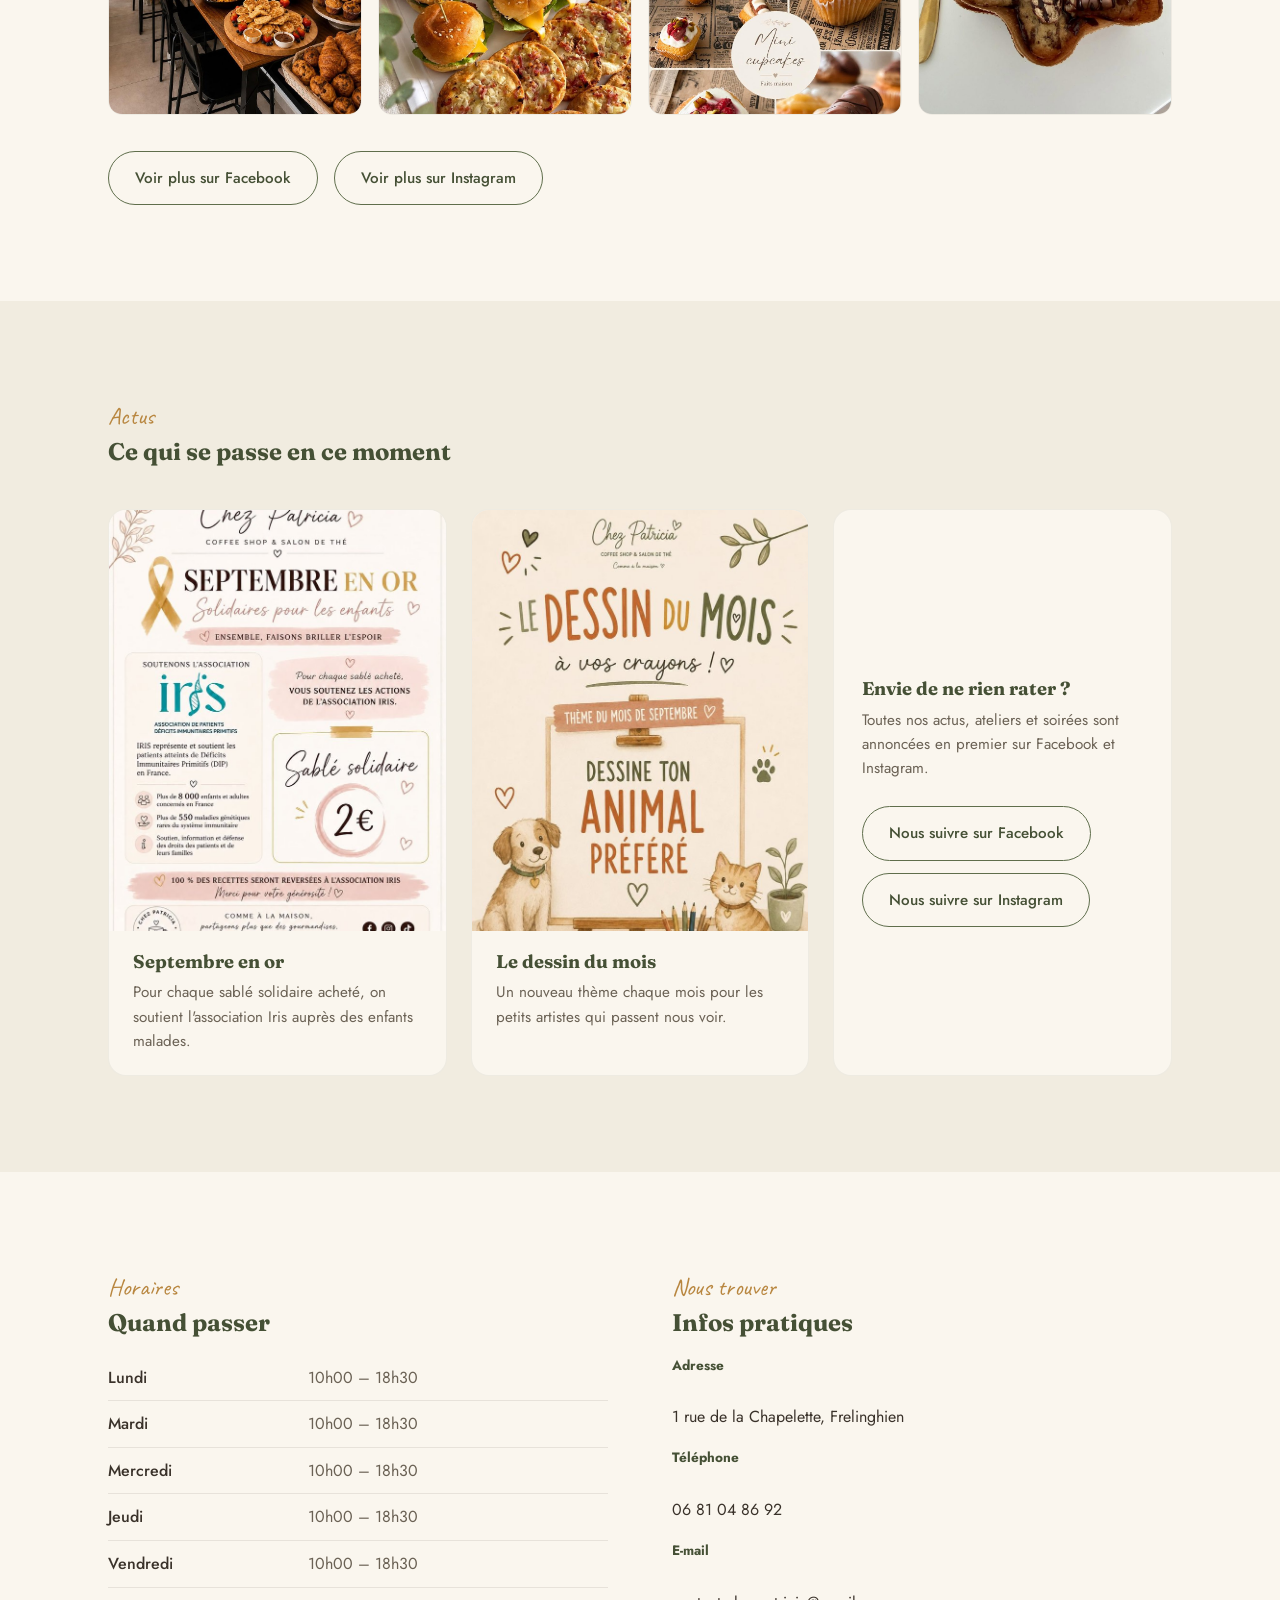
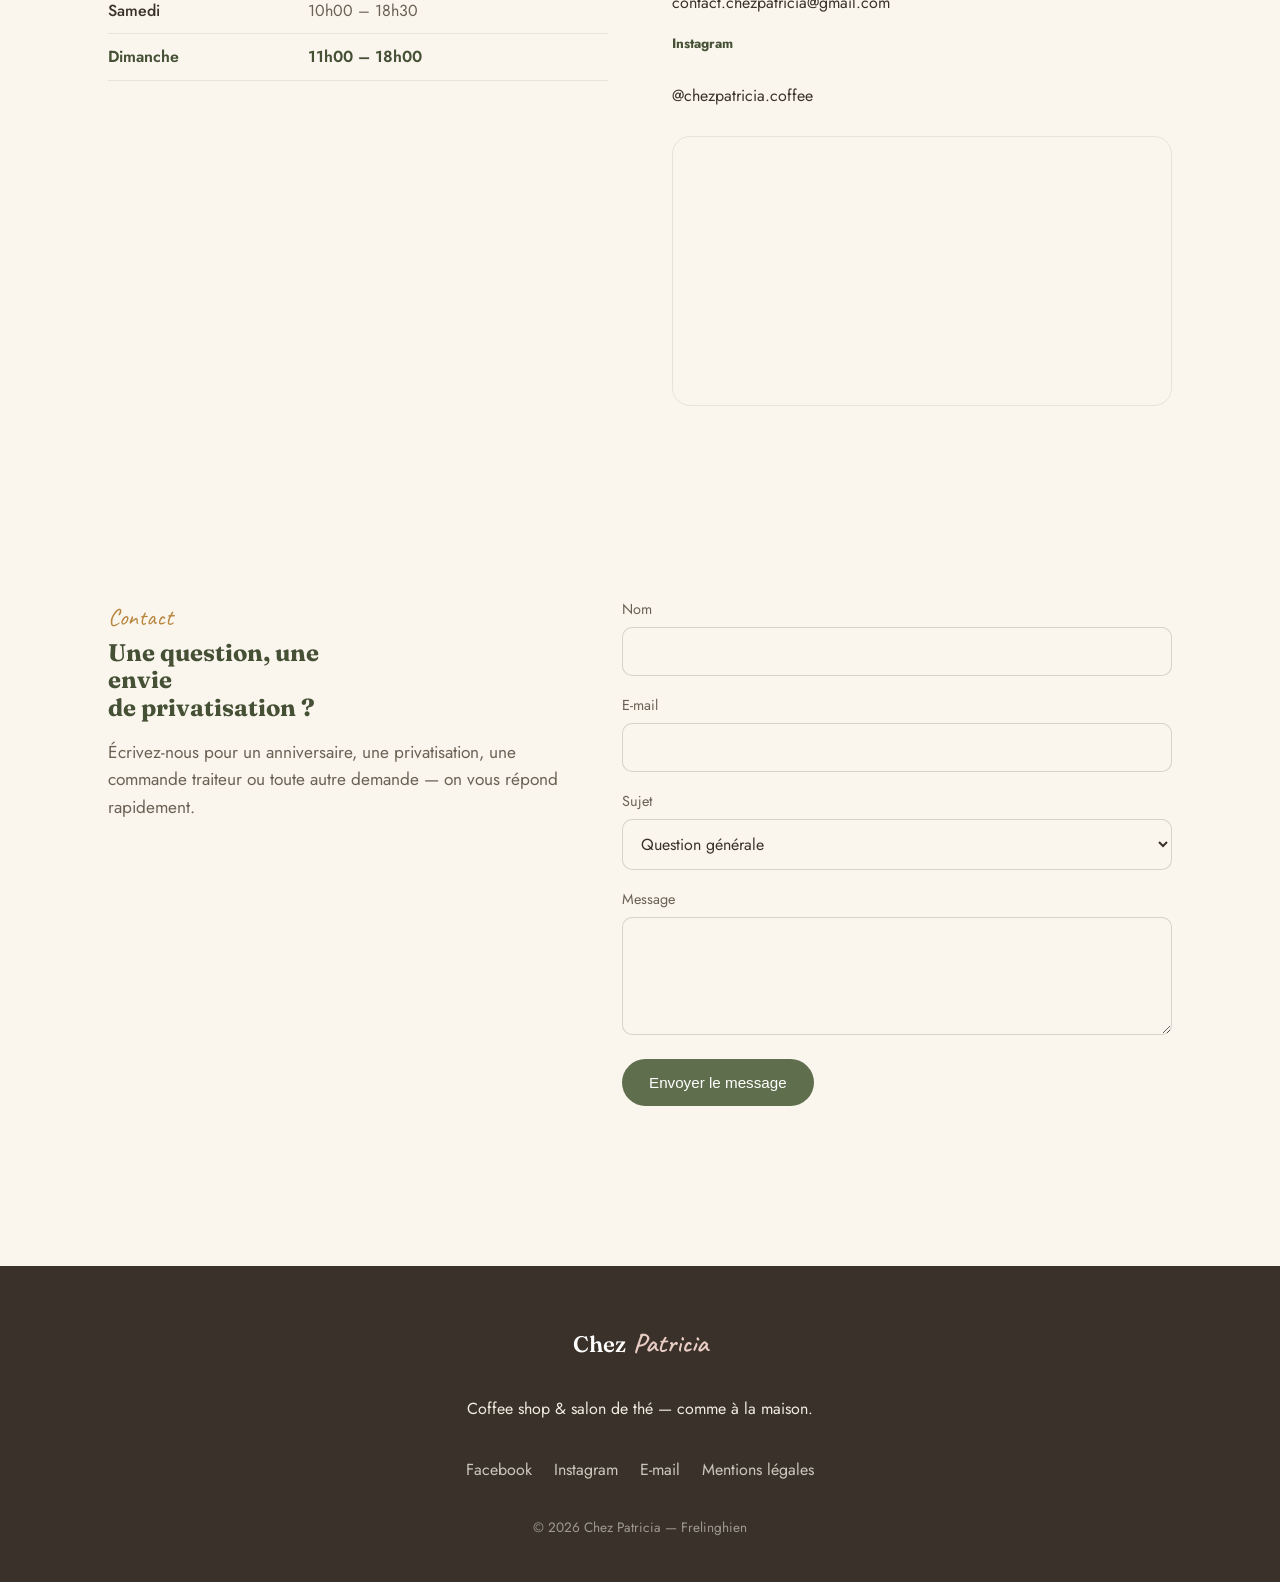
==== commit e3ac9662: "update carte" ====
--- a/index.html
+++ b/index.html
@@ -161,7 +161,7 @@
     <div class="wrap">
       <p class="eyebrow">La carte</p>
       <h2>Un aperçu de ce qu'on sert</h2>
-      <p class="lead small">Sélection de produits phares — carte complète affichée sur place.</p>
+      <p class="lead small">Sélection de produits phares — carte complète ci-dessous.</p>
 
       <div class="menu-grid">
         <div class="menu-cat">
@@ -216,10 +216,10 @@
           </ul>
         </div>
       </div>
-    </div>
-  </section>
-
-  <!-- GALERIE -->
+
+      <a href="images/carte-complete.pdf" target="_blank" rel="noopener" class="btn btn-outline menu-pdf-btn">Voir la carte complète (PDF)</a>
+    </div>
+  </section>
   <section id="galerie" class="section galerie">
     <div class="wrap">
       <p class="eyebrow">Galerie</p>
--- a/style.css
+++ b/style.css
@@ -210,7 +210,7 @@
 /* ---------- Carte / Menu ---------- */
 .carte h2{max-width:20ch;}
 .menu-grid{
-  display:grid;grid-template-columns:repeat(2,1fr);gap:32px 48px;margin-top:44px;
+  display:grid;grid-template-columns:repeat(3,1fr);gap:32px 40px;margin-top:44px;
 }
 .menu-cat h3{
   font-size:1.2rem;margin-bottom:14px;
@@ -225,6 +225,7 @@
 .menu-cat li em{
   font-style:normal;color:var(--gold);font-weight:500;white-space:nowrap;
 }
+.menu-pdf-btn{margin-top:40px;}
 
 /* ---------- Actus ---------- */
 .actus{background:var(--cream-2);}
@@ -308,7 +309,7 @@
   .cards{grid-template-columns:1fr 1fr;}
   .infos-inner{grid-template-columns:1fr;gap:48px;}
   .gallery-grid{grid-template-columns:repeat(2,1fr);}
-  .menu-grid{grid-template-columns:1fr;gap:36px;}
+  .menu-grid{grid-template-columns:repeat(2,1fr);gap:36px;}
   .actus-grid{grid-template-columns:1fr;}
   .contact-inner{grid-template-columns:1fr;gap:36px;}
 }
@@ -316,6 +317,7 @@
 @media (max-width: 560px){
   section.section{padding:72px 0;}
   .cards{grid-template-columns:1fr;}
+  .menu-grid{grid-template-columns:1fr;}
   .hero-actions{flex-direction:column;align-items:flex-start;}
 
   .nav.open{
